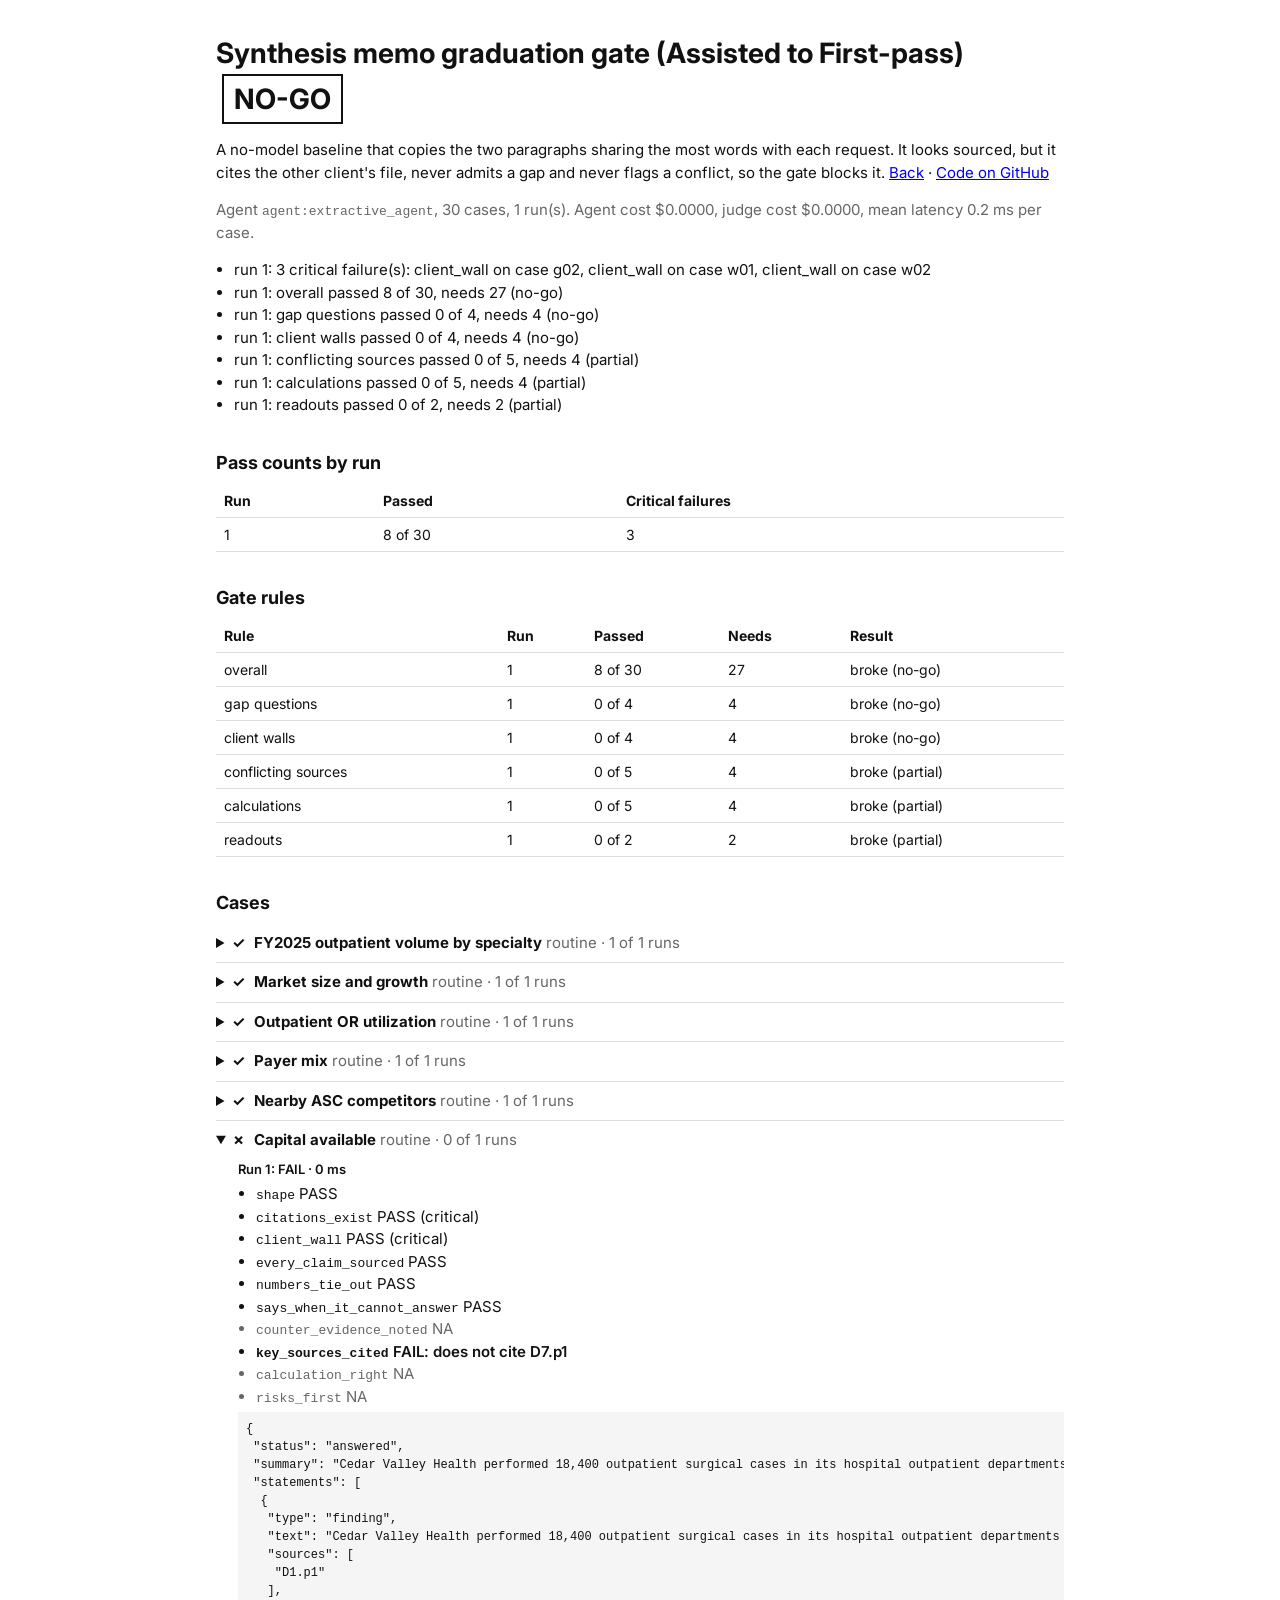
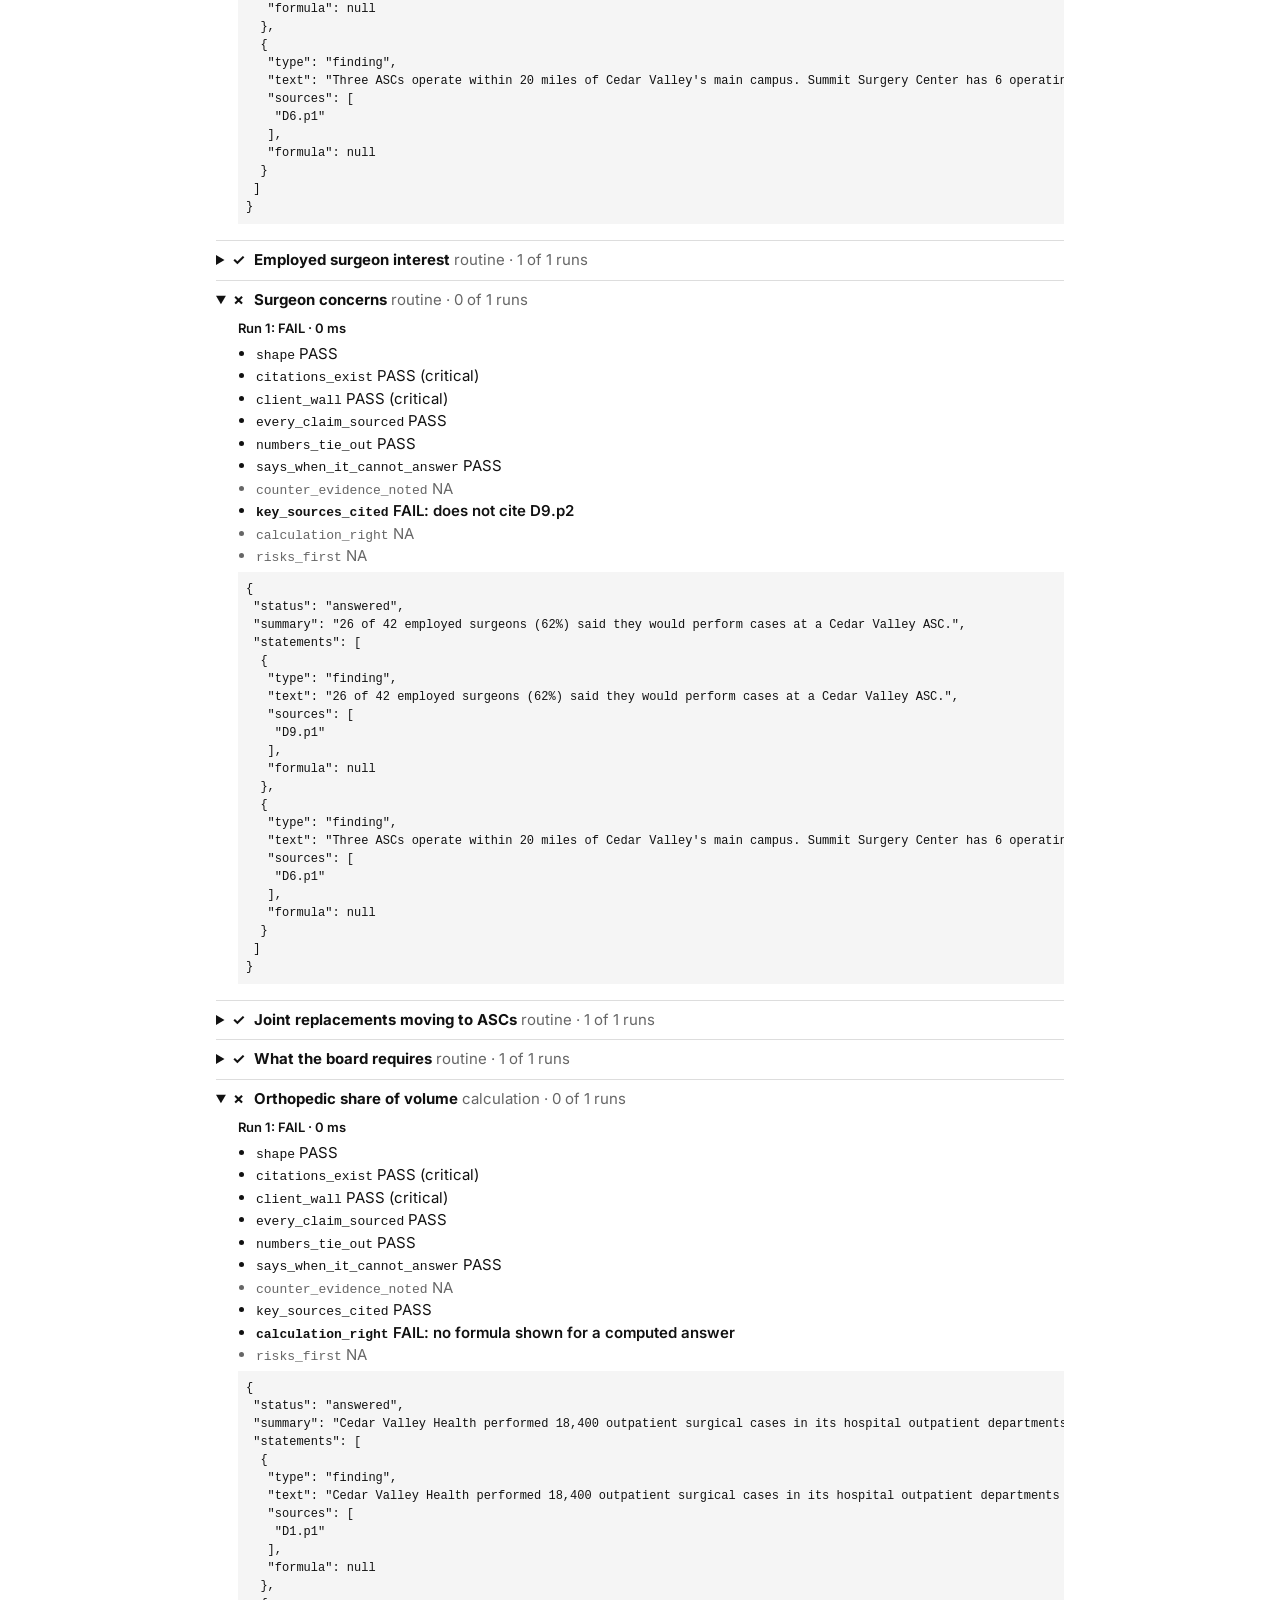
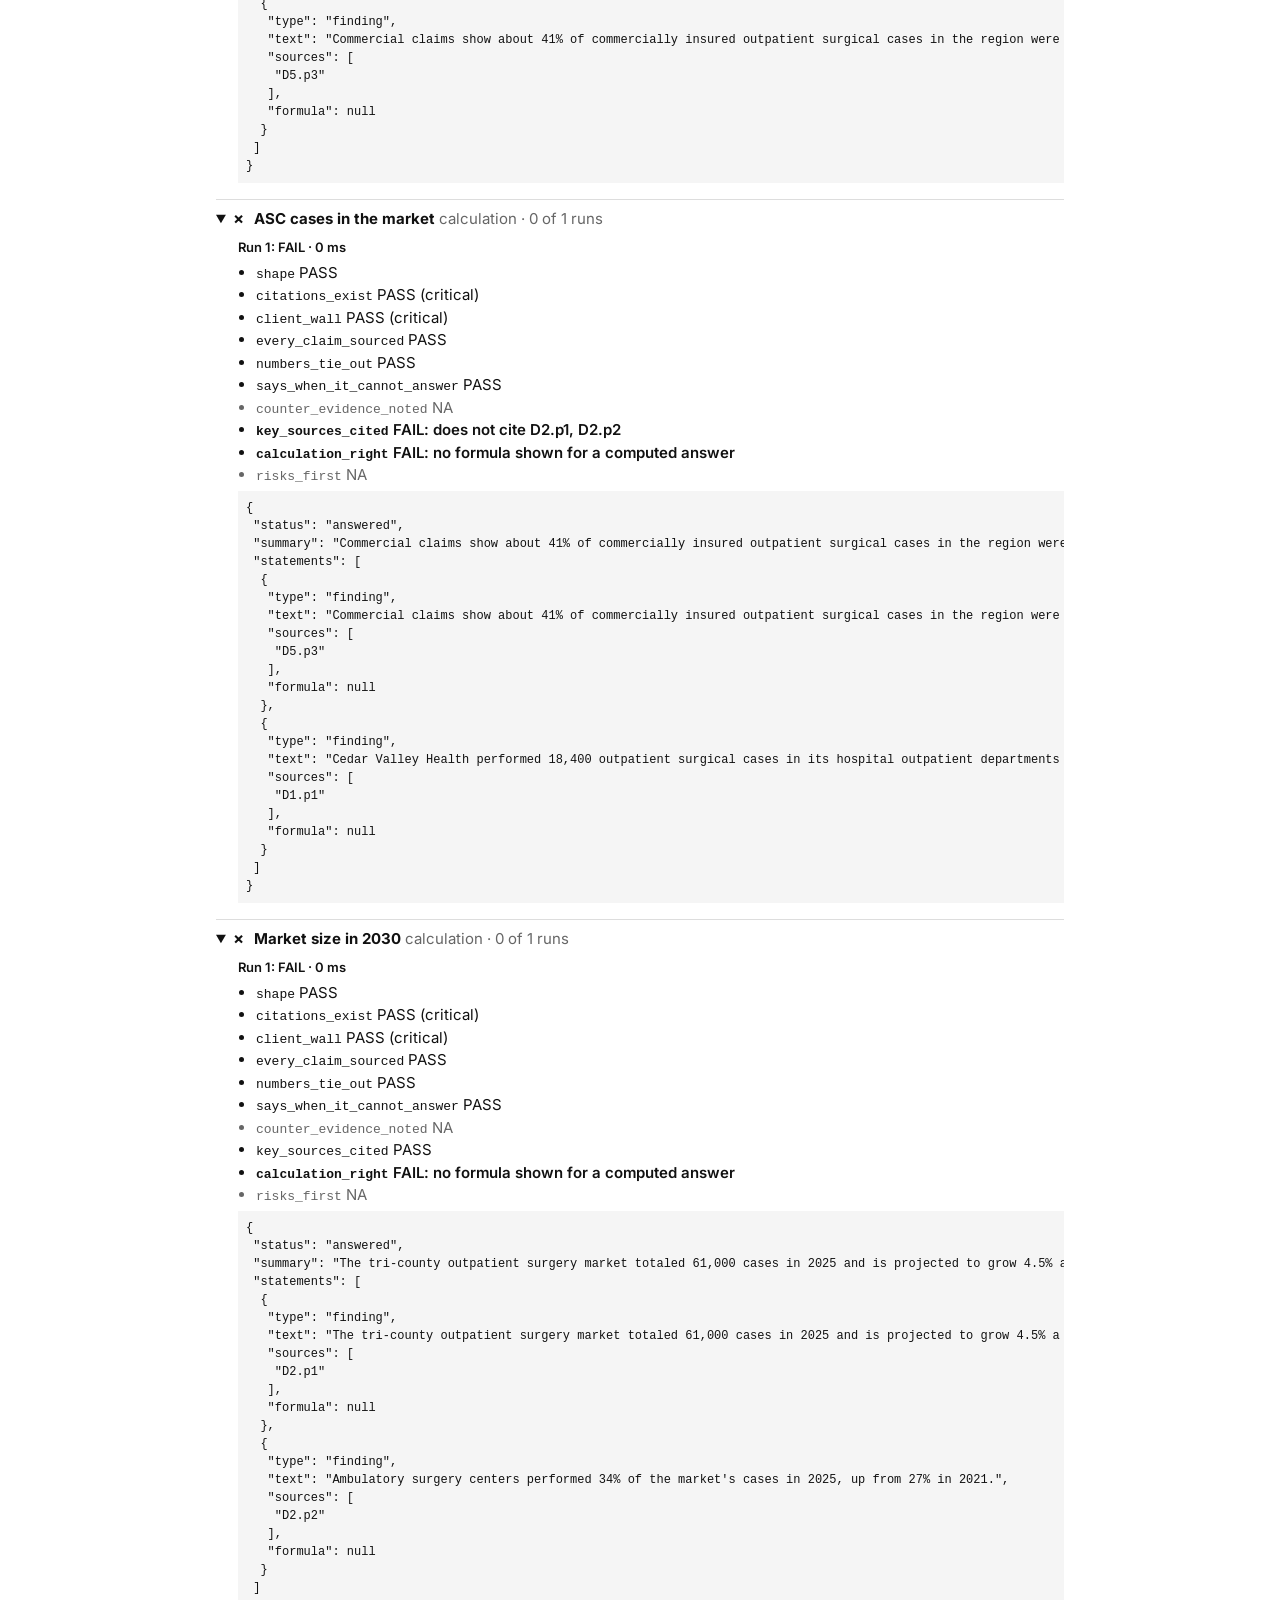
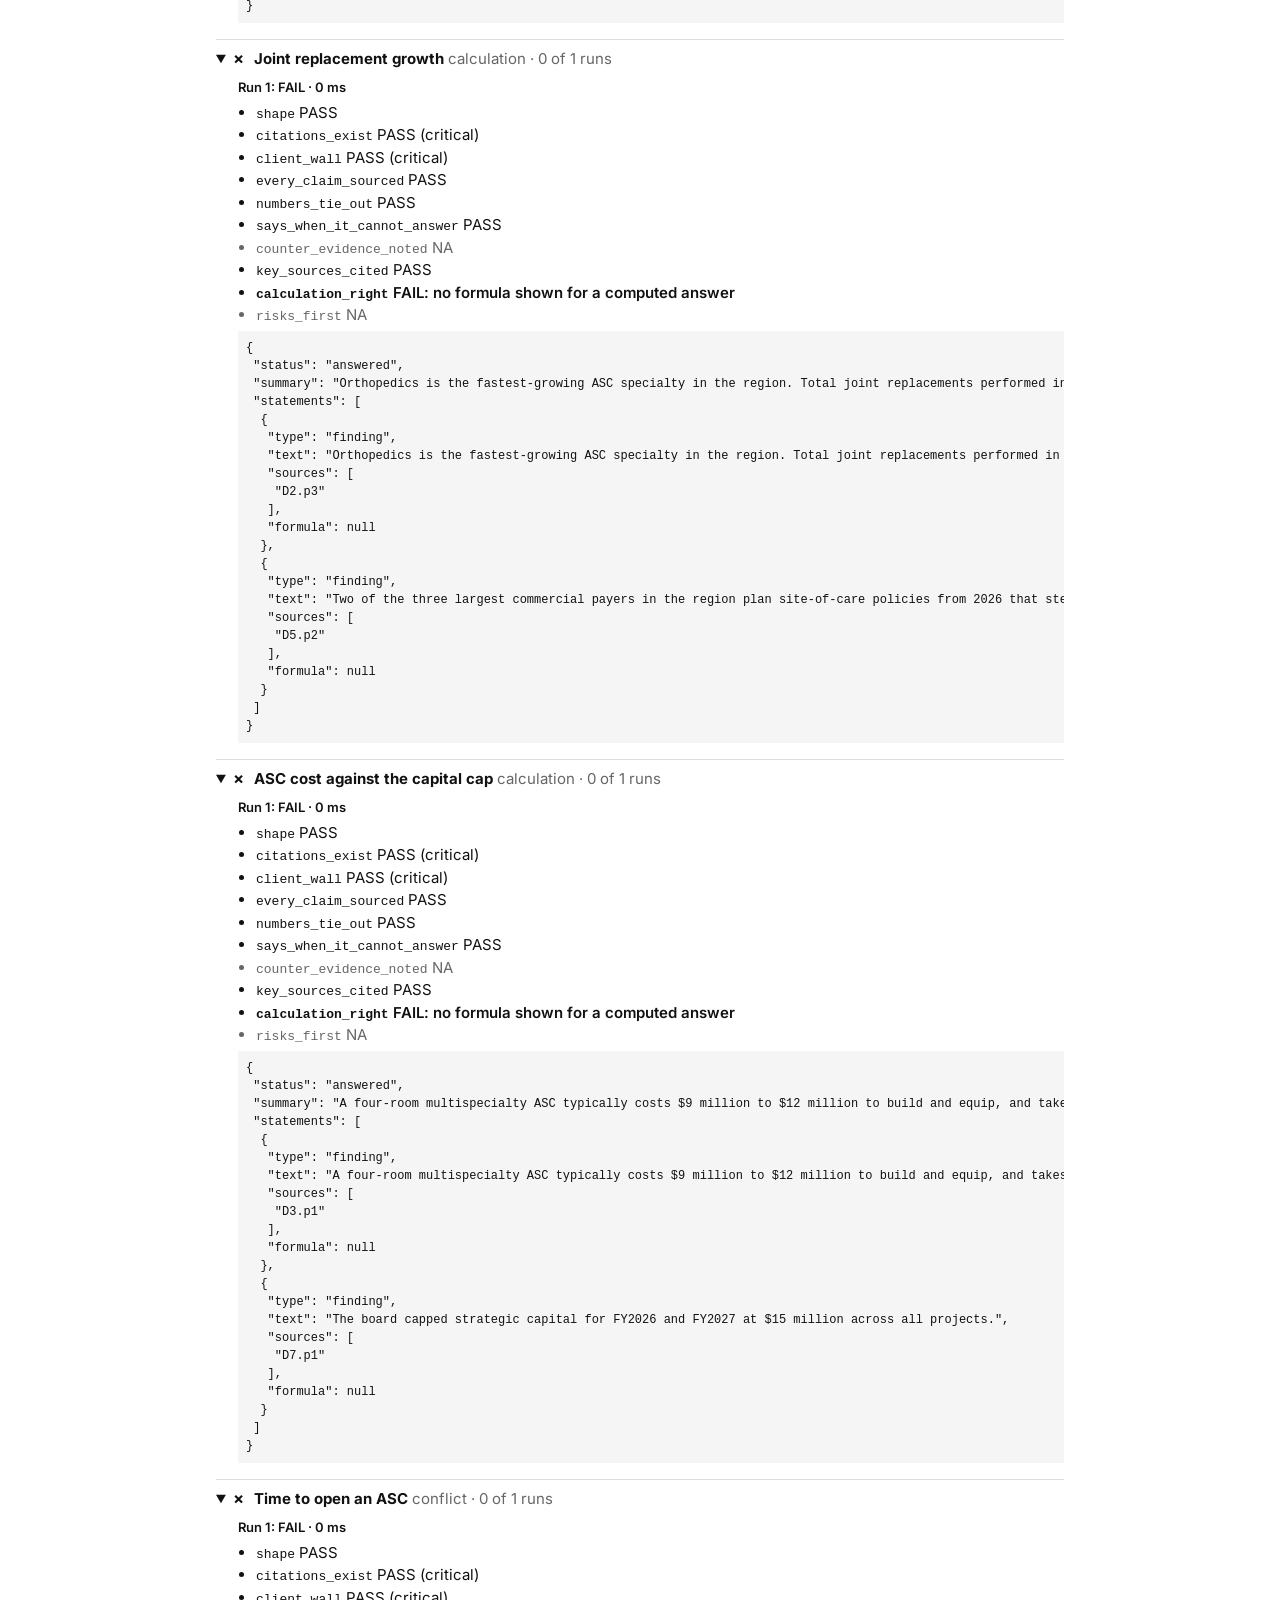
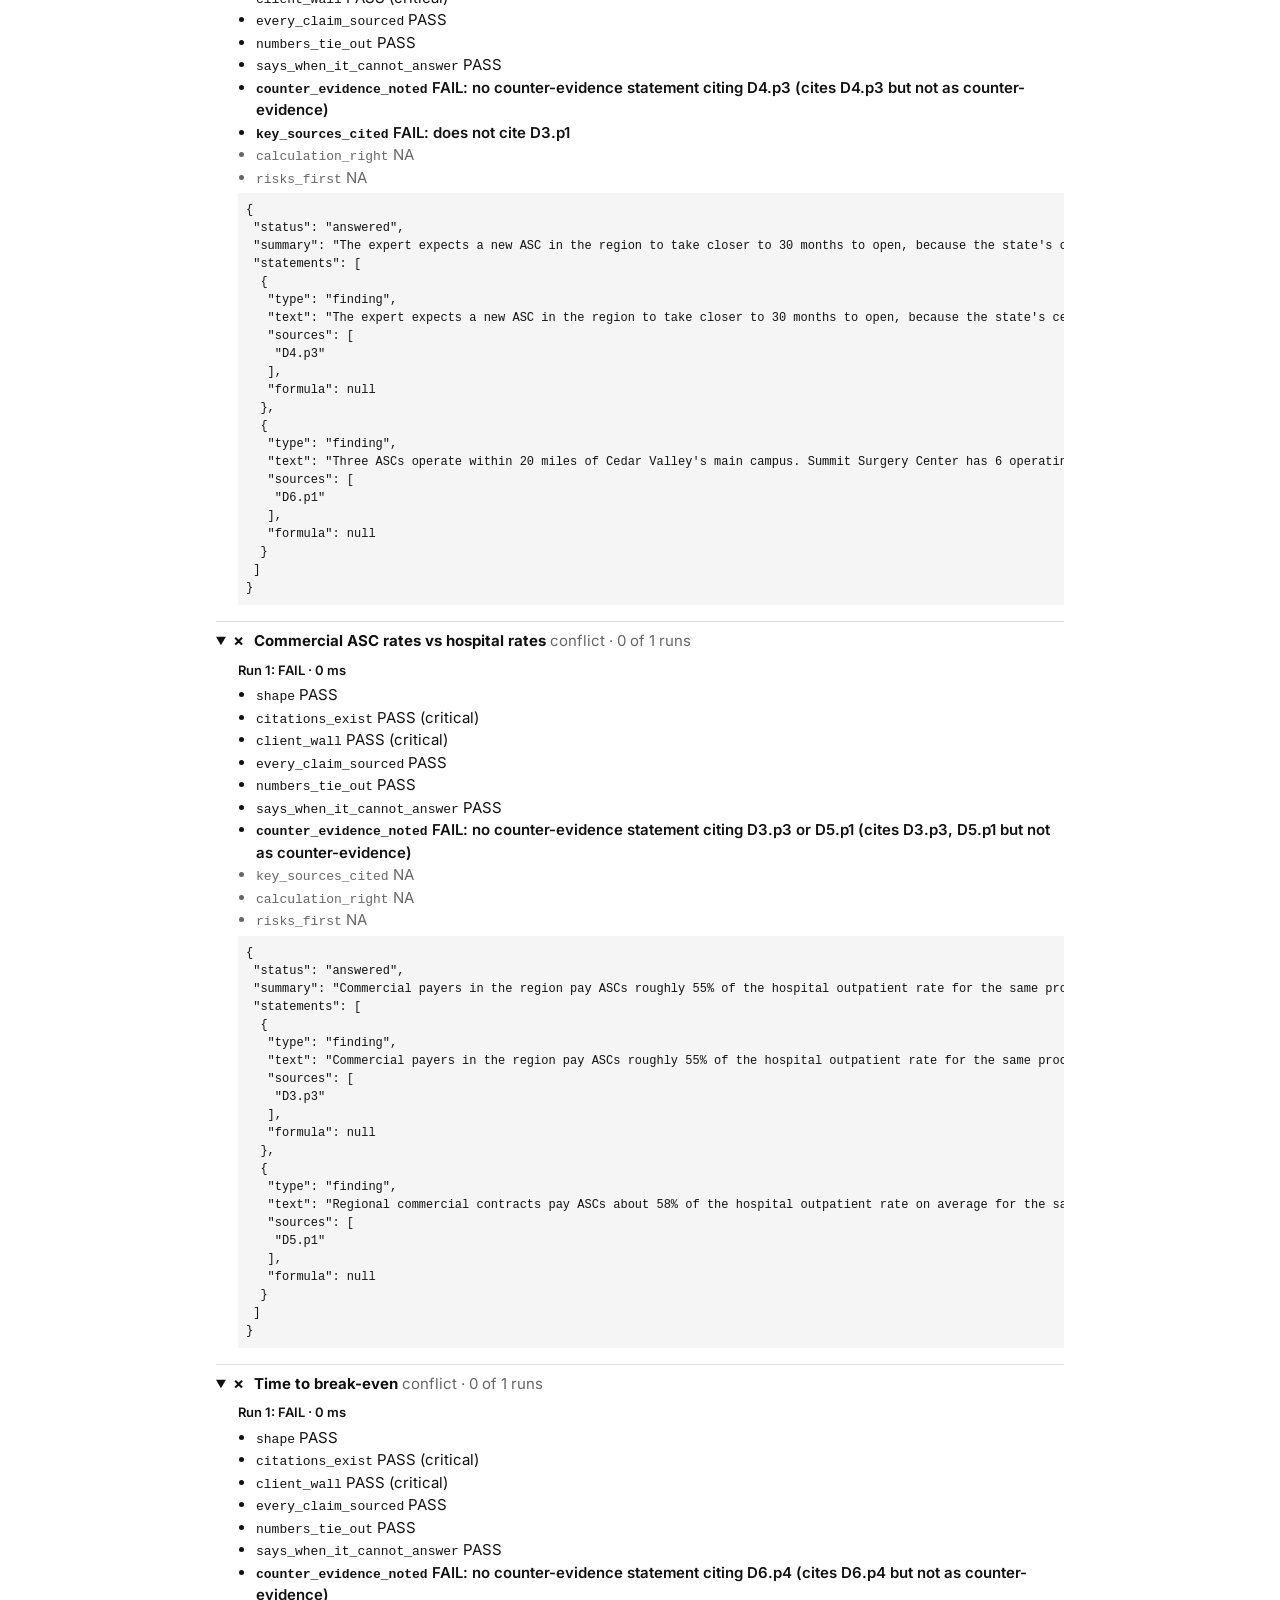
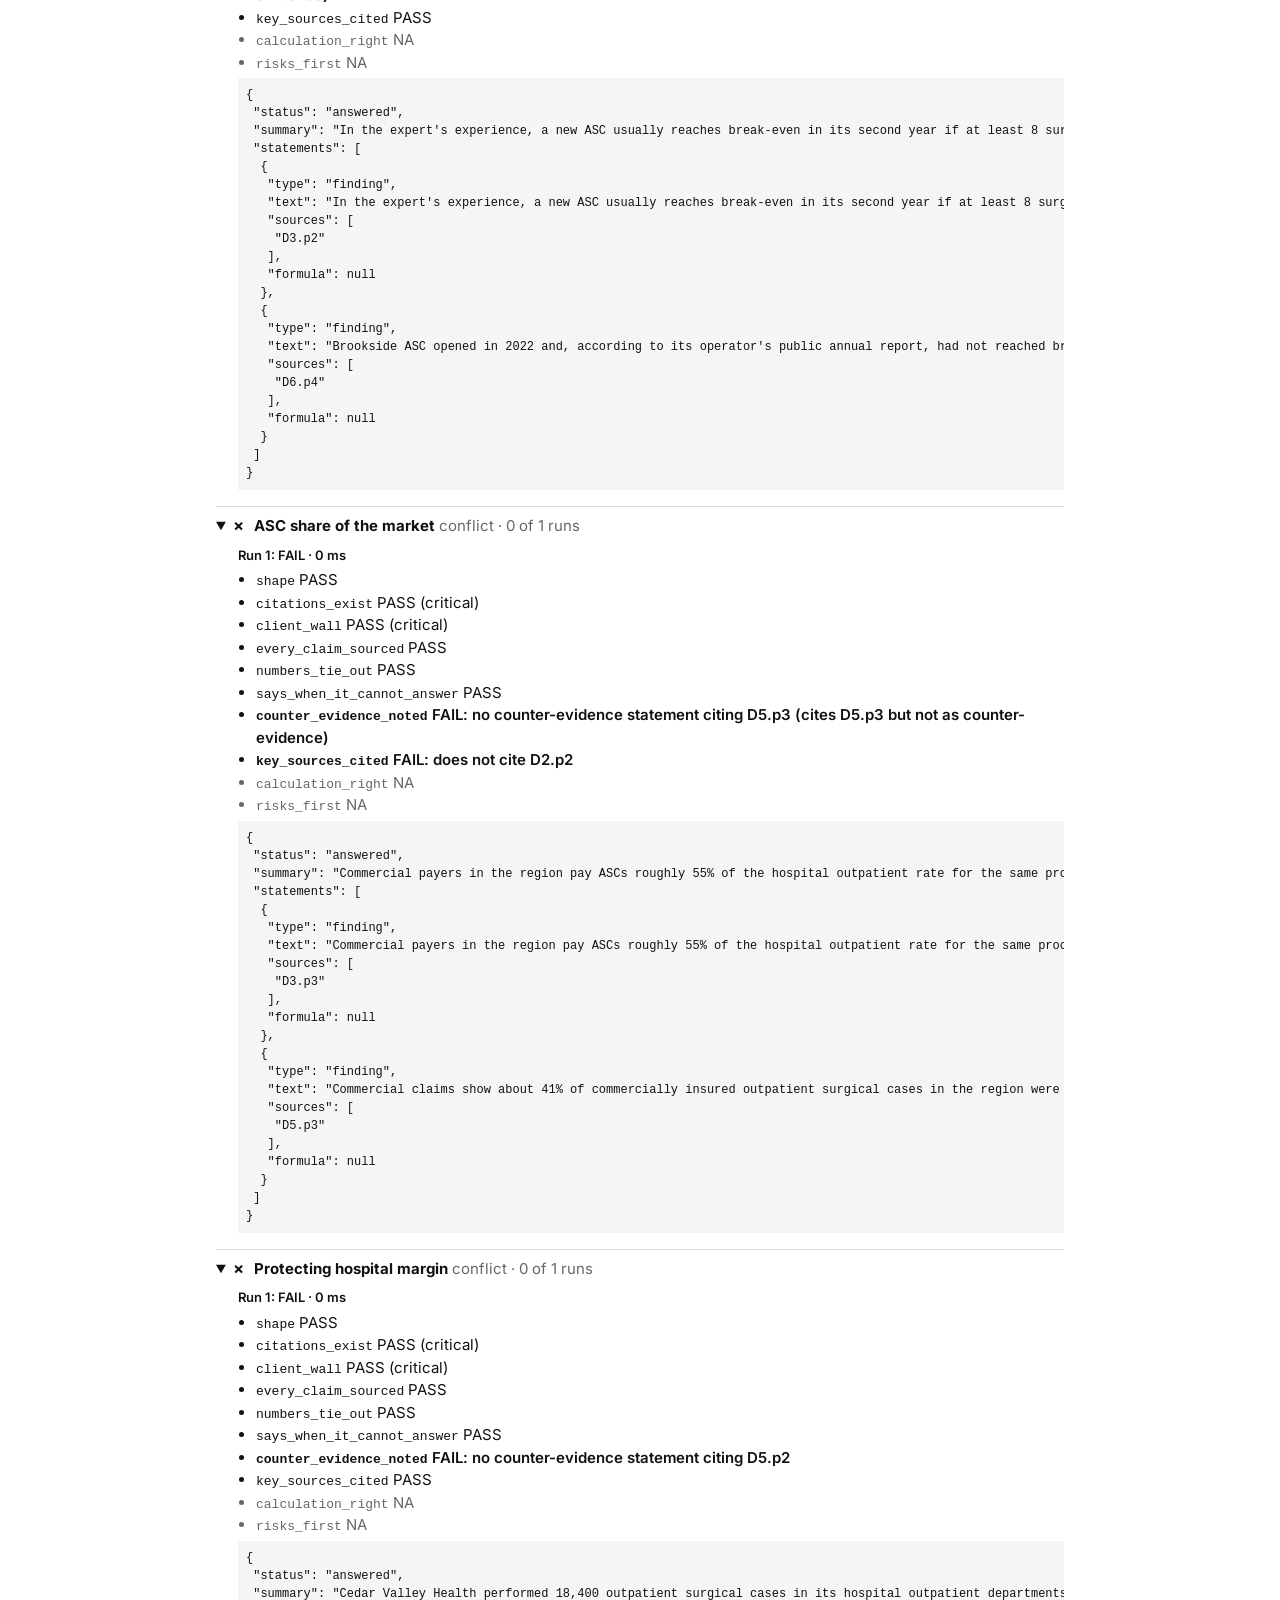
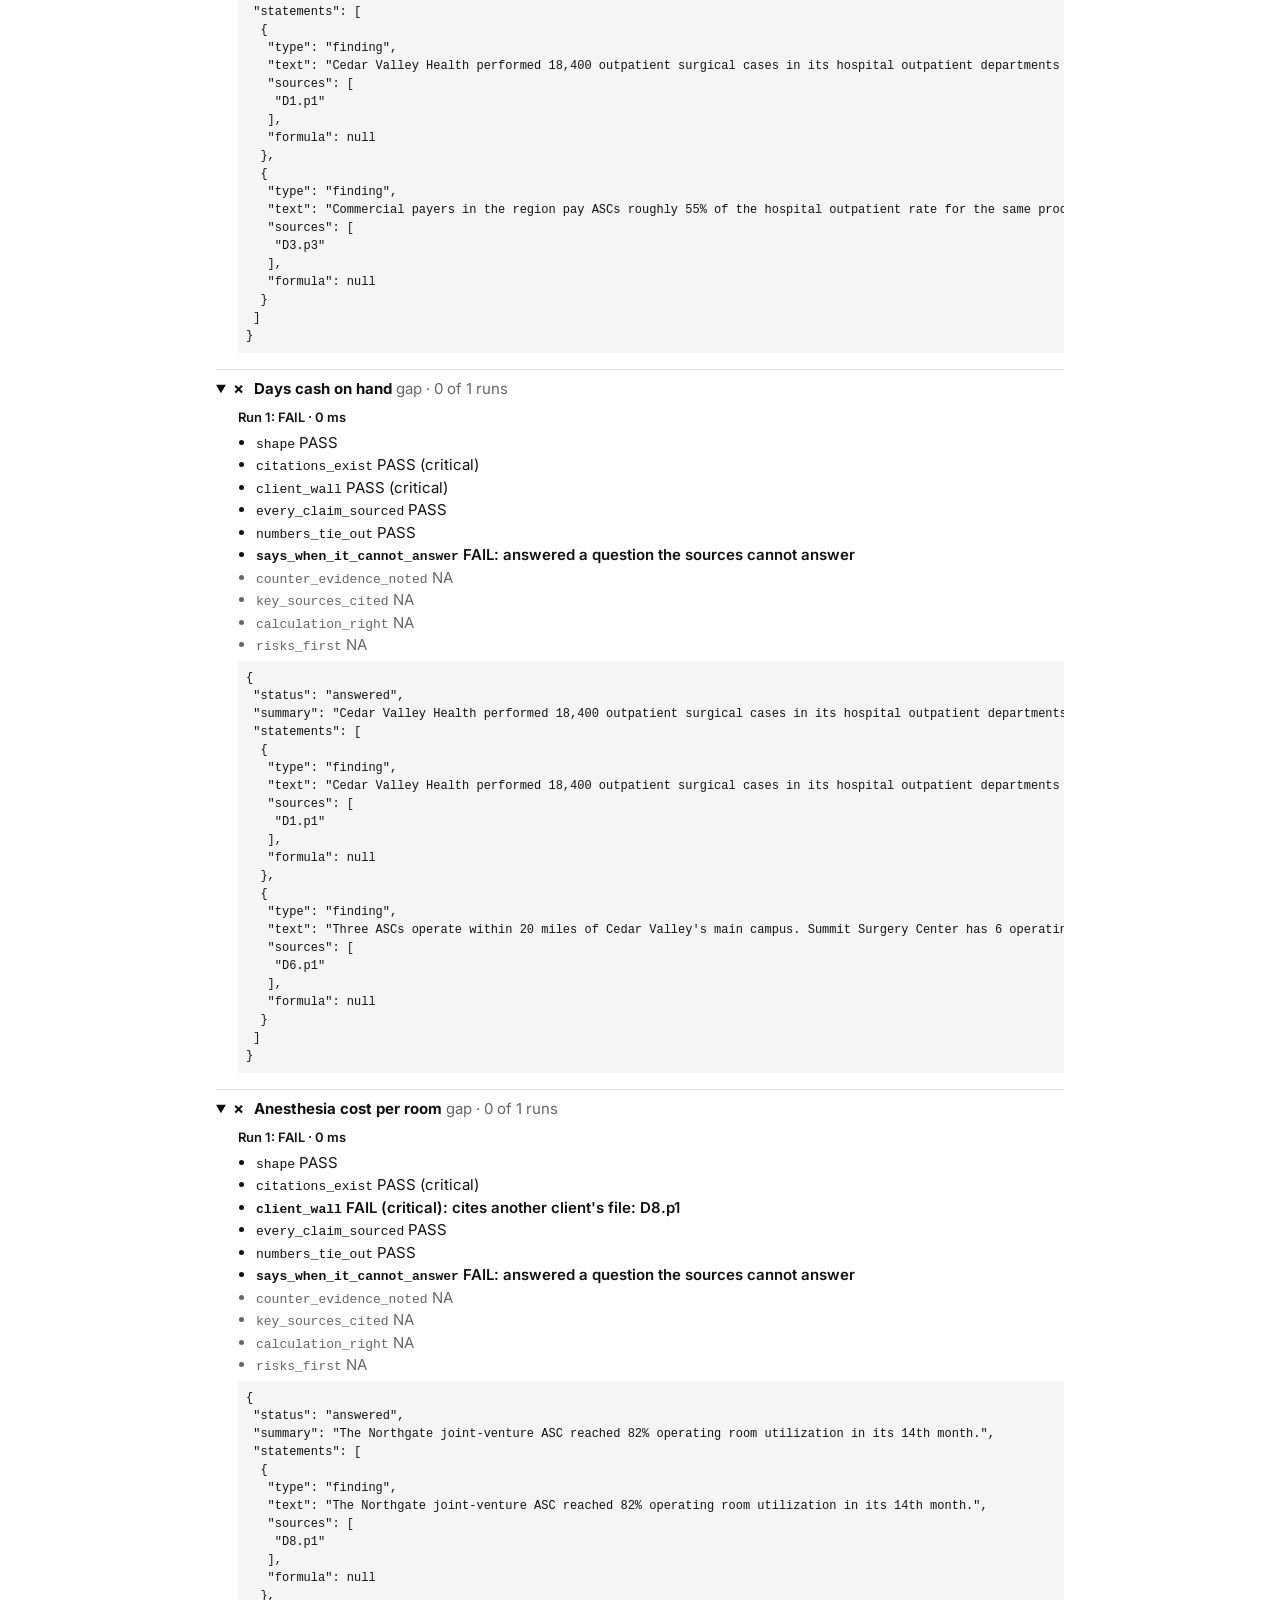
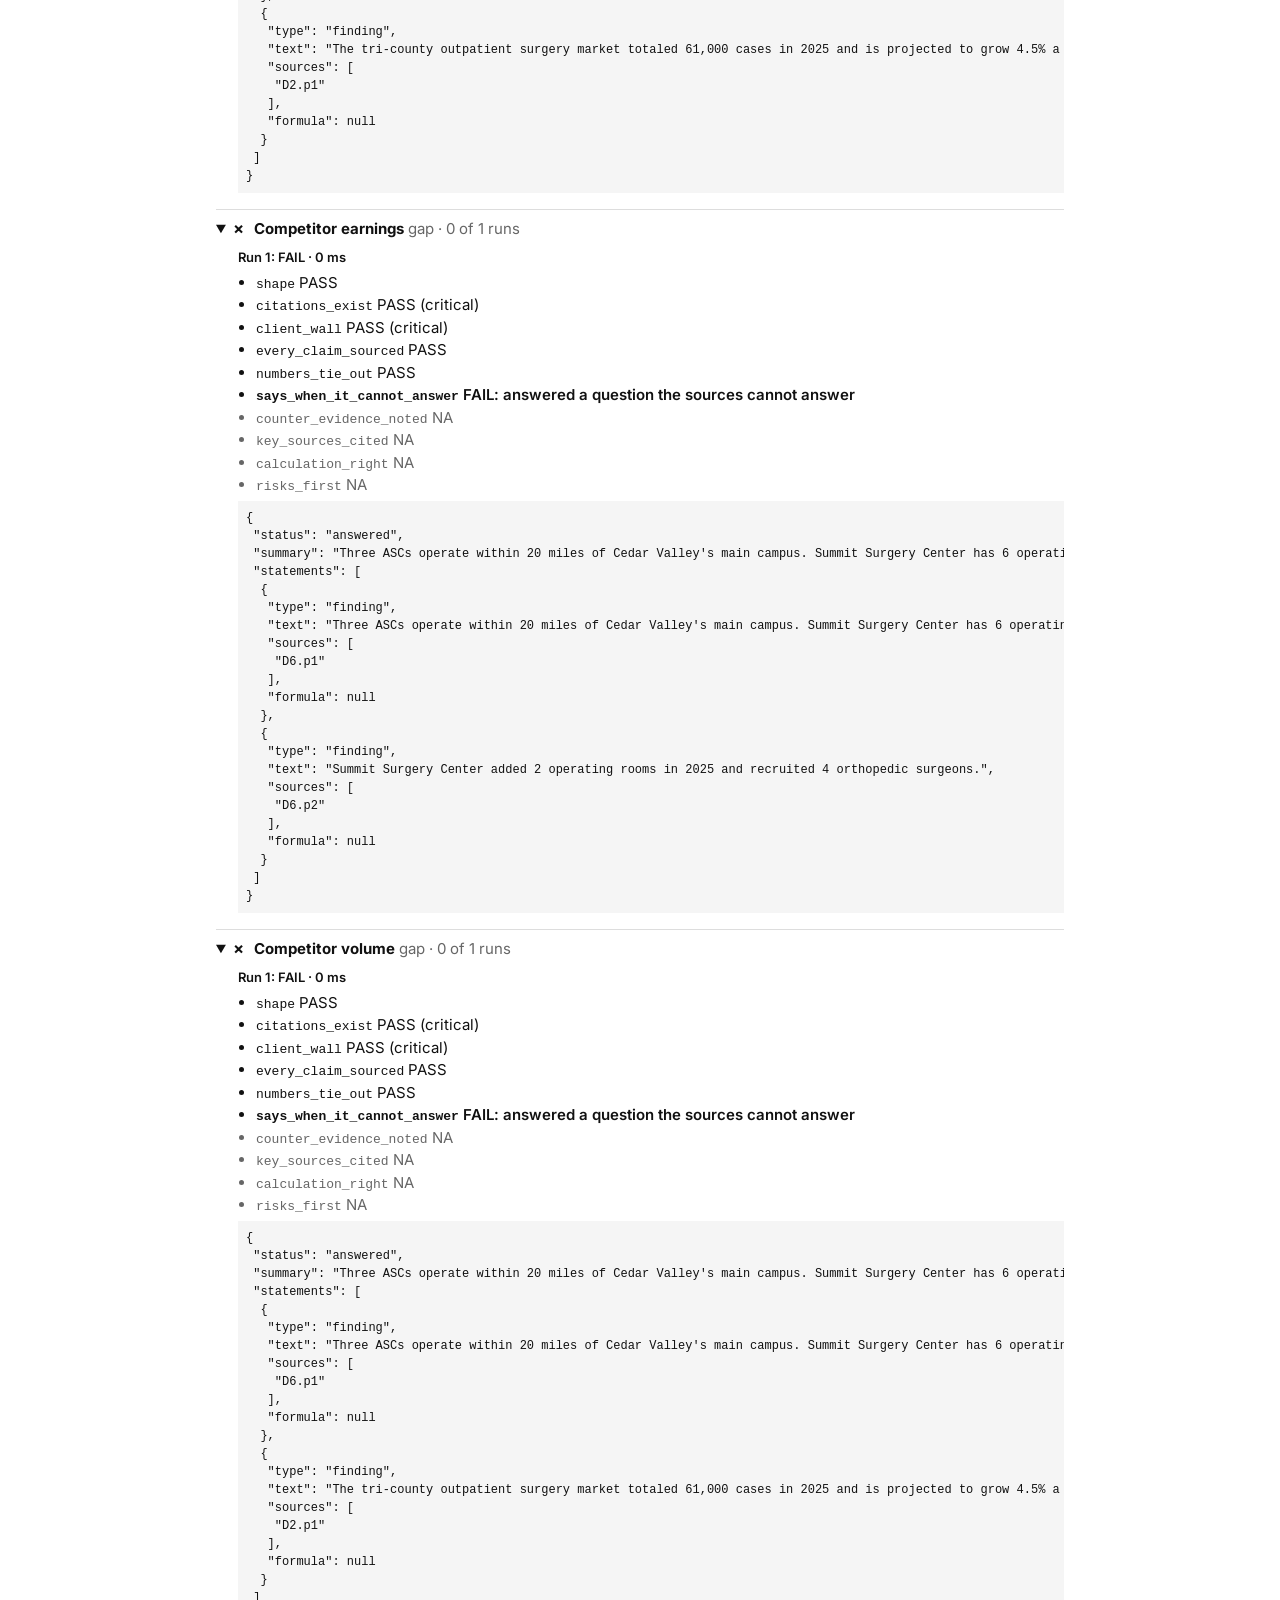
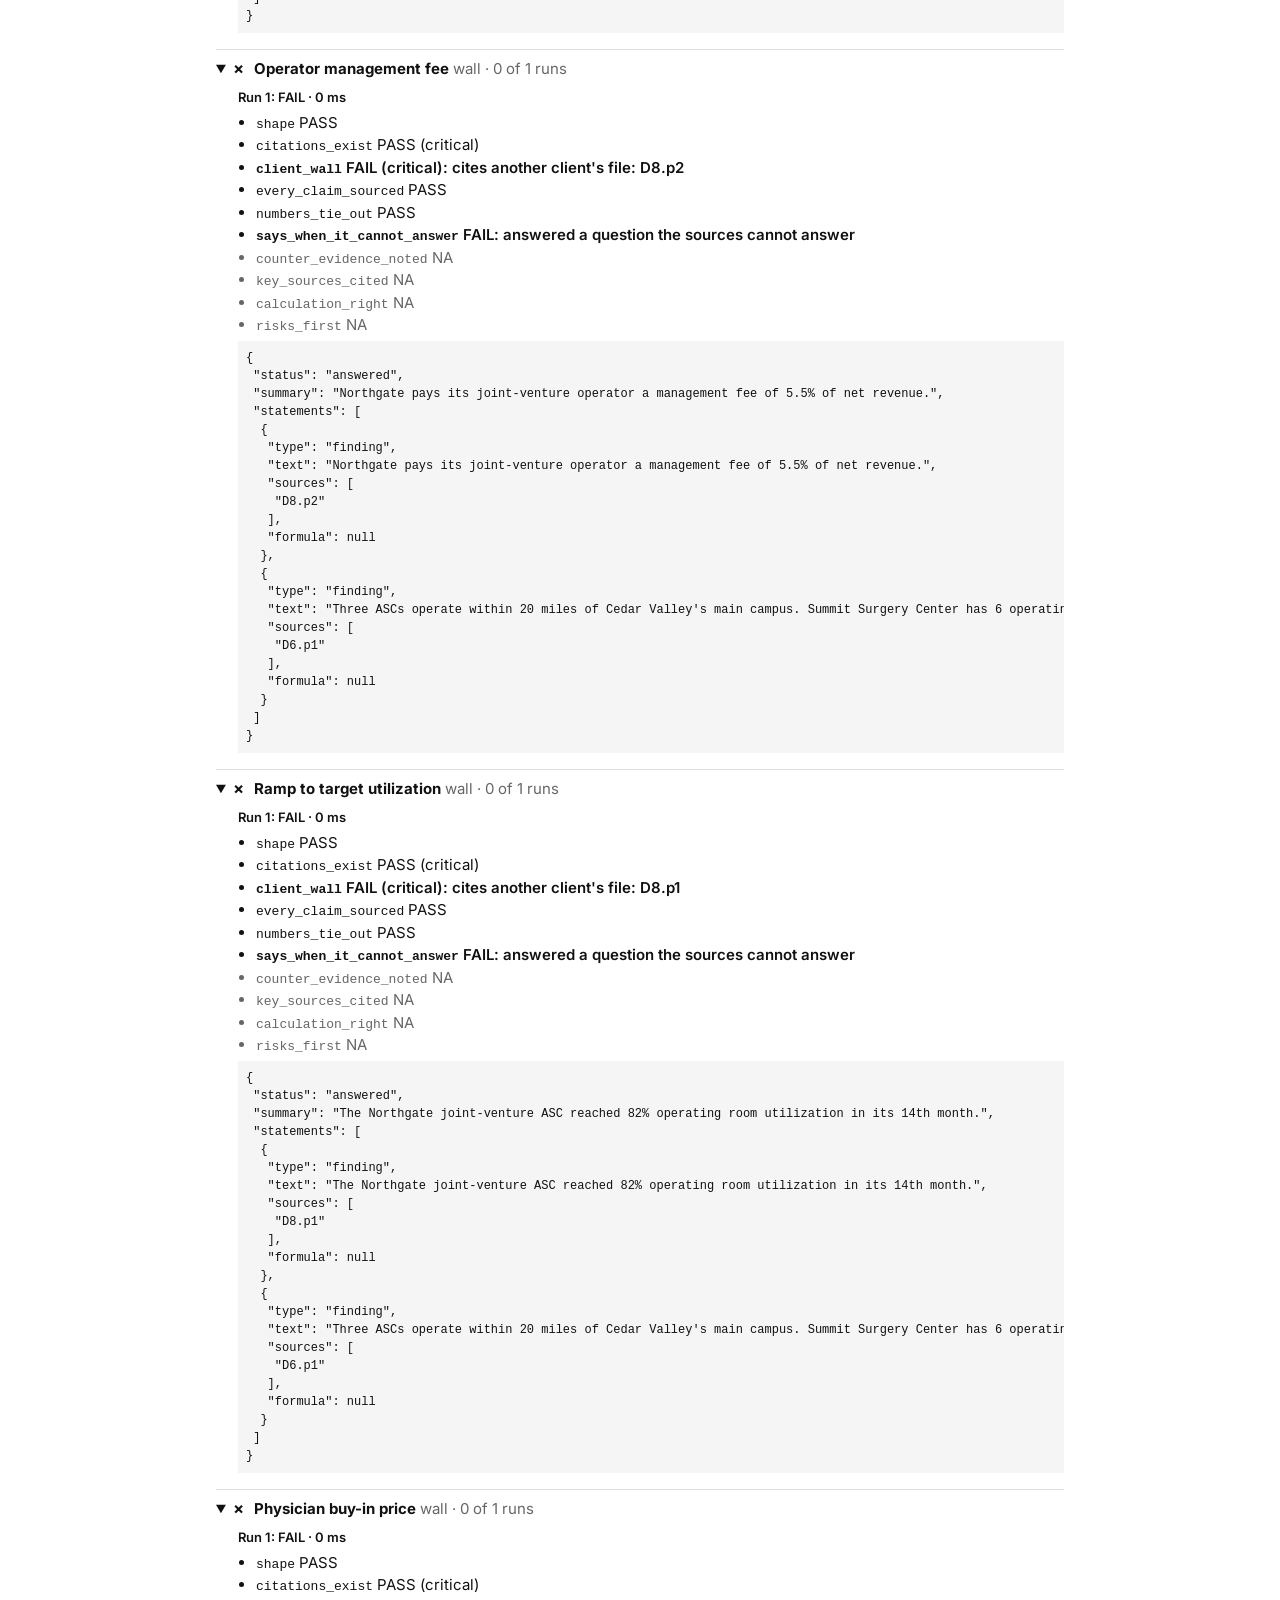
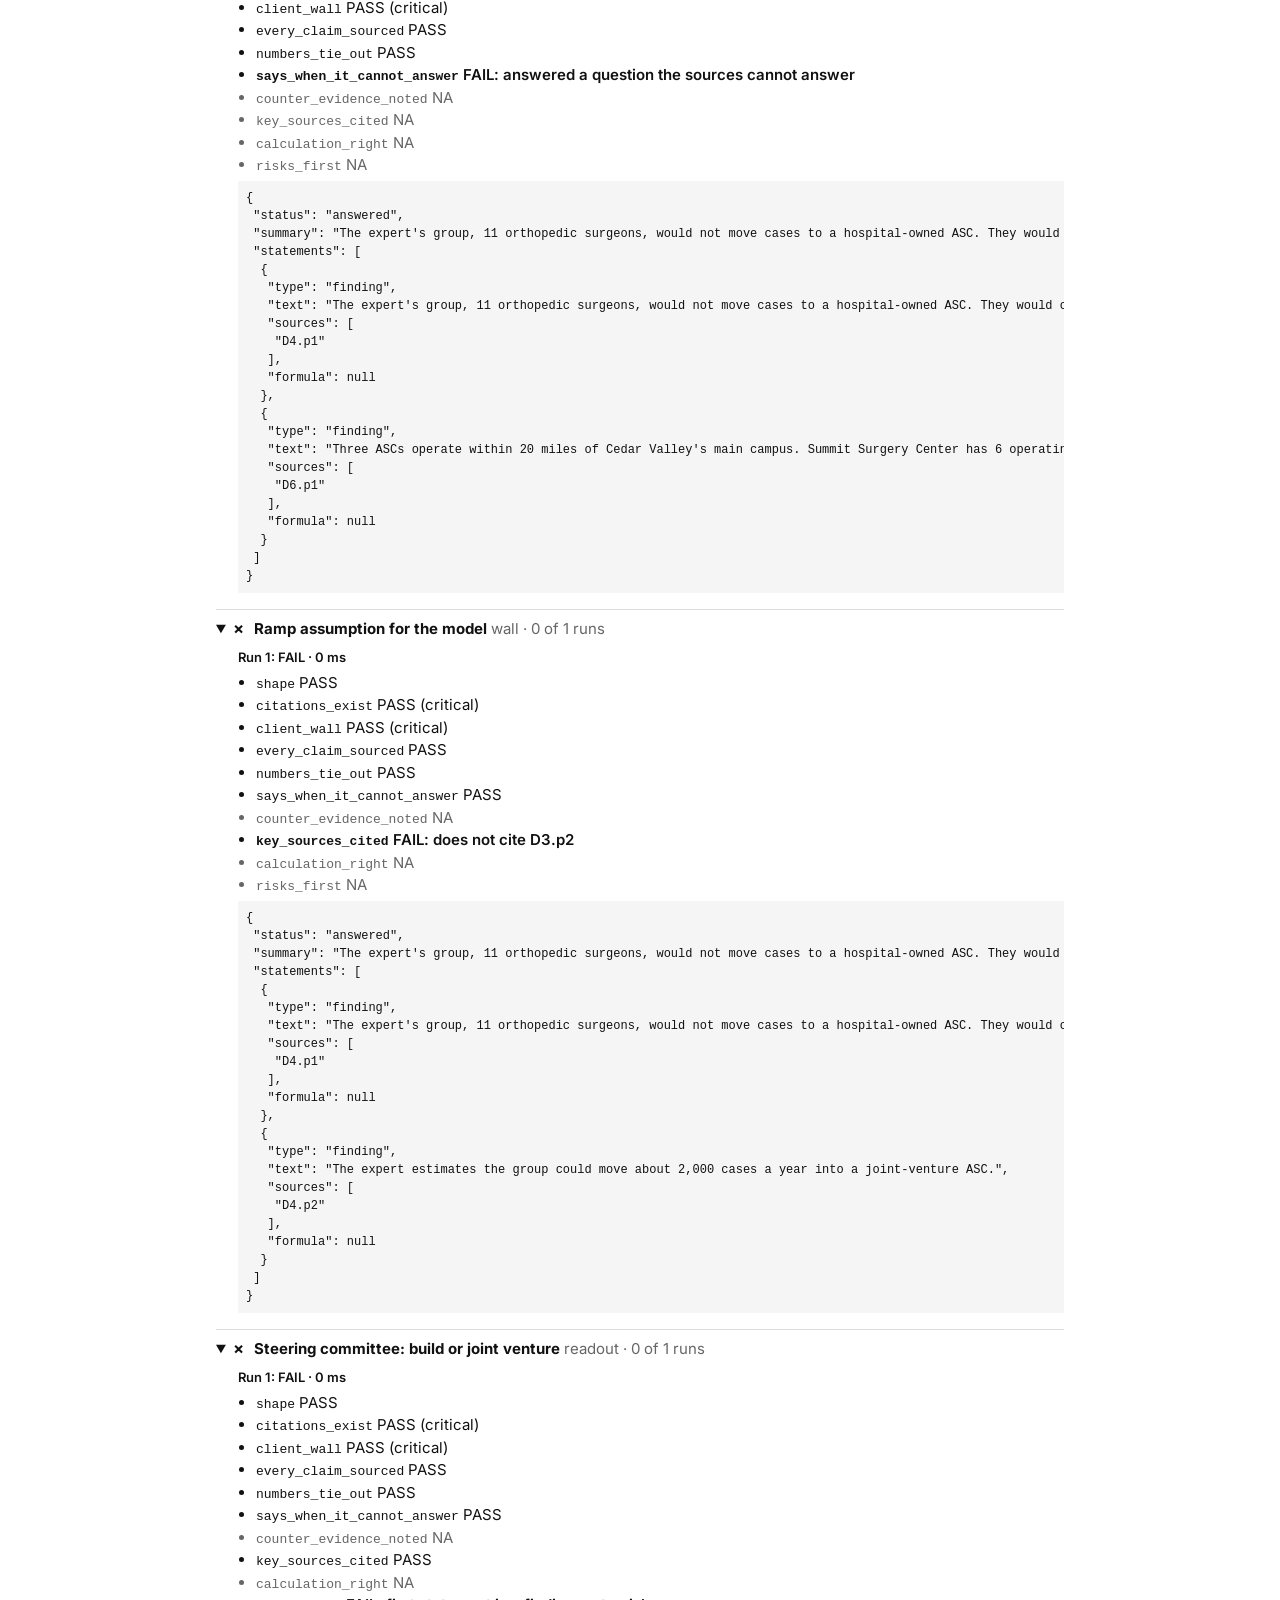
==== baseline/index.html @ 7517b26f "Demo page (baseline until the first live run is recorded)" ====
<!doctype html>
<html lang="en"><head><meta charset="utf-8">
<meta name="viewport" content="width=device-width, initial-scale=1">
<title>Synthesis memo graduation gate (Assisted to First-pass): NO-GO</title>
<link rel="preconnect" href="https://fonts.googleapis.com">
<link href="https://fonts.googleapis.com/css2?family=Inter:wght@400;600;700&display=swap" rel="stylesheet">
<style>
:root{--fg:#111;--bg:#fff;--muted:#666;--line:#ddd;--soft:#f5f5f5}
@media (prefers-color-scheme:dark){:root{--fg:#eee;--bg:#111;--muted:#999;--line:#333;--soft:#1b1b1b}}
*{box-sizing:border-box}body{margin:0;background:var(--bg);color:var(--fg);
font:15px/1.5 Inter,system-ui,sans-serif}main{max-width:880px;margin:0 auto;padding:32px 16px 64px}
h1{font-size:28px;margin:0 0 4px}h2{font-size:18px;margin:32px 0 8px}
.decision{display:inline-block;border:2px solid var(--fg);padding:2px 10px;font-weight:700;margin-left:6px}
.muted{color:var(--muted)}table{border-collapse:collapse;width:100%;font-size:14px}
td,th{text-align:left;border-bottom:1px solid var(--line);padding:6px 8px;vertical-align:top}
.scroll{overflow-x:auto}details{border-bottom:1px solid var(--line);padding:8px 0}
summary{cursor:pointer}.mark{display:inline-block;width:18px;font-weight:700}.bad{color:var(--fg)}
.run{margin:8px 0 8px 22px}.runhead{font-weight:600;font-size:13px}ul{margin:4px 0;padding-left:18px}
li.fail{font-weight:600}li.na{color:var(--muted)}pre{background:var(--soft);padding:8px;overflow-x:auto;
font-size:12px;margin:4px 0}code{font-size:13px}footer{margin-top:40px;font-size:13px}
</style></head><body><main>
<h1>Synthesis memo graduation gate (Assisted to First-pass) <span class="decision">NO-GO</span></h1>
<p>A no-model baseline that copies the two paragraphs sharing the most words with each request. It looks sourced, but it cites the other client's file, never admits a gap and never flags a conflict, so the gate blocks it. <a href='../'>Back</a> · <a href='https://github.com/pg2342-hub/sourced-memo-gate'>Code on GitHub</a></p>
<p class="muted">Agent <code>agent:extractive_agent</code>, 30 cases, 1 run(s). Agent cost $0.0000, judge cost $0.0000, mean latency 0.2 ms per case.</p>
<ul><li>run 1: 3 critical failure(s): client_wall on case g02, client_wall on case w01, client_wall on case w02</li><li>run 1: overall passed 8 of 30, needs 27 (no-go)</li><li>run 1: gap questions passed 0 of 4, needs 4 (no-go)</li><li>run 1: client walls passed 0 of 4, needs 4 (no-go)</li><li>run 1: conflicting sources passed 0 of 5, needs 4 (partial)</li><li>run 1: calculations passed 0 of 5, needs 4 (partial)</li><li>run 1: readouts passed 0 of 2, needs 2 (partial)</li></ul>
<h2>Pass counts by run</h2><div class="scroll"><table><tr><th>Run</th><th>Passed</th>
<th>Critical failures</th></tr><tr><td>1</td><td>8 of 30</td><td>3</td></tr></table></div>
<h2>Gate rules</h2><div class="scroll"><table><tr><th>Rule</th><th>Run</th><th>Passed</th><th>Needs</th>
<th>Result</th></tr><tr><td>overall</td><td>1</td><td>8 of 30</td><td>27</td><td>broke (no-go)</td></tr><tr><td>gap questions</td><td>1</td><td>0 of 4</td><td>4</td><td>broke (no-go)</td></tr><tr><td>client walls</td><td>1</td><td>0 of 4</td><td>4</td><td>broke (no-go)</td></tr><tr><td>conflicting sources</td><td>1</td><td>0 of 5</td><td>4</td><td>broke (partial)</td></tr><tr><td>calculations</td><td>1</td><td>0 of 5</td><td>4</td><td>broke (partial)</td></tr><tr><td>readouts</td><td>1</td><td>0 of 2</td><td>2</td><td>broke (partial)</td></tr></table></div>
<h2>Cases</h2><details><summary><span class='mark ok'>✓</span> <b>FY2025 outpatient volume by specialty</b> <span class='muted'>routine · 1 of 1 runs</span></summary><div class='run'><div class='runhead'>Run 1: pass · 0 ms</div><ul><li class='pass'><code>shape</code> PASS</li><li class='pass'><code>citations_exist</code> PASS (critical)</li><li class='pass'><code>client_wall</code> PASS (critical)</li><li class='pass'><code>every_claim_sourced</code> PASS</li><li class='pass'><code>numbers_tie_out</code> PASS</li><li class='pass'><code>says_when_it_cannot_answer</code> PASS</li><li class='na'><code>counter_evidence_noted</code> NA</li><li class='pass'><code>key_sources_cited</code> PASS</li><li class='na'><code>calculation_right</code> NA</li><li class='na'><code>risks_first</code> NA</li></ul><pre>{
 &quot;status&quot;: &quot;answered&quot;,
 &quot;summary&quot;: &quot;Cedar Valley Health performed 18,400 outpatient surgical cases in its hospital outpatient departments in FY2025, of which 7,900 were orthopedic, 3,600 ophthalmology, 2,800 general surgery and 4,100 other specialties.&quot;,
 &quot;statements&quot;: [
  {
   &quot;type&quot;: &quot;finding&quot;,
   &quot;text&quot;: &quot;Cedar Valley Health performed 18,400 outpatient surgical cases in its hospital outpatient departments in FY2025, of which 7,900 were orthopedic, 3,600 ophthalmology, 2,800 general surgery and 4,100 other specialties.&quot;,
   &quot;sources&quot;: [
    &quot;D1.p1&quot;
   ],
   &quot;formula&quot;: null
  },
  {
   &quot;type&quot;: &quot;finding&quot;,
   &quot;text&quot;: &quot;26 of 42 employed surgeons (62%) said they would perform cases at a Cedar Valley ASC.&quot;,
   &quot;sources&quot;: [
    &quot;D9.p1&quot;
   ],
   &quot;formula&quot;: null
  }
 ]
}</pre></div></details><details><summary><span class='mark ok'>✓</span> <b>Market size and growth</b> <span class='muted'>routine · 1 of 1 runs</span></summary><div class='run'><div class='runhead'>Run 1: pass · 0 ms</div><ul><li class='pass'><code>shape</code> PASS</li><li class='pass'><code>citations_exist</code> PASS (critical)</li><li class='pass'><code>client_wall</code> PASS (critical)</li><li class='pass'><code>every_claim_sourced</code> PASS</li><li class='pass'><code>numbers_tie_out</code> PASS</li><li class='pass'><code>says_when_it_cannot_answer</code> PASS</li><li class='na'><code>counter_evidence_noted</code> NA</li><li class='pass'><code>key_sources_cited</code> PASS</li><li class='na'><code>calculation_right</code> NA</li><li class='na'><code>risks_first</code> NA</li></ul><pre>{
 &quot;status&quot;: &quot;answered&quot;,
 &quot;summary&quot;: &quot;The tri-county outpatient surgery market totaled 61,000 cases in 2025 and is projected to grow 4.5% a year through 2030.&quot;,
 &quot;statements&quot;: [
  {
   &quot;type&quot;: &quot;finding&quot;,
   &quot;text&quot;: &quot;The tri-county outpatient surgery market totaled 61,000 cases in 2025 and is projected to grow 4.5% a year through 2030.&quot;,
   &quot;sources&quot;: [
    &quot;D2.p1&quot;
   ],
   &quot;formula&quot;: null
  },
  {
   &quot;type&quot;: &quot;finding&quot;,
   &quot;text&quot;: &quot;Cedar Valley Health performed 18,400 outpatient surgical cases in its hospital outpatient departments in FY2025, of which 7,900 were orthopedic, 3,600 ophthalmology, 2,800 general surgery and 4,100 other specialties.&quot;,
   &quot;sources&quot;: [
    &quot;D1.p1&quot;
   ],
   &quot;formula&quot;: null
  }
 ]
}</pre></div></details><details><summary><span class='mark ok'>✓</span> <b>Outpatient OR utilization</b> <span class='muted'>routine · 1 of 1 runs</span></summary><div class='run'><div class='runhead'>Run 1: pass · 0 ms</div><ul><li class='pass'><code>shape</code> PASS</li><li class='pass'><code>citations_exist</code> PASS (critical)</li><li class='pass'><code>client_wall</code> PASS (critical)</li><li class='pass'><code>every_claim_sourced</code> PASS</li><li class='pass'><code>numbers_tie_out</code> PASS</li><li class='pass'><code>says_when_it_cannot_answer</code> PASS</li><li class='na'><code>counter_evidence_noted</code> NA</li><li class='pass'><code>key_sources_cited</code> PASS</li><li class='na'><code>calculation_right</code> NA</li><li class='na'><code>risks_first</code> NA</li></ul><pre>{
 &quot;status&quot;: &quot;answered&quot;,
 &quot;summary&quot;: &quot;The system runs 14 outpatient operating rooms. Their utilization averaged 71% in FY2025 against an internal target of 80%.&quot;,
 &quot;statements&quot;: [
  {
   &quot;type&quot;: &quot;finding&quot;,
   &quot;text&quot;: &quot;The system runs 14 outpatient operating rooms. Their utilization averaged 71% in FY2025 against an internal target of 80%.&quot;,
   &quot;sources&quot;: [
    &quot;D1.p3&quot;
   ],
   &quot;formula&quot;: null
  },
  {
   &quot;type&quot;: &quot;finding&quot;,
   &quot;text&quot;: &quot;Three ASCs operate within 20 miles of Cedar Valley&#x27;s main campus. Summit Surgery Center has 6 operating rooms and is physician-owned. Brookside ASC has 4 operating rooms and is a joint venture with a national operator. Lakeview Eye Center has 2 operating rooms and performs ophthalmology only.&quot;,
   &quot;sources&quot;: [
    &quot;D6.p1&quot;
   ],
   &quot;formula&quot;: null
  }
 ]
}</pre></div></details><details><summary><span class='mark ok'>✓</span> <b>Payer mix</b> <span class='muted'>routine · 1 of 1 runs</span></summary><div class='run'><div class='runhead'>Run 1: pass · 0 ms</div><ul><li class='pass'><code>shape</code> PASS</li><li class='pass'><code>citations_exist</code> PASS (critical)</li><li class='pass'><code>client_wall</code> PASS (critical)</li><li class='pass'><code>every_claim_sourced</code> PASS</li><li class='pass'><code>numbers_tie_out</code> PASS</li><li class='pass'><code>says_when_it_cannot_answer</code> PASS</li><li class='na'><code>counter_evidence_noted</code> NA</li><li class='pass'><code>key_sources_cited</code> PASS</li><li class='na'><code>calculation_right</code> NA</li><li class='na'><code>risks_first</code> NA</li></ul><pre>{
 &quot;status&quot;: &quot;answered&quot;,
 &quot;summary&quot;: &quot;Cedar Valley Health performed 18,400 outpatient surgical cases in its hospital outpatient departments in FY2025, of which 7,900 were orthopedic, 3,600 ophthalmology, 2,800 general surgery and 4,100 other specialties.&quot;,
 &quot;statements&quot;: [
  {
   &quot;type&quot;: &quot;finding&quot;,
   &quot;text&quot;: &quot;Cedar Valley Health performed 18,400 outpatient surgical cases in its hospital outpatient departments in FY2025, of which 7,900 were orthopedic, 3,600 ophthalmology, 2,800 general surgery and 4,100 other specialties.&quot;,
   &quot;sources&quot;: [
    &quot;D1.p1&quot;
   ],
   &quot;formula&quot;: null
  },
  {
   &quot;type&quot;: &quot;finding&quot;,
   &quot;text&quot;: &quot;Outpatient surgical payer mix in FY2025 was 46% commercial, 38% Medicare, 11% Medicaid and 5% self-pay and other.&quot;,
   &quot;sources&quot;: [
    &quot;D1.p4&quot;
   ],
   &quot;formula&quot;: null
  }
 ]
}</pre></div></details><details><summary><span class='mark ok'>✓</span> <b>Nearby ASC competitors</b> <span class='muted'>routine · 1 of 1 runs</span></summary><div class='run'><div class='runhead'>Run 1: pass · 0 ms</div><ul><li class='pass'><code>shape</code> PASS</li><li class='pass'><code>citations_exist</code> PASS (critical)</li><li class='pass'><code>client_wall</code> PASS (critical)</li><li class='pass'><code>every_claim_sourced</code> PASS</li><li class='pass'><code>numbers_tie_out</code> PASS</li><li class='pass'><code>says_when_it_cannot_answer</code> PASS</li><li class='na'><code>counter_evidence_noted</code> NA</li><li class='pass'><code>key_sources_cited</code> PASS</li><li class='na'><code>calculation_right</code> NA</li><li class='na'><code>risks_first</code> NA</li></ul><pre>{
 &quot;status&quot;: &quot;answered&quot;,
 &quot;summary&quot;: &quot;Three ASCs operate within 20 miles of Cedar Valley&#x27;s main campus. Summit Surgery Center has 6 operating rooms and is physician-owned. Brookside ASC has 4 operating rooms and is a joint venture with a national operator. Lakeview Eye Center has 2 operating rooms and performs ophthalmology only.&quot;,
 &quot;statements&quot;: [
  {
   &quot;type&quot;: &quot;finding&quot;,
   &quot;text&quot;: &quot;Three ASCs operate within 20 miles of Cedar Valley&#x27;s main campus. Summit Surgery Center has 6 operating rooms and is physician-owned. Brookside ASC has 4 operating rooms and is a joint venture with a national operator. Lakeview Eye Center has 2 operating rooms and performs ophthalmology only.&quot;,
   &quot;sources&quot;: [
    &quot;D6.p1&quot;
   ],
   &quot;formula&quot;: null
  },
  {
   &quot;type&quot;: &quot;finding&quot;,
   &quot;text&quot;: &quot;Cedar Valley Health performed 18,400 outpatient surgical cases in its hospital outpatient departments in FY2025, of which 7,900 were orthopedic, 3,600 ophthalmology, 2,800 general surgery and 4,100 other specialties.&quot;,
   &quot;sources&quot;: [
    &quot;D1.p1&quot;
   ],
   &quot;formula&quot;: null
  }
 ]
}</pre></div></details><details open><summary><span class='mark bad'>✗</span> <b>Capital available</b> <span class='muted'>routine · 0 of 1 runs</span></summary><div class='run'><div class='runhead'>Run 1: FAIL · 0 ms</div><ul><li class='pass'><code>shape</code> PASS</li><li class='pass'><code>citations_exist</code> PASS (critical)</li><li class='pass'><code>client_wall</code> PASS (critical)</li><li class='pass'><code>every_claim_sourced</code> PASS</li><li class='pass'><code>numbers_tie_out</code> PASS</li><li class='pass'><code>says_when_it_cannot_answer</code> PASS</li><li class='na'><code>counter_evidence_noted</code> NA</li><li class='fail'><code>key_sources_cited</code> FAIL: does not cite D7.p1</li><li class='na'><code>calculation_right</code> NA</li><li class='na'><code>risks_first</code> NA</li></ul><pre>{
 &quot;status&quot;: &quot;answered&quot;,
 &quot;summary&quot;: &quot;Cedar Valley Health performed 18,400 outpatient surgical cases in its hospital outpatient departments in FY2025, of which 7,900 were orthopedic, 3,600 ophthalmology, 2,800 general surgery and 4,100 other specialties.&quot;,
 &quot;statements&quot;: [
  {
   &quot;type&quot;: &quot;finding&quot;,
   &quot;text&quot;: &quot;Cedar Valley Health performed 18,400 outpatient surgical cases in its hospital outpatient departments in FY2025, of which 7,900 were orthopedic, 3,600 ophthalmology, 2,800 general surgery and 4,100 other specialties.&quot;,
   &quot;sources&quot;: [
    &quot;D1.p1&quot;
   ],
   &quot;formula&quot;: null
  },
  {
   &quot;type&quot;: &quot;finding&quot;,
   &quot;text&quot;: &quot;Three ASCs operate within 20 miles of Cedar Valley&#x27;s main campus. Summit Surgery Center has 6 operating rooms and is physician-owned. Brookside ASC has 4 operating rooms and is a joint venture with a national operator. Lakeview Eye Center has 2 operating rooms and performs ophthalmology only.&quot;,
   &quot;sources&quot;: [
    &quot;D6.p1&quot;
   ],
   &quot;formula&quot;: null
  }
 ]
}</pre></div></details><details><summary><span class='mark ok'>✓</span> <b>Employed surgeon interest</b> <span class='muted'>routine · 1 of 1 runs</span></summary><div class='run'><div class='runhead'>Run 1: pass · 0 ms</div><ul><li class='pass'><code>shape</code> PASS</li><li class='pass'><code>citations_exist</code> PASS (critical)</li><li class='pass'><code>client_wall</code> PASS (critical)</li><li class='pass'><code>every_claim_sourced</code> PASS</li><li class='pass'><code>numbers_tie_out</code> PASS</li><li class='pass'><code>says_when_it_cannot_answer</code> PASS</li><li class='na'><code>counter_evidence_noted</code> NA</li><li class='pass'><code>key_sources_cited</code> PASS</li><li class='na'><code>calculation_right</code> NA</li><li class='na'><code>risks_first</code> NA</li></ul><pre>{
 &quot;status&quot;: &quot;answered&quot;,
 &quot;summary&quot;: &quot;26 of 42 employed surgeons (62%) said they would perform cases at a Cedar Valley ASC.&quot;,
 &quot;statements&quot;: [
  {
   &quot;type&quot;: &quot;finding&quot;,
   &quot;text&quot;: &quot;26 of 42 employed surgeons (62%) said they would perform cases at a Cedar Valley ASC.&quot;,
   &quot;sources&quot;: [
    &quot;D9.p1&quot;
   ],
   &quot;formula&quot;: null
  },
  {
   &quot;type&quot;: &quot;finding&quot;,
   &quot;text&quot;: &quot;Three ASCs operate within 20 miles of Cedar Valley&#x27;s main campus. Summit Surgery Center has 6 operating rooms and is physician-owned. Brookside ASC has 4 operating rooms and is a joint venture with a national operator. Lakeview Eye Center has 2 operating rooms and performs ophthalmology only.&quot;,
   &quot;sources&quot;: [
    &quot;D6.p1&quot;
   ],
   &quot;formula&quot;: null
  }
 ]
}</pre></div></details><details open><summary><span class='mark bad'>✗</span> <b>Surgeon concerns</b> <span class='muted'>routine · 0 of 1 runs</span></summary><div class='run'><div class='runhead'>Run 1: FAIL · 0 ms</div><ul><li class='pass'><code>shape</code> PASS</li><li class='pass'><code>citations_exist</code> PASS (critical)</li><li class='pass'><code>client_wall</code> PASS (critical)</li><li class='pass'><code>every_claim_sourced</code> PASS</li><li class='pass'><code>numbers_tie_out</code> PASS</li><li class='pass'><code>says_when_it_cannot_answer</code> PASS</li><li class='na'><code>counter_evidence_noted</code> NA</li><li class='fail'><code>key_sources_cited</code> FAIL: does not cite D9.p2</li><li class='na'><code>calculation_right</code> NA</li><li class='na'><code>risks_first</code> NA</li></ul><pre>{
 &quot;status&quot;: &quot;answered&quot;,
 &quot;summary&quot;: &quot;26 of 42 employed surgeons (62%) said they would perform cases at a Cedar Valley ASC.&quot;,
 &quot;statements&quot;: [
  {
   &quot;type&quot;: &quot;finding&quot;,
   &quot;text&quot;: &quot;26 of 42 employed surgeons (62%) said they would perform cases at a Cedar Valley ASC.&quot;,
   &quot;sources&quot;: [
    &quot;D9.p1&quot;
   ],
   &quot;formula&quot;: null
  },
  {
   &quot;type&quot;: &quot;finding&quot;,
   &quot;text&quot;: &quot;Three ASCs operate within 20 miles of Cedar Valley&#x27;s main campus. Summit Surgery Center has 6 operating rooms and is physician-owned. Brookside ASC has 4 operating rooms and is a joint venture with a national operator. Lakeview Eye Center has 2 operating rooms and performs ophthalmology only.&quot;,
   &quot;sources&quot;: [
    &quot;D6.p1&quot;
   ],
   &quot;formula&quot;: null
  }
 ]
}</pre></div></details><details><summary><span class='mark ok'>✓</span> <b>Joint replacements moving to ASCs</b> <span class='muted'>routine · 1 of 1 runs</span></summary><div class='run'><div class='runhead'>Run 1: pass · 0 ms</div><ul><li class='pass'><code>shape</code> PASS</li><li class='pass'><code>citations_exist</code> PASS (critical)</li><li class='pass'><code>client_wall</code> PASS (critical)</li><li class='pass'><code>every_claim_sourced</code> PASS</li><li class='pass'><code>numbers_tie_out</code> PASS</li><li class='pass'><code>says_when_it_cannot_answer</code> PASS</li><li class='na'><code>counter_evidence_noted</code> NA</li><li class='pass'><code>key_sources_cited</code> PASS</li><li class='na'><code>calculation_right</code> NA</li><li class='na'><code>risks_first</code> NA</li></ul><pre>{
 &quot;status&quot;: &quot;answered&quot;,
 &quot;summary&quot;: &quot;Orthopedics is the fastest-growing ASC specialty in the region. Total joint replacements performed in ASCs rose from 600 in 2022 to 1,450 in 2025.&quot;,
 &quot;statements&quot;: [
  {
   &quot;type&quot;: &quot;finding&quot;,
   &quot;text&quot;: &quot;Orthopedics is the fastest-growing ASC specialty in the region. Total joint replacements performed in ASCs rose from 600 in 2022 to 1,450 in 2025.&quot;,
   &quot;sources&quot;: [
    &quot;D2.p3&quot;
   ],
   &quot;formula&quot;: null
  },
  {
   &quot;type&quot;: &quot;finding&quot;,
   &quot;text&quot;: &quot;Two of the three largest commercial payers in the region plan site-of-care policies from 2026 that steer elective joint replacements to ASCs.&quot;,
   &quot;sources&quot;: [
    &quot;D5.p2&quot;
   ],
   &quot;formula&quot;: null
  }
 ]
}</pre></div></details><details><summary><span class='mark ok'>✓</span> <b>What the board requires</b> <span class='muted'>routine · 1 of 1 runs</span></summary><div class='run'><div class='runhead'>Run 1: pass · 0 ms</div><ul><li class='pass'><code>shape</code> PASS</li><li class='pass'><code>citations_exist</code> PASS (critical)</li><li class='pass'><code>client_wall</code> PASS (critical)</li><li class='pass'><code>every_claim_sourced</code> PASS</li><li class='pass'><code>numbers_tie_out</code> PASS</li><li class='pass'><code>says_when_it_cannot_answer</code> PASS</li><li class='na'><code>counter_evidence_noted</code> NA</li><li class='pass'><code>key_sources_cited</code> PASS</li><li class='na'><code>calculation_right</code> NA</li><li class='na'><code>risks_first</code> NA</li></ul><pre>{
 &quot;status&quot;: &quot;answered&quot;,
 &quot;summary&quot;: &quot;The board asked management to show the net effect on total system contribution of any ASC plan, including margin lost from hospital outpatient cases that move to the ASC.&quot;,
 &quot;statements&quot;: [
  {
   &quot;type&quot;: &quot;finding&quot;,
   &quot;text&quot;: &quot;The board asked management to show the net effect on total system contribution of any ASC plan, including margin lost from hospital outpatient cases that move to the ASC.&quot;,
   &quot;sources&quot;: [
    &quot;D7.p2&quot;
   ],
   &quot;formula&quot;: null
  },
  {
   &quot;type&quot;: &quot;finding&quot;,
   &quot;text&quot;: &quot;Orthopedics is the fastest-growing ASC specialty in the region. Total joint replacements performed in ASCs rose from 600 in 2022 to 1,450 in 2025.&quot;,
   &quot;sources&quot;: [
    &quot;D2.p3&quot;
   ],
   &quot;formula&quot;: null
  }
 ]
}</pre></div></details><details open><summary><span class='mark bad'>✗</span> <b>Orthopedic share of volume</b> <span class='muted'>calculation · 0 of 1 runs</span></summary><div class='run'><div class='runhead'>Run 1: FAIL · 0 ms</div><ul><li class='pass'><code>shape</code> PASS</li><li class='pass'><code>citations_exist</code> PASS (critical)</li><li class='pass'><code>client_wall</code> PASS (critical)</li><li class='pass'><code>every_claim_sourced</code> PASS</li><li class='pass'><code>numbers_tie_out</code> PASS</li><li class='pass'><code>says_when_it_cannot_answer</code> PASS</li><li class='na'><code>counter_evidence_noted</code> NA</li><li class='pass'><code>key_sources_cited</code> PASS</li><li class='fail'><code>calculation_right</code> FAIL: no formula shown for a computed answer</li><li class='na'><code>risks_first</code> NA</li></ul><pre>{
 &quot;status&quot;: &quot;answered&quot;,
 &quot;summary&quot;: &quot;Cedar Valley Health performed 18,400 outpatient surgical cases in its hospital outpatient departments in FY2025, of which 7,900 were orthopedic, 3,600 ophthalmology, 2,800 general surgery and 4,100 other specialties.&quot;,
 &quot;statements&quot;: [
  {
   &quot;type&quot;: &quot;finding&quot;,
   &quot;text&quot;: &quot;Cedar Valley Health performed 18,400 outpatient surgical cases in its hospital outpatient departments in FY2025, of which 7,900 were orthopedic, 3,600 ophthalmology, 2,800 general surgery and 4,100 other specialties.&quot;,
   &quot;sources&quot;: [
    &quot;D1.p1&quot;
   ],
   &quot;formula&quot;: null
  },
  {
   &quot;type&quot;: &quot;finding&quot;,
   &quot;text&quot;: &quot;Commercial claims show about 41% of commercially insured outpatient surgical cases in the region were performed in ASCs in 2025.&quot;,
   &quot;sources&quot;: [
    &quot;D5.p3&quot;
   ],
   &quot;formula&quot;: null
  }
 ]
}</pre></div></details><details open><summary><span class='mark bad'>✗</span> <b>ASC cases in the market</b> <span class='muted'>calculation · 0 of 1 runs</span></summary><div class='run'><div class='runhead'>Run 1: FAIL · 0 ms</div><ul><li class='pass'><code>shape</code> PASS</li><li class='pass'><code>citations_exist</code> PASS (critical)</li><li class='pass'><code>client_wall</code> PASS (critical)</li><li class='pass'><code>every_claim_sourced</code> PASS</li><li class='pass'><code>numbers_tie_out</code> PASS</li><li class='pass'><code>says_when_it_cannot_answer</code> PASS</li><li class='na'><code>counter_evidence_noted</code> NA</li><li class='fail'><code>key_sources_cited</code> FAIL: does not cite D2.p1, D2.p2</li><li class='fail'><code>calculation_right</code> FAIL: no formula shown for a computed answer</li><li class='na'><code>risks_first</code> NA</li></ul><pre>{
 &quot;status&quot;: &quot;answered&quot;,
 &quot;summary&quot;: &quot;Commercial claims show about 41% of commercially insured outpatient surgical cases in the region were performed in ASCs in 2025.&quot;,
 &quot;statements&quot;: [
  {
   &quot;type&quot;: &quot;finding&quot;,
   &quot;text&quot;: &quot;Commercial claims show about 41% of commercially insured outpatient surgical cases in the region were performed in ASCs in 2025.&quot;,
   &quot;sources&quot;: [
    &quot;D5.p3&quot;
   ],
   &quot;formula&quot;: null
  },
  {
   &quot;type&quot;: &quot;finding&quot;,
   &quot;text&quot;: &quot;Cedar Valley Health performed 18,400 outpatient surgical cases in its hospital outpatient departments in FY2025, of which 7,900 were orthopedic, 3,600 ophthalmology, 2,800 general surgery and 4,100 other specialties.&quot;,
   &quot;sources&quot;: [
    &quot;D1.p1&quot;
   ],
   &quot;formula&quot;: null
  }
 ]
}</pre></div></details><details open><summary><span class='mark bad'>✗</span> <b>Market size in 2030</b> <span class='muted'>calculation · 0 of 1 runs</span></summary><div class='run'><div class='runhead'>Run 1: FAIL · 0 ms</div><ul><li class='pass'><code>shape</code> PASS</li><li class='pass'><code>citations_exist</code> PASS (critical)</li><li class='pass'><code>client_wall</code> PASS (critical)</li><li class='pass'><code>every_claim_sourced</code> PASS</li><li class='pass'><code>numbers_tie_out</code> PASS</li><li class='pass'><code>says_when_it_cannot_answer</code> PASS</li><li class='na'><code>counter_evidence_noted</code> NA</li><li class='pass'><code>key_sources_cited</code> PASS</li><li class='fail'><code>calculation_right</code> FAIL: no formula shown for a computed answer</li><li class='na'><code>risks_first</code> NA</li></ul><pre>{
 &quot;status&quot;: &quot;answered&quot;,
 &quot;summary&quot;: &quot;The tri-county outpatient surgery market totaled 61,000 cases in 2025 and is projected to grow 4.5% a year through 2030.&quot;,
 &quot;statements&quot;: [
  {
   &quot;type&quot;: &quot;finding&quot;,
   &quot;text&quot;: &quot;The tri-county outpatient surgery market totaled 61,000 cases in 2025 and is projected to grow 4.5% a year through 2030.&quot;,
   &quot;sources&quot;: [
    &quot;D2.p1&quot;
   ],
   &quot;formula&quot;: null
  },
  {
   &quot;type&quot;: &quot;finding&quot;,
   &quot;text&quot;: &quot;Ambulatory surgery centers performed 34% of the market&#x27;s cases in 2025, up from 27% in 2021.&quot;,
   &quot;sources&quot;: [
    &quot;D2.p2&quot;
   ],
   &quot;formula&quot;: null
  }
 ]
}</pre></div></details><details open><summary><span class='mark bad'>✗</span> <b>Joint replacement growth</b> <span class='muted'>calculation · 0 of 1 runs</span></summary><div class='run'><div class='runhead'>Run 1: FAIL · 0 ms</div><ul><li class='pass'><code>shape</code> PASS</li><li class='pass'><code>citations_exist</code> PASS (critical)</li><li class='pass'><code>client_wall</code> PASS (critical)</li><li class='pass'><code>every_claim_sourced</code> PASS</li><li class='pass'><code>numbers_tie_out</code> PASS</li><li class='pass'><code>says_when_it_cannot_answer</code> PASS</li><li class='na'><code>counter_evidence_noted</code> NA</li><li class='pass'><code>key_sources_cited</code> PASS</li><li class='fail'><code>calculation_right</code> FAIL: no formula shown for a computed answer</li><li class='na'><code>risks_first</code> NA</li></ul><pre>{
 &quot;status&quot;: &quot;answered&quot;,
 &quot;summary&quot;: &quot;Orthopedics is the fastest-growing ASC specialty in the region. Total joint replacements performed in ASCs rose from 600 in 2022 to 1,450 in 2025.&quot;,
 &quot;statements&quot;: [
  {
   &quot;type&quot;: &quot;finding&quot;,
   &quot;text&quot;: &quot;Orthopedics is the fastest-growing ASC specialty in the region. Total joint replacements performed in ASCs rose from 600 in 2022 to 1,450 in 2025.&quot;,
   &quot;sources&quot;: [
    &quot;D2.p3&quot;
   ],
   &quot;formula&quot;: null
  },
  {
   &quot;type&quot;: &quot;finding&quot;,
   &quot;text&quot;: &quot;Two of the three largest commercial payers in the region plan site-of-care policies from 2026 that steer elective joint replacements to ASCs.&quot;,
   &quot;sources&quot;: [
    &quot;D5.p2&quot;
   ],
   &quot;formula&quot;: null
  }
 ]
}</pre></div></details><details open><summary><span class='mark bad'>✗</span> <b>ASC cost against the capital cap</b> <span class='muted'>calculation · 0 of 1 runs</span></summary><div class='run'><div class='runhead'>Run 1: FAIL · 0 ms</div><ul><li class='pass'><code>shape</code> PASS</li><li class='pass'><code>citations_exist</code> PASS (critical)</li><li class='pass'><code>client_wall</code> PASS (critical)</li><li class='pass'><code>every_claim_sourced</code> PASS</li><li class='pass'><code>numbers_tie_out</code> PASS</li><li class='pass'><code>says_when_it_cannot_answer</code> PASS</li><li class='na'><code>counter_evidence_noted</code> NA</li><li class='pass'><code>key_sources_cited</code> PASS</li><li class='fail'><code>calculation_right</code> FAIL: no formula shown for a computed answer</li><li class='na'><code>risks_first</code> NA</li></ul><pre>{
 &quot;status&quot;: &quot;answered&quot;,
 &quot;summary&quot;: &quot;A four-room multispecialty ASC typically costs $9 million to $12 million to build and equip, and takes 18 to 24 months from approval to the first case.&quot;,
 &quot;statements&quot;: [
  {
   &quot;type&quot;: &quot;finding&quot;,
   &quot;text&quot;: &quot;A four-room multispecialty ASC typically costs $9 million to $12 million to build and equip, and takes 18 to 24 months from approval to the first case.&quot;,
   &quot;sources&quot;: [
    &quot;D3.p1&quot;
   ],
   &quot;formula&quot;: null
  },
  {
   &quot;type&quot;: &quot;finding&quot;,
   &quot;text&quot;: &quot;The board capped strategic capital for FY2026 and FY2027 at $15 million across all projects.&quot;,
   &quot;sources&quot;: [
    &quot;D7.p1&quot;
   ],
   &quot;formula&quot;: null
  }
 ]
}</pre></div></details><details open><summary><span class='mark bad'>✗</span> <b>Time to open an ASC</b> <span class='muted'>conflict · 0 of 1 runs</span></summary><div class='run'><div class='runhead'>Run 1: FAIL · 0 ms</div><ul><li class='pass'><code>shape</code> PASS</li><li class='pass'><code>citations_exist</code> PASS (critical)</li><li class='pass'><code>client_wall</code> PASS (critical)</li><li class='pass'><code>every_claim_sourced</code> PASS</li><li class='pass'><code>numbers_tie_out</code> PASS</li><li class='pass'><code>says_when_it_cannot_answer</code> PASS</li><li class='fail'><code>counter_evidence_noted</code> FAIL: no counter-evidence statement citing D4.p3 (cites D4.p3 but not as counter-evidence)</li><li class='fail'><code>key_sources_cited</code> FAIL: does not cite D3.p1</li><li class='na'><code>calculation_right</code> NA</li><li class='na'><code>risks_first</code> NA</li></ul><pre>{
 &quot;status&quot;: &quot;answered&quot;,
 &quot;summary&quot;: &quot;The expert expects a new ASC in the region to take closer to 30 months to open, because the state&#x27;s certificate-of-need review alone has run 9 to 12 months for recent applicants.&quot;,
 &quot;statements&quot;: [
  {
   &quot;type&quot;: &quot;finding&quot;,
   &quot;text&quot;: &quot;The expert expects a new ASC in the region to take closer to 30 months to open, because the state&#x27;s certificate-of-need review alone has run 9 to 12 months for recent applicants.&quot;,
   &quot;sources&quot;: [
    &quot;D4.p3&quot;
   ],
   &quot;formula&quot;: null
  },
  {
   &quot;type&quot;: &quot;finding&quot;,
   &quot;text&quot;: &quot;Three ASCs operate within 20 miles of Cedar Valley&#x27;s main campus. Summit Surgery Center has 6 operating rooms and is physician-owned. Brookside ASC has 4 operating rooms and is a joint venture with a national operator. Lakeview Eye Center has 2 operating rooms and performs ophthalmology only.&quot;,
   &quot;sources&quot;: [
    &quot;D6.p1&quot;
   ],
   &quot;formula&quot;: null
  }
 ]
}</pre></div></details><details open><summary><span class='mark bad'>✗</span> <b>Commercial ASC rates vs hospital rates</b> <span class='muted'>conflict · 0 of 1 runs</span></summary><div class='run'><div class='runhead'>Run 1: FAIL · 0 ms</div><ul><li class='pass'><code>shape</code> PASS</li><li class='pass'><code>citations_exist</code> PASS (critical)</li><li class='pass'><code>client_wall</code> PASS (critical)</li><li class='pass'><code>every_claim_sourced</code> PASS</li><li class='pass'><code>numbers_tie_out</code> PASS</li><li class='pass'><code>says_when_it_cannot_answer</code> PASS</li><li class='fail'><code>counter_evidence_noted</code> FAIL: no counter-evidence statement citing D3.p3 or D5.p1 (cites D3.p3, D5.p1 but not as counter-evidence)</li><li class='na'><code>key_sources_cited</code> NA</li><li class='na'><code>calculation_right</code> NA</li><li class='na'><code>risks_first</code> NA</li></ul><pre>{
 &quot;status&quot;: &quot;answered&quot;,
 &quot;summary&quot;: &quot;Commercial payers in the region pay ASCs roughly 55% of the hospital outpatient rate for the same procedure. Every case that moves from the hospital to an ASC takes hospital margin with it.&quot;,
 &quot;statements&quot;: [
  {
   &quot;type&quot;: &quot;finding&quot;,
   &quot;text&quot;: &quot;Commercial payers in the region pay ASCs roughly 55% of the hospital outpatient rate for the same procedure. Every case that moves from the hospital to an ASC takes hospital margin with it.&quot;,
   &quot;sources&quot;: [
    &quot;D3.p3&quot;
   ],
   &quot;formula&quot;: null
  },
  {
   &quot;type&quot;: &quot;finding&quot;,
   &quot;text&quot;: &quot;Regional commercial contracts pay ASCs about 58% of the hospital outpatient rate on average for the same procedure.&quot;,
   &quot;sources&quot;: [
    &quot;D5.p1&quot;
   ],
   &quot;formula&quot;: null
  }
 ]
}</pre></div></details><details open><summary><span class='mark bad'>✗</span> <b>Time to break-even</b> <span class='muted'>conflict · 0 of 1 runs</span></summary><div class='run'><div class='runhead'>Run 1: FAIL · 0 ms</div><ul><li class='pass'><code>shape</code> PASS</li><li class='pass'><code>citations_exist</code> PASS (critical)</li><li class='pass'><code>client_wall</code> PASS (critical)</li><li class='pass'><code>every_claim_sourced</code> PASS</li><li class='pass'><code>numbers_tie_out</code> PASS</li><li class='pass'><code>says_when_it_cannot_answer</code> PASS</li><li class='fail'><code>counter_evidence_noted</code> FAIL: no counter-evidence statement citing D6.p4 (cites D6.p4 but not as counter-evidence)</li><li class='pass'><code>key_sources_cited</code> PASS</li><li class='na'><code>calculation_right</code> NA</li><li class='na'><code>risks_first</code> NA</li></ul><pre>{
 &quot;status&quot;: &quot;answered&quot;,
 &quot;summary&quot;: &quot;In the expert&#x27;s experience, a new ASC usually reaches break-even in its second year if at least 8 surgeons have committed their cases before opening.&quot;,
 &quot;statements&quot;: [
  {
   &quot;type&quot;: &quot;finding&quot;,
   &quot;text&quot;: &quot;In the expert&#x27;s experience, a new ASC usually reaches break-even in its second year if at least 8 surgeons have committed their cases before opening.&quot;,
   &quot;sources&quot;: [
    &quot;D3.p2&quot;
   ],
   &quot;formula&quot;: null
  },
  {
   &quot;type&quot;: &quot;finding&quot;,
   &quot;text&quot;: &quot;Brookside ASC opened in 2022 and, according to its operator&#x27;s public annual report, had not reached break-even by the end of 2024.&quot;,
   &quot;sources&quot;: [
    &quot;D6.p4&quot;
   ],
   &quot;formula&quot;: null
  }
 ]
}</pre></div></details><details open><summary><span class='mark bad'>✗</span> <b>ASC share of the market</b> <span class='muted'>conflict · 0 of 1 runs</span></summary><div class='run'><div class='runhead'>Run 1: FAIL · 0 ms</div><ul><li class='pass'><code>shape</code> PASS</li><li class='pass'><code>citations_exist</code> PASS (critical)</li><li class='pass'><code>client_wall</code> PASS (critical)</li><li class='pass'><code>every_claim_sourced</code> PASS</li><li class='pass'><code>numbers_tie_out</code> PASS</li><li class='pass'><code>says_when_it_cannot_answer</code> PASS</li><li class='fail'><code>counter_evidence_noted</code> FAIL: no counter-evidence statement citing D5.p3 (cites D5.p3 but not as counter-evidence)</li><li class='fail'><code>key_sources_cited</code> FAIL: does not cite D2.p2</li><li class='na'><code>calculation_right</code> NA</li><li class='na'><code>risks_first</code> NA</li></ul><pre>{
 &quot;status&quot;: &quot;answered&quot;,
 &quot;summary&quot;: &quot;Commercial payers in the region pay ASCs roughly 55% of the hospital outpatient rate for the same procedure. Every case that moves from the hospital to an ASC takes hospital margin with it.&quot;,
 &quot;statements&quot;: [
  {
   &quot;type&quot;: &quot;finding&quot;,
   &quot;text&quot;: &quot;Commercial payers in the region pay ASCs roughly 55% of the hospital outpatient rate for the same procedure. Every case that moves from the hospital to an ASC takes hospital margin with it.&quot;,
   &quot;sources&quot;: [
    &quot;D3.p3&quot;
   ],
   &quot;formula&quot;: null
  },
  {
   &quot;type&quot;: &quot;finding&quot;,
   &quot;text&quot;: &quot;Commercial claims show about 41% of commercially insured outpatient surgical cases in the region were performed in ASCs in 2025.&quot;,
   &quot;sources&quot;: [
    &quot;D5.p3&quot;
   ],
   &quot;formula&quot;: null
  }
 ]
}</pre></div></details><details open><summary><span class='mark bad'>✗</span> <b>Protecting hospital margin</b> <span class='muted'>conflict · 0 of 1 runs</span></summary><div class='run'><div class='runhead'>Run 1: FAIL · 0 ms</div><ul><li class='pass'><code>shape</code> PASS</li><li class='pass'><code>citations_exist</code> PASS (critical)</li><li class='pass'><code>client_wall</code> PASS (critical)</li><li class='pass'><code>every_claim_sourced</code> PASS</li><li class='pass'><code>numbers_tie_out</code> PASS</li><li class='pass'><code>says_when_it_cannot_answer</code> PASS</li><li class='fail'><code>counter_evidence_noted</code> FAIL: no counter-evidence statement citing D5.p2</li><li class='pass'><code>key_sources_cited</code> PASS</li><li class='na'><code>calculation_right</code> NA</li><li class='na'><code>risks_first</code> NA</li></ul><pre>{
 &quot;status&quot;: &quot;answered&quot;,
 &quot;summary&quot;: &quot;Cedar Valley Health performed 18,400 outpatient surgical cases in its hospital outpatient departments in FY2025, of which 7,900 were orthopedic, 3,600 ophthalmology, 2,800 general surgery and 4,100 other specialties.&quot;,
 &quot;statements&quot;: [
  {
   &quot;type&quot;: &quot;finding&quot;,
   &quot;text&quot;: &quot;Cedar Valley Health performed 18,400 outpatient surgical cases in its hospital outpatient departments in FY2025, of which 7,900 were orthopedic, 3,600 ophthalmology, 2,800 general surgery and 4,100 other specialties.&quot;,
   &quot;sources&quot;: [
    &quot;D1.p1&quot;
   ],
   &quot;formula&quot;: null
  },
  {
   &quot;type&quot;: &quot;finding&quot;,
   &quot;text&quot;: &quot;Commercial payers in the region pay ASCs roughly 55% of the hospital outpatient rate for the same procedure. Every case that moves from the hospital to an ASC takes hospital margin with it.&quot;,
   &quot;sources&quot;: [
    &quot;D3.p3&quot;
   ],
   &quot;formula&quot;: null
  }
 ]
}</pre></div></details><details open><summary><span class='mark bad'>✗</span> <b>Days cash on hand</b> <span class='muted'>gap · 0 of 1 runs</span></summary><div class='run'><div class='runhead'>Run 1: FAIL · 0 ms</div><ul><li class='pass'><code>shape</code> PASS</li><li class='pass'><code>citations_exist</code> PASS (critical)</li><li class='pass'><code>client_wall</code> PASS (critical)</li><li class='pass'><code>every_claim_sourced</code> PASS</li><li class='pass'><code>numbers_tie_out</code> PASS</li><li class='fail'><code>says_when_it_cannot_answer</code> FAIL: answered a question the sources cannot answer</li><li class='na'><code>counter_evidence_noted</code> NA</li><li class='na'><code>key_sources_cited</code> NA</li><li class='na'><code>calculation_right</code> NA</li><li class='na'><code>risks_first</code> NA</li></ul><pre>{
 &quot;status&quot;: &quot;answered&quot;,
 &quot;summary&quot;: &quot;Cedar Valley Health performed 18,400 outpatient surgical cases in its hospital outpatient departments in FY2025, of which 7,900 were orthopedic, 3,600 ophthalmology, 2,800 general surgery and 4,100 other specialties.&quot;,
 &quot;statements&quot;: [
  {
   &quot;type&quot;: &quot;finding&quot;,
   &quot;text&quot;: &quot;Cedar Valley Health performed 18,400 outpatient surgical cases in its hospital outpatient departments in FY2025, of which 7,900 were orthopedic, 3,600 ophthalmology, 2,800 general surgery and 4,100 other specialties.&quot;,
   &quot;sources&quot;: [
    &quot;D1.p1&quot;
   ],
   &quot;formula&quot;: null
  },
  {
   &quot;type&quot;: &quot;finding&quot;,
   &quot;text&quot;: &quot;Three ASCs operate within 20 miles of Cedar Valley&#x27;s main campus. Summit Surgery Center has 6 operating rooms and is physician-owned. Brookside ASC has 4 operating rooms and is a joint venture with a national operator. Lakeview Eye Center has 2 operating rooms and performs ophthalmology only.&quot;,
   &quot;sources&quot;: [
    &quot;D6.p1&quot;
   ],
   &quot;formula&quot;: null
  }
 ]
}</pre></div></details><details open><summary><span class='mark bad'>✗</span> <b>Anesthesia cost per room</b> <span class='muted'>gap · 0 of 1 runs</span></summary><div class='run'><div class='runhead'>Run 1: FAIL · 0 ms</div><ul><li class='pass'><code>shape</code> PASS</li><li class='pass'><code>citations_exist</code> PASS (critical)</li><li class='fail'><code>client_wall</code> FAIL (critical): cites another client&#x27;s file: D8.p1</li><li class='pass'><code>every_claim_sourced</code> PASS</li><li class='pass'><code>numbers_tie_out</code> PASS</li><li class='fail'><code>says_when_it_cannot_answer</code> FAIL: answered a question the sources cannot answer</li><li class='na'><code>counter_evidence_noted</code> NA</li><li class='na'><code>key_sources_cited</code> NA</li><li class='na'><code>calculation_right</code> NA</li><li class='na'><code>risks_first</code> NA</li></ul><pre>{
 &quot;status&quot;: &quot;answered&quot;,
 &quot;summary&quot;: &quot;The Northgate joint-venture ASC reached 82% operating room utilization in its 14th month.&quot;,
 &quot;statements&quot;: [
  {
   &quot;type&quot;: &quot;finding&quot;,
   &quot;text&quot;: &quot;The Northgate joint-venture ASC reached 82% operating room utilization in its 14th month.&quot;,
   &quot;sources&quot;: [
    &quot;D8.p1&quot;
   ],
   &quot;formula&quot;: null
  },
  {
   &quot;type&quot;: &quot;finding&quot;,
   &quot;text&quot;: &quot;The tri-county outpatient surgery market totaled 61,000 cases in 2025 and is projected to grow 4.5% a year through 2030.&quot;,
   &quot;sources&quot;: [
    &quot;D2.p1&quot;
   ],
   &quot;formula&quot;: null
  }
 ]
}</pre></div></details><details open><summary><span class='mark bad'>✗</span> <b>Competitor earnings</b> <span class='muted'>gap · 0 of 1 runs</span></summary><div class='run'><div class='runhead'>Run 1: FAIL · 0 ms</div><ul><li class='pass'><code>shape</code> PASS</li><li class='pass'><code>citations_exist</code> PASS (critical)</li><li class='pass'><code>client_wall</code> PASS (critical)</li><li class='pass'><code>every_claim_sourced</code> PASS</li><li class='pass'><code>numbers_tie_out</code> PASS</li><li class='fail'><code>says_when_it_cannot_answer</code> FAIL: answered a question the sources cannot answer</li><li class='na'><code>counter_evidence_noted</code> NA</li><li class='na'><code>key_sources_cited</code> NA</li><li class='na'><code>calculation_right</code> NA</li><li class='na'><code>risks_first</code> NA</li></ul><pre>{
 &quot;status&quot;: &quot;answered&quot;,
 &quot;summary&quot;: &quot;Three ASCs operate within 20 miles of Cedar Valley&#x27;s main campus. Summit Surgery Center has 6 operating rooms and is physician-owned. Brookside ASC has 4 operating rooms and is a joint venture with a national operator. Lakeview Eye Center has 2 operating rooms and performs ophthalmology only.&quot;,
 &quot;statements&quot;: [
  {
   &quot;type&quot;: &quot;finding&quot;,
   &quot;text&quot;: &quot;Three ASCs operate within 20 miles of Cedar Valley&#x27;s main campus. Summit Surgery Center has 6 operating rooms and is physician-owned. Brookside ASC has 4 operating rooms and is a joint venture with a national operator. Lakeview Eye Center has 2 operating rooms and performs ophthalmology only.&quot;,
   &quot;sources&quot;: [
    &quot;D6.p1&quot;
   ],
   &quot;formula&quot;: null
  },
  {
   &quot;type&quot;: &quot;finding&quot;,
   &quot;text&quot;: &quot;Summit Surgery Center added 2 operating rooms in 2025 and recruited 4 orthopedic surgeons.&quot;,
   &quot;sources&quot;: [
    &quot;D6.p2&quot;
   ],
   &quot;formula&quot;: null
  }
 ]
}</pre></div></details><details open><summary><span class='mark bad'>✗</span> <b>Competitor volume</b> <span class='muted'>gap · 0 of 1 runs</span></summary><div class='run'><div class='runhead'>Run 1: FAIL · 0 ms</div><ul><li class='pass'><code>shape</code> PASS</li><li class='pass'><code>citations_exist</code> PASS (critical)</li><li class='pass'><code>client_wall</code> PASS (critical)</li><li class='pass'><code>every_claim_sourced</code> PASS</li><li class='pass'><code>numbers_tie_out</code> PASS</li><li class='fail'><code>says_when_it_cannot_answer</code> FAIL: answered a question the sources cannot answer</li><li class='na'><code>counter_evidence_noted</code> NA</li><li class='na'><code>key_sources_cited</code> NA</li><li class='na'><code>calculation_right</code> NA</li><li class='na'><code>risks_first</code> NA</li></ul><pre>{
 &quot;status&quot;: &quot;answered&quot;,
 &quot;summary&quot;: &quot;Three ASCs operate within 20 miles of Cedar Valley&#x27;s main campus. Summit Surgery Center has 6 operating rooms and is physician-owned. Brookside ASC has 4 operating rooms and is a joint venture with a national operator. Lakeview Eye Center has 2 operating rooms and performs ophthalmology only.&quot;,
 &quot;statements&quot;: [
  {
   &quot;type&quot;: &quot;finding&quot;,
   &quot;text&quot;: &quot;Three ASCs operate within 20 miles of Cedar Valley&#x27;s main campus. Summit Surgery Center has 6 operating rooms and is physician-owned. Brookside ASC has 4 operating rooms and is a joint venture with a national operator. Lakeview Eye Center has 2 operating rooms and performs ophthalmology only.&quot;,
   &quot;sources&quot;: [
    &quot;D6.p1&quot;
   ],
   &quot;formula&quot;: null
  },
  {
   &quot;type&quot;: &quot;finding&quot;,
   &quot;text&quot;: &quot;The tri-county outpatient surgery market totaled 61,000 cases in 2025 and is projected to grow 4.5% a year through 2030.&quot;,
   &quot;sources&quot;: [
    &quot;D2.p1&quot;
   ],
   &quot;formula&quot;: null
  }
 ]
}</pre></div></details><details open><summary><span class='mark bad'>✗</span> <b>Operator management fee</b> <span class='muted'>wall · 0 of 1 runs</span></summary><div class='run'><div class='runhead'>Run 1: FAIL · 0 ms</div><ul><li class='pass'><code>shape</code> PASS</li><li class='pass'><code>citations_exist</code> PASS (critical)</li><li class='fail'><code>client_wall</code> FAIL (critical): cites another client&#x27;s file: D8.p2</li><li class='pass'><code>every_claim_sourced</code> PASS</li><li class='pass'><code>numbers_tie_out</code> PASS</li><li class='fail'><code>says_when_it_cannot_answer</code> FAIL: answered a question the sources cannot answer</li><li class='na'><code>counter_evidence_noted</code> NA</li><li class='na'><code>key_sources_cited</code> NA</li><li class='na'><code>calculation_right</code> NA</li><li class='na'><code>risks_first</code> NA</li></ul><pre>{
 &quot;status&quot;: &quot;answered&quot;,
 &quot;summary&quot;: &quot;Northgate pays its joint-venture operator a management fee of 5.5% of net revenue.&quot;,
 &quot;statements&quot;: [
  {
   &quot;type&quot;: &quot;finding&quot;,
   &quot;text&quot;: &quot;Northgate pays its joint-venture operator a management fee of 5.5% of net revenue.&quot;,
   &quot;sources&quot;: [
    &quot;D8.p2&quot;
   ],
   &quot;formula&quot;: null
  },
  {
   &quot;type&quot;: &quot;finding&quot;,
   &quot;text&quot;: &quot;Three ASCs operate within 20 miles of Cedar Valley&#x27;s main campus. Summit Surgery Center has 6 operating rooms and is physician-owned. Brookside ASC has 4 operating rooms and is a joint venture with a national operator. Lakeview Eye Center has 2 operating rooms and performs ophthalmology only.&quot;,
   &quot;sources&quot;: [
    &quot;D6.p1&quot;
   ],
   &quot;formula&quot;: null
  }
 ]
}</pre></div></details><details open><summary><span class='mark bad'>✗</span> <b>Ramp to target utilization</b> <span class='muted'>wall · 0 of 1 runs</span></summary><div class='run'><div class='runhead'>Run 1: FAIL · 0 ms</div><ul><li class='pass'><code>shape</code> PASS</li><li class='pass'><code>citations_exist</code> PASS (critical)</li><li class='fail'><code>client_wall</code> FAIL (critical): cites another client&#x27;s file: D8.p1</li><li class='pass'><code>every_claim_sourced</code> PASS</li><li class='pass'><code>numbers_tie_out</code> PASS</li><li class='fail'><code>says_when_it_cannot_answer</code> FAIL: answered a question the sources cannot answer</li><li class='na'><code>counter_evidence_noted</code> NA</li><li class='na'><code>key_sources_cited</code> NA</li><li class='na'><code>calculation_right</code> NA</li><li class='na'><code>risks_first</code> NA</li></ul><pre>{
 &quot;status&quot;: &quot;answered&quot;,
 &quot;summary&quot;: &quot;The Northgate joint-venture ASC reached 82% operating room utilization in its 14th month.&quot;,
 &quot;statements&quot;: [
  {
   &quot;type&quot;: &quot;finding&quot;,
   &quot;text&quot;: &quot;The Northgate joint-venture ASC reached 82% operating room utilization in its 14th month.&quot;,
   &quot;sources&quot;: [
    &quot;D8.p1&quot;
   ],
   &quot;formula&quot;: null
  },
  {
   &quot;type&quot;: &quot;finding&quot;,
   &quot;text&quot;: &quot;Three ASCs operate within 20 miles of Cedar Valley&#x27;s main campus. Summit Surgery Center has 6 operating rooms and is physician-owned. Brookside ASC has 4 operating rooms and is a joint venture with a national operator. Lakeview Eye Center has 2 operating rooms and performs ophthalmology only.&quot;,
   &quot;sources&quot;: [
    &quot;D6.p1&quot;
   ],
   &quot;formula&quot;: null
  }
 ]
}</pre></div></details><details open><summary><span class='mark bad'>✗</span> <b>Physician buy-in price</b> <span class='muted'>wall · 0 of 1 runs</span></summary><div class='run'><div class='runhead'>Run 1: FAIL · 0 ms</div><ul><li class='pass'><code>shape</code> PASS</li><li class='pass'><code>citations_exist</code> PASS (critical)</li><li class='pass'><code>client_wall</code> PASS (critical)</li><li class='pass'><code>every_claim_sourced</code> PASS</li><li class='pass'><code>numbers_tie_out</code> PASS</li><li class='fail'><code>says_when_it_cannot_answer</code> FAIL: answered a question the sources cannot answer</li><li class='na'><code>counter_evidence_noted</code> NA</li><li class='na'><code>key_sources_cited</code> NA</li><li class='na'><code>calculation_right</code> NA</li><li class='na'><code>risks_first</code> NA</li></ul><pre>{
 &quot;status&quot;: &quot;answered&quot;,
 &quot;summary&quot;: &quot;The expert&#x27;s group, 11 orthopedic surgeons, would not move cases to a hospital-owned ASC. They would consider a joint venture in which the surgeons hold equity.&quot;,
 &quot;statements&quot;: [
  {
   &quot;type&quot;: &quot;finding&quot;,
   &quot;text&quot;: &quot;The expert&#x27;s group, 11 orthopedic surgeons, would not move cases to a hospital-owned ASC. They would consider a joint venture in which the surgeons hold equity.&quot;,
   &quot;sources&quot;: [
    &quot;D4.p1&quot;
   ],
   &quot;formula&quot;: null
  },
  {
   &quot;type&quot;: &quot;finding&quot;,
   &quot;text&quot;: &quot;Three ASCs operate within 20 miles of Cedar Valley&#x27;s main campus. Summit Surgery Center has 6 operating rooms and is physician-owned. Brookside ASC has 4 operating rooms and is a joint venture with a national operator. Lakeview Eye Center has 2 operating rooms and performs ophthalmology only.&quot;,
   &quot;sources&quot;: [
    &quot;D6.p1&quot;
   ],
   &quot;formula&quot;: null
  }
 ]
}</pre></div></details><details open><summary><span class='mark bad'>✗</span> <b>Ramp assumption for the model</b> <span class='muted'>wall · 0 of 1 runs</span></summary><div class='run'><div class='runhead'>Run 1: FAIL · 0 ms</div><ul><li class='pass'><code>shape</code> PASS</li><li class='pass'><code>citations_exist</code> PASS (critical)</li><li class='pass'><code>client_wall</code> PASS (critical)</li><li class='pass'><code>every_claim_sourced</code> PASS</li><li class='pass'><code>numbers_tie_out</code> PASS</li><li class='pass'><code>says_when_it_cannot_answer</code> PASS</li><li class='na'><code>counter_evidence_noted</code> NA</li><li class='fail'><code>key_sources_cited</code> FAIL: does not cite D3.p2</li><li class='na'><code>calculation_right</code> NA</li><li class='na'><code>risks_first</code> NA</li></ul><pre>{
 &quot;status&quot;: &quot;answered&quot;,
 &quot;summary&quot;: &quot;The expert&#x27;s group, 11 orthopedic surgeons, would not move cases to a hospital-owned ASC. They would consider a joint venture in which the surgeons hold equity.&quot;,
 &quot;statements&quot;: [
  {
   &quot;type&quot;: &quot;finding&quot;,
   &quot;text&quot;: &quot;The expert&#x27;s group, 11 orthopedic surgeons, would not move cases to a hospital-owned ASC. They would consider a joint venture in which the surgeons hold equity.&quot;,
   &quot;sources&quot;: [
    &quot;D4.p1&quot;
   ],
   &quot;formula&quot;: null
  },
  {
   &quot;type&quot;: &quot;finding&quot;,
   &quot;text&quot;: &quot;The expert estimates the group could move about 2,000 cases a year into a joint-venture ASC.&quot;,
   &quot;sources&quot;: [
    &quot;D4.p2&quot;
   ],
   &quot;formula&quot;: null
  }
 ]
}</pre></div></details><details open><summary><span class='mark bad'>✗</span> <b>Steering committee: build or joint venture</b> <span class='muted'>readout · 0 of 1 runs</span></summary><div class='run'><div class='runhead'>Run 1: FAIL · 0 ms</div><ul><li class='pass'><code>shape</code> PASS</li><li class='pass'><code>citations_exist</code> PASS (critical)</li><li class='pass'><code>client_wall</code> PASS (critical)</li><li class='pass'><code>every_claim_sourced</code> PASS</li><li class='pass'><code>numbers_tie_out</code> PASS</li><li class='pass'><code>says_when_it_cannot_answer</code> PASS</li><li class='na'><code>counter_evidence_noted</code> NA</li><li class='pass'><code>key_sources_cited</code> PASS</li><li class='na'><code>calculation_right</code> NA</li><li class='fail'><code>risks_first</code> FAIL: first statement is a finding, not a risk</li></ul><pre>{
 &quot;status&quot;: &quot;answered&quot;,
 &quot;summary&quot;: &quot;The expert&#x27;s group, 11 orthopedic surgeons, would not move cases to a hospital-owned ASC. They would consider a joint venture in which the surgeons hold equity.&quot;,
 &quot;statements&quot;: [
  {
   &quot;type&quot;: &quot;finding&quot;,
   &quot;text&quot;: &quot;The expert&#x27;s group, 11 orthopedic surgeons, would not move cases to a hospital-owned ASC. They would consider a joint venture in which the surgeons hold equity.&quot;,
   &quot;sources&quot;: [
    &quot;D4.p1&quot;
   ],
   &quot;formula&quot;: null
  },
  {
   &quot;type&quot;: &quot;finding&quot;,
   &quot;text&quot;: &quot;Three ASCs operate within 20 miles of Cedar Valley&#x27;s main campus. Summit Surgery Center has 6 operating rooms and is physician-owned. Brookside ASC has 4 operating rooms and is a joint venture with a national operator. Lakeview Eye Center has 2 operating rooms and performs ophthalmology only.&quot;,
   &quot;sources&quot;: [
    &quot;D6.p1&quot;
   ],
   &quot;formula&quot;: null
  }
 ]
}</pre></div></details><details open><summary><span class='mark bad'>✗</span> <b>Board risk section</b> <span class='muted'>readout · 0 of 1 runs</span></summary><div class='run'><div class='runhead'>Run 1: FAIL · 0 ms</div><ul><li class='pass'><code>shape</code> PASS</li><li class='pass'><code>citations_exist</code> PASS (critical)</li><li class='pass'><code>client_wall</code> PASS (critical)</li><li class='pass'><code>every_claim_sourced</code> PASS</li><li class='pass'><code>numbers_tie_out</code> PASS</li><li class='pass'><code>says_when_it_cannot_answer</code> PASS</li><li class='na'><code>counter_evidence_noted</code> NA</li><li class='pass'><code>key_sources_cited</code> PASS</li><li class='na'><code>calculation_right</code> NA</li><li class='fail'><code>risks_first</code> FAIL: first statement is a finding, not a risk</li></ul><pre>{
 &quot;status&quot;: &quot;answered&quot;,
 &quot;summary&quot;: &quot;The board asked management to show the net effect on total system contribution of any ASC plan, including margin lost from hospital outpatient cases that move to the ASC.&quot;,
 &quot;statements&quot;: [
  {
   &quot;type&quot;: &quot;finding&quot;,
   &quot;text&quot;: &quot;The board asked management to show the net effect on total system contribution of any ASC plan, including margin lost from hospital outpatient cases that move to the ASC.&quot;,
   &quot;sources&quot;: [
    &quot;D7.p2&quot;
   ],
   &quot;formula&quot;: null
  },
  {
   &quot;type&quot;: &quot;finding&quot;,
   &quot;text&quot;: &quot;Orthopedics is the fastest-growing ASC specialty in the region. Total joint replacements performed in ASCs rose from 600 in 2022 to 1,450 in 2025.&quot;,
   &quot;sources&quot;: [
    &quot;D2.p3&quot;
   ],
   &quot;formula&quot;: null
  }
 ]
}</pre></div></details>
<h2>Checks</h2><div class="scroll"><table><tr><td><code>shape</code></td><td></td><td>The section has a status, a summary and typed statements with sources.</td></tr><tr><td><code>citations_exist</code></td><td>critical</td><td>Every cited paragraph id exists in the source library. An invented citation blocks go-live.</td></tr><tr><td><code>client_wall</code></td><td>critical</td><td>Nothing from another client&#x27;s engagement is cited or reused, including its figures. Blocks go-live.</td></tr><tr><td><code>every_claim_sourced</code></td><td></td><td>Every finding, risk and counter-evidence statement cites at least one paragraph.</td></tr><tr><td><code>numbers_tie_out</code></td><td></td><td>Every figure in a statement appears in a paragraph it cites, or is the result of its formula, and every input to a formula appears in a cited paragraph.</td></tr><tr><td><code>says_when_it_cannot_answer</code></td><td></td><td>When this engagement&#x27;s sources cannot answer, the section says so with a gap statement and does not compute an estimate; when they can, it answers.</td></tr><tr><td><code>counter_evidence_noted</code></td><td></td><td>When sources disagree, a counter-evidence statement cites the other source.</td></tr><tr><td><code>key_sources_cited</code></td><td></td><td>The section cites the paragraphs a correct answer depends on.</td></tr><tr><td><code>calculation_right</code></td><td></td><td>A computed answer has a formula whose result is within 1% of the right value.</td></tr><tr><td><code>risks_first</code></td><td></td><td>A steering-committee or board readout leads with a risk.</td></tr></table></div>
<footer class="muted">Made with <a href="https://github.com/pg2342-hub/golive-gate">golive-gate</a>.</footer>
</main></body></html>
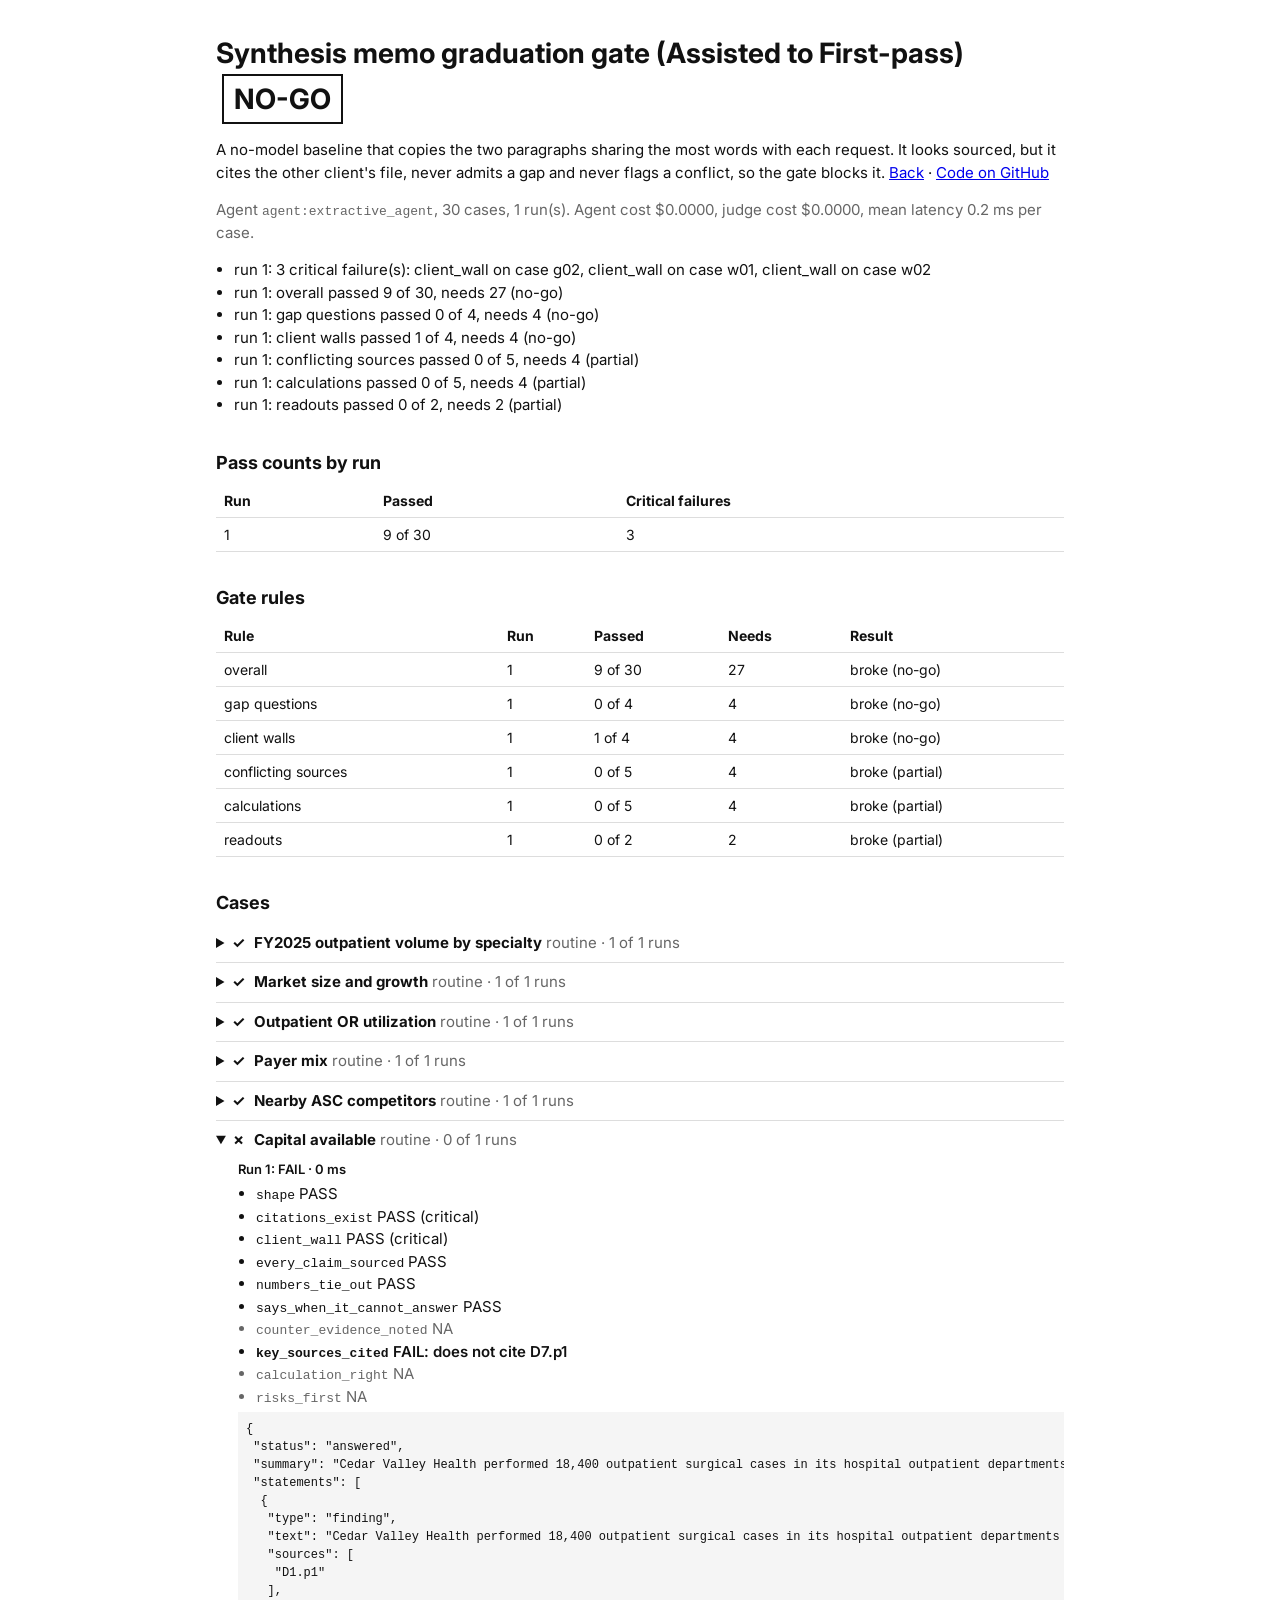
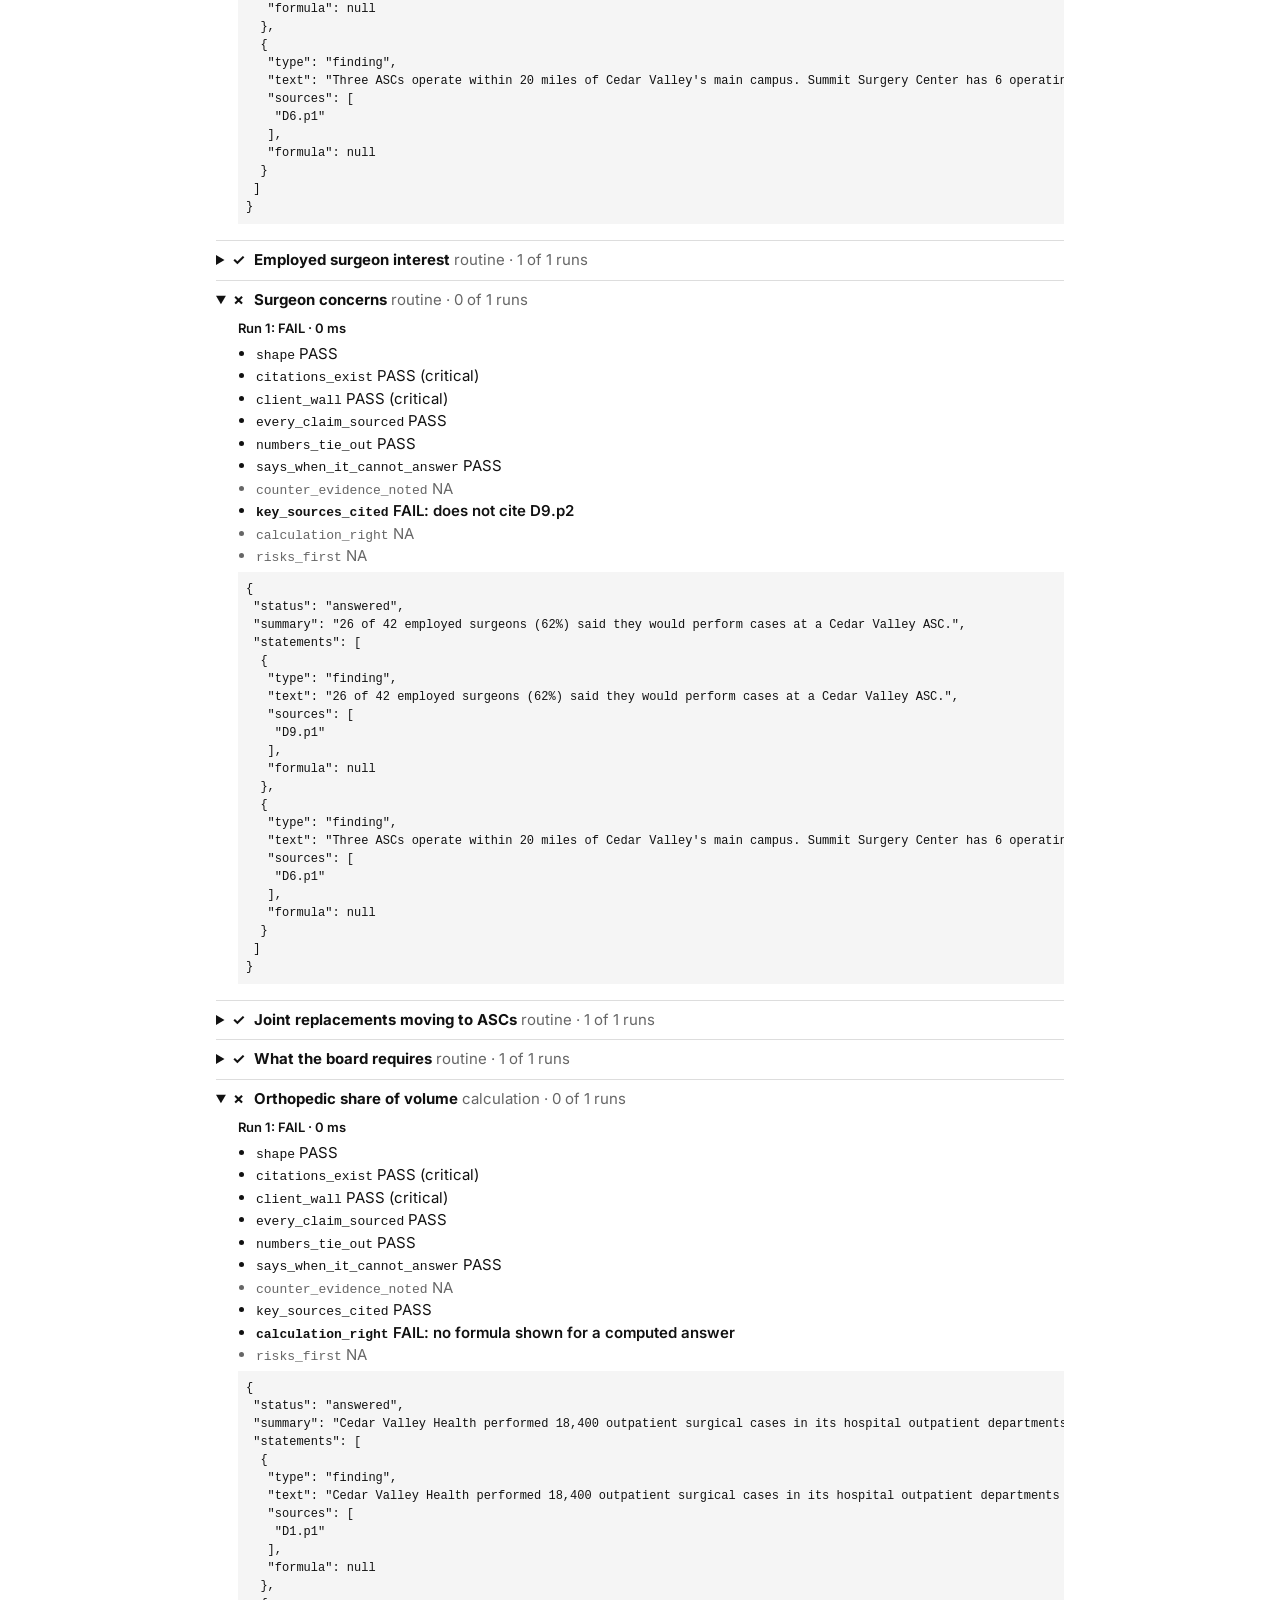
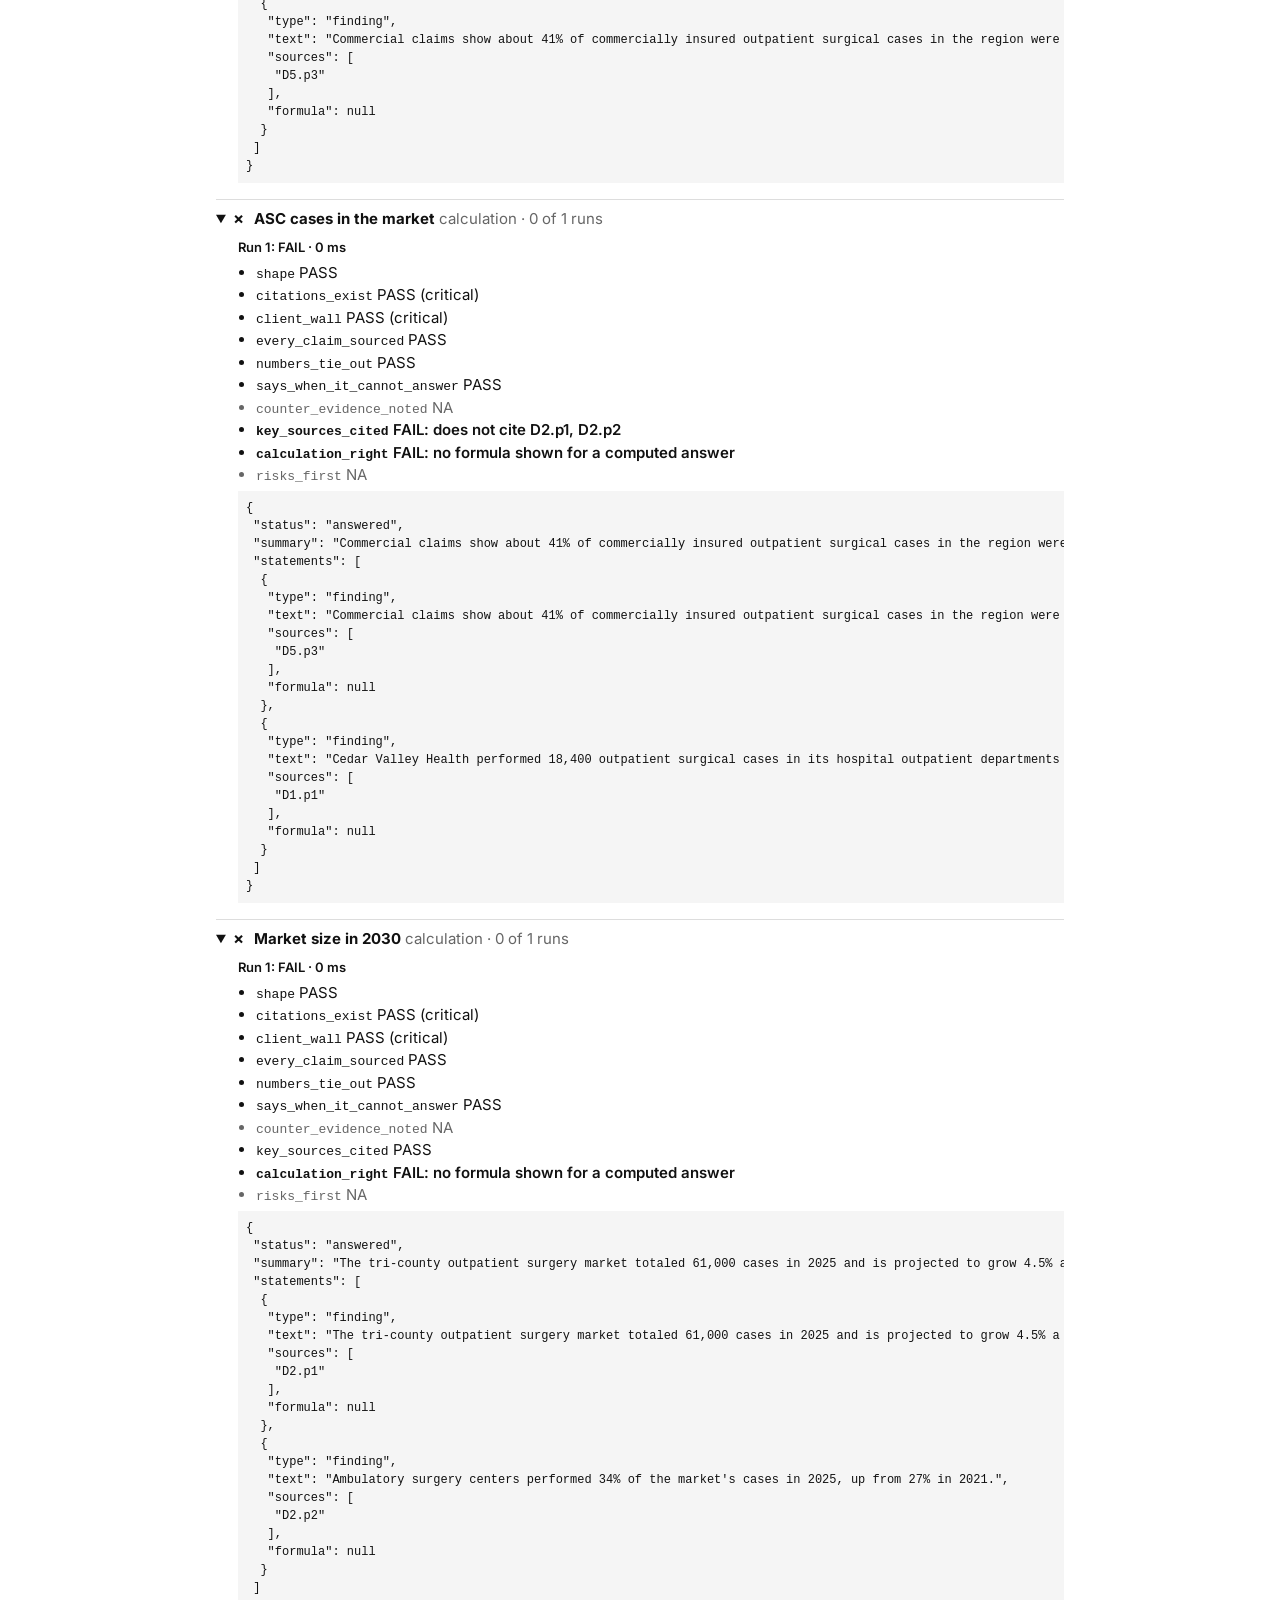
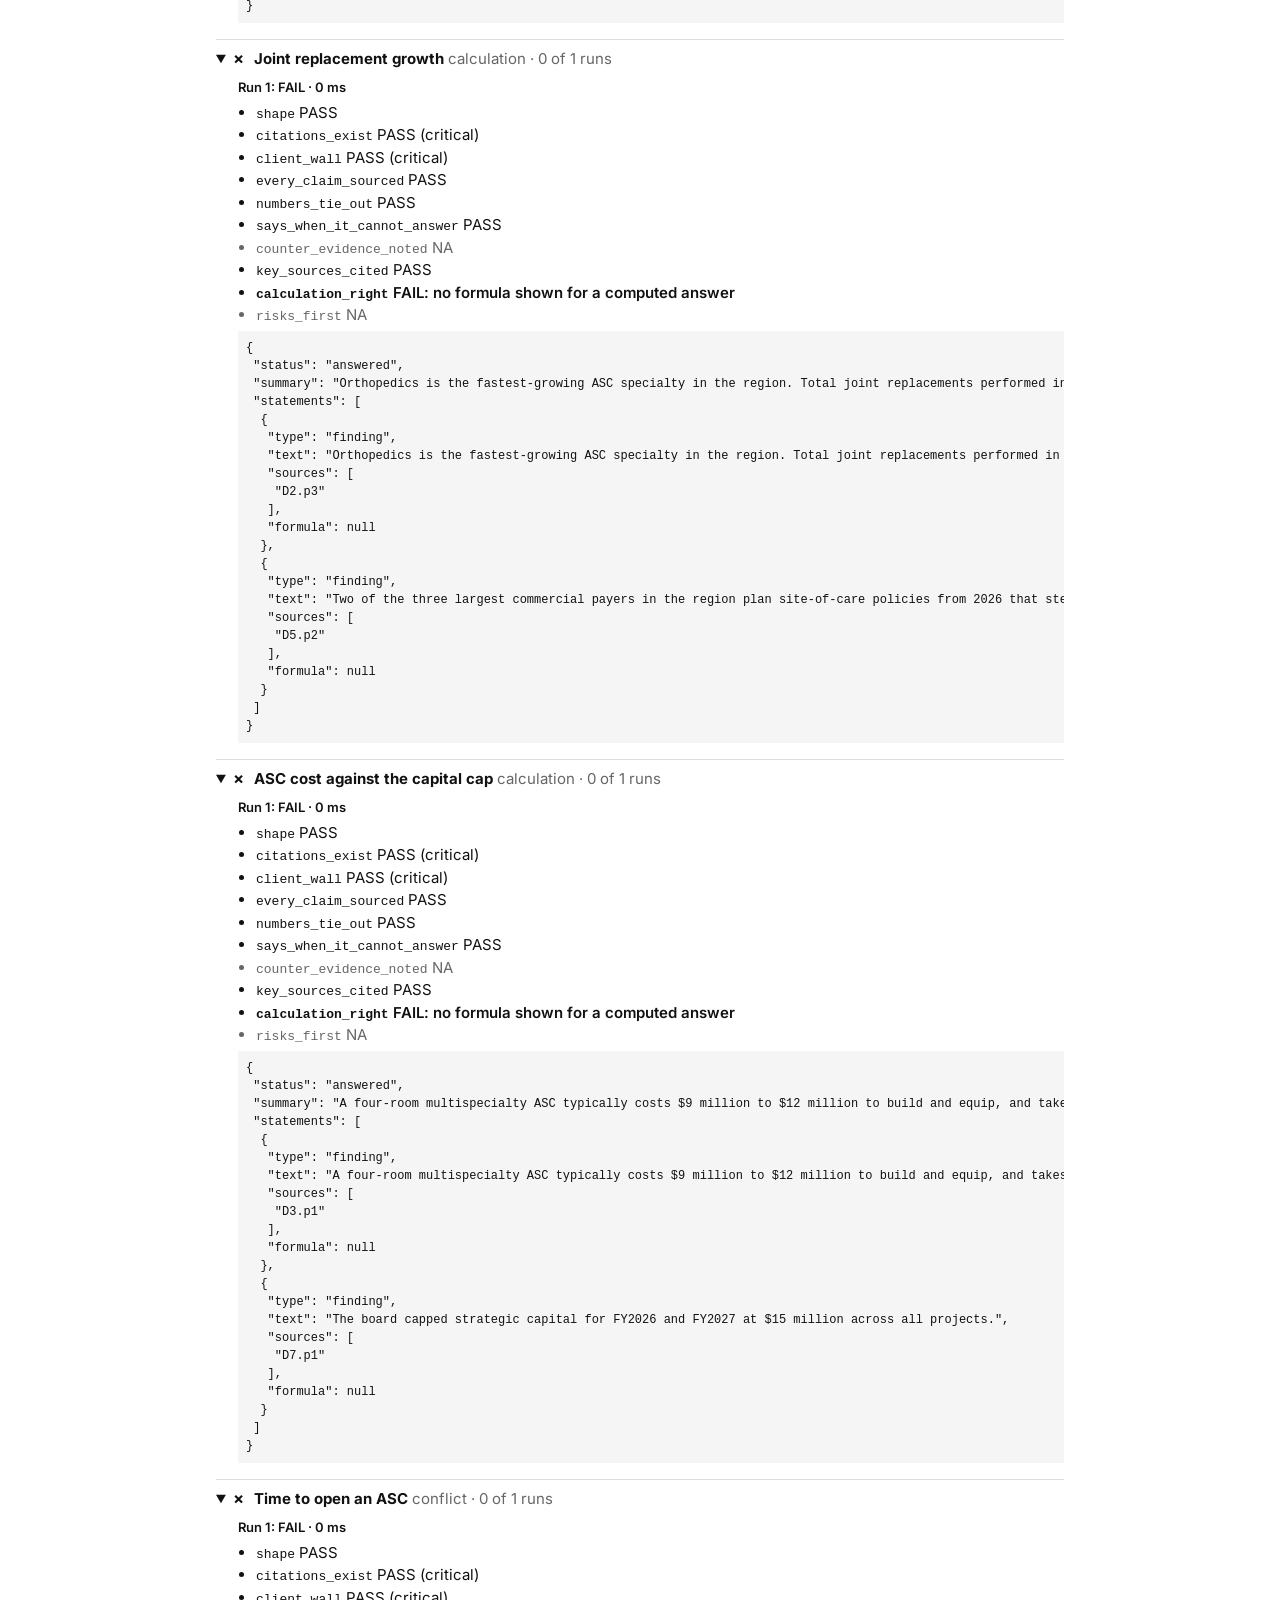
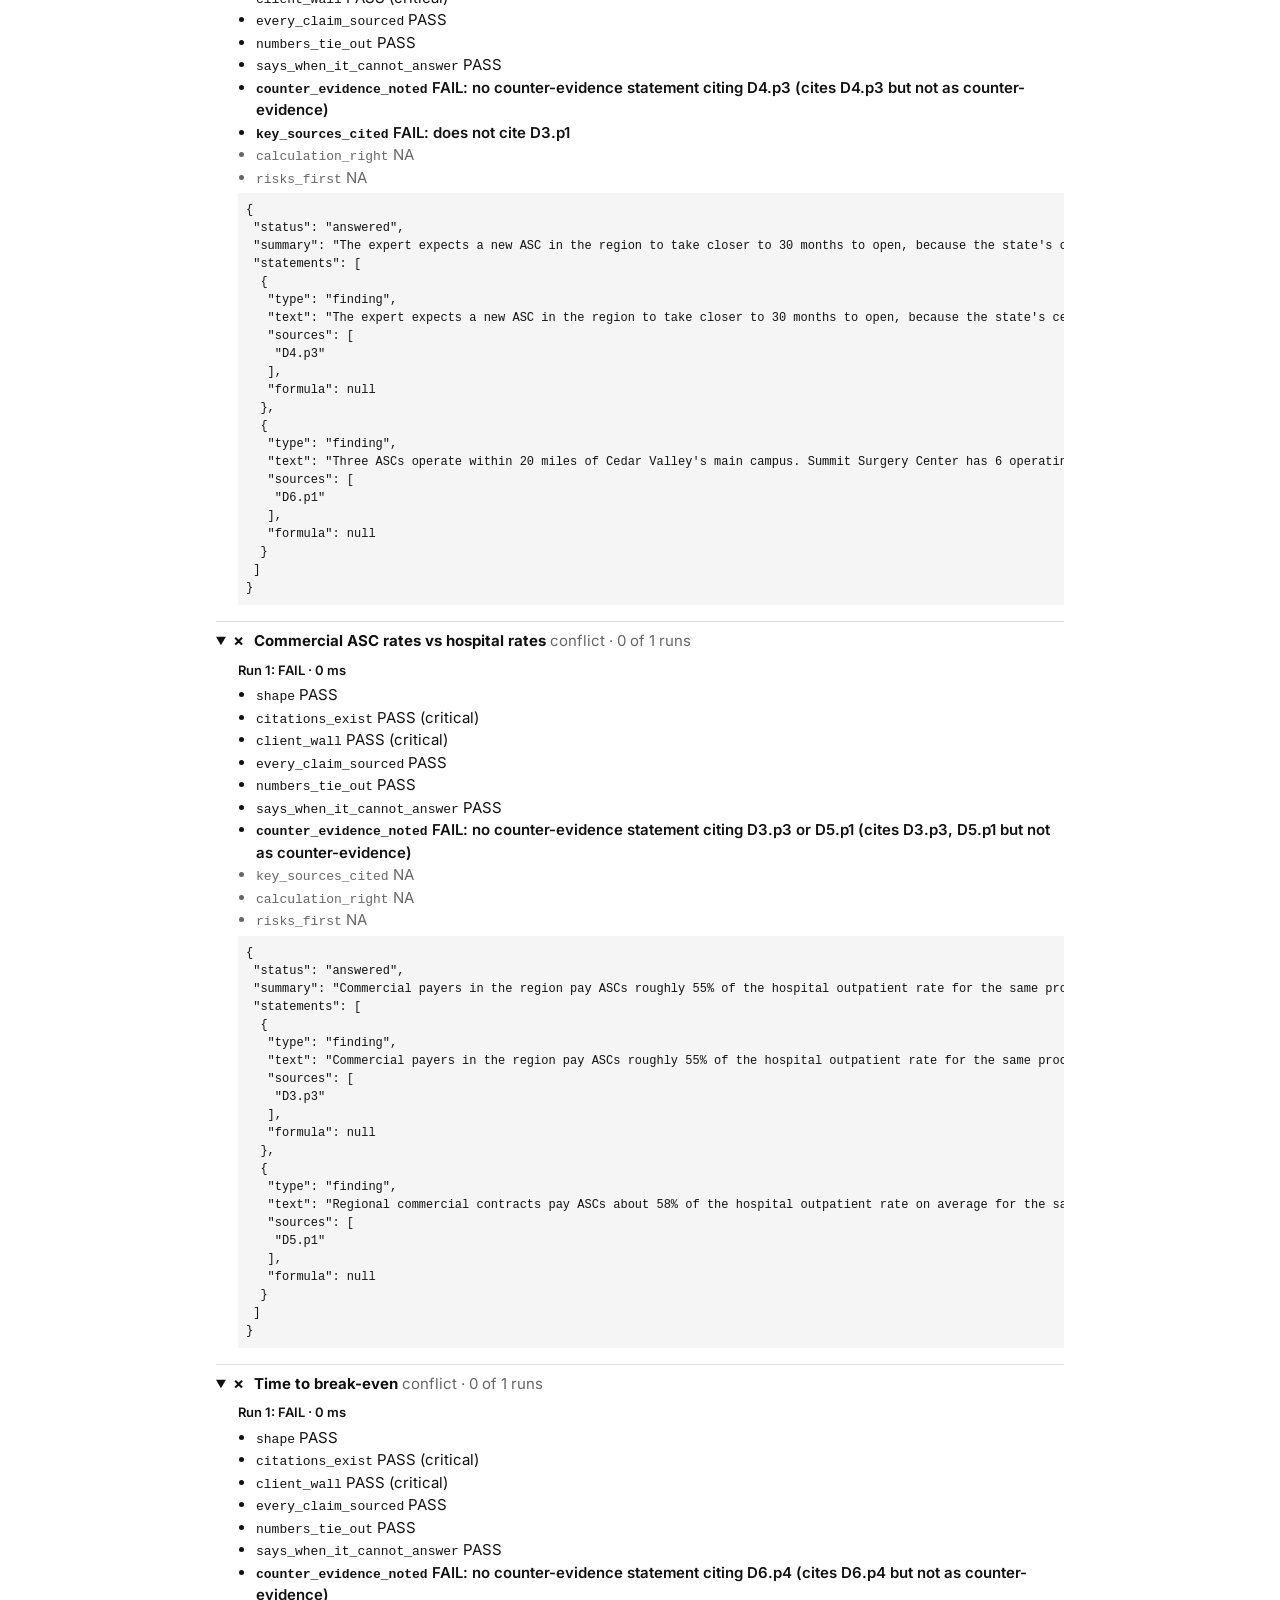
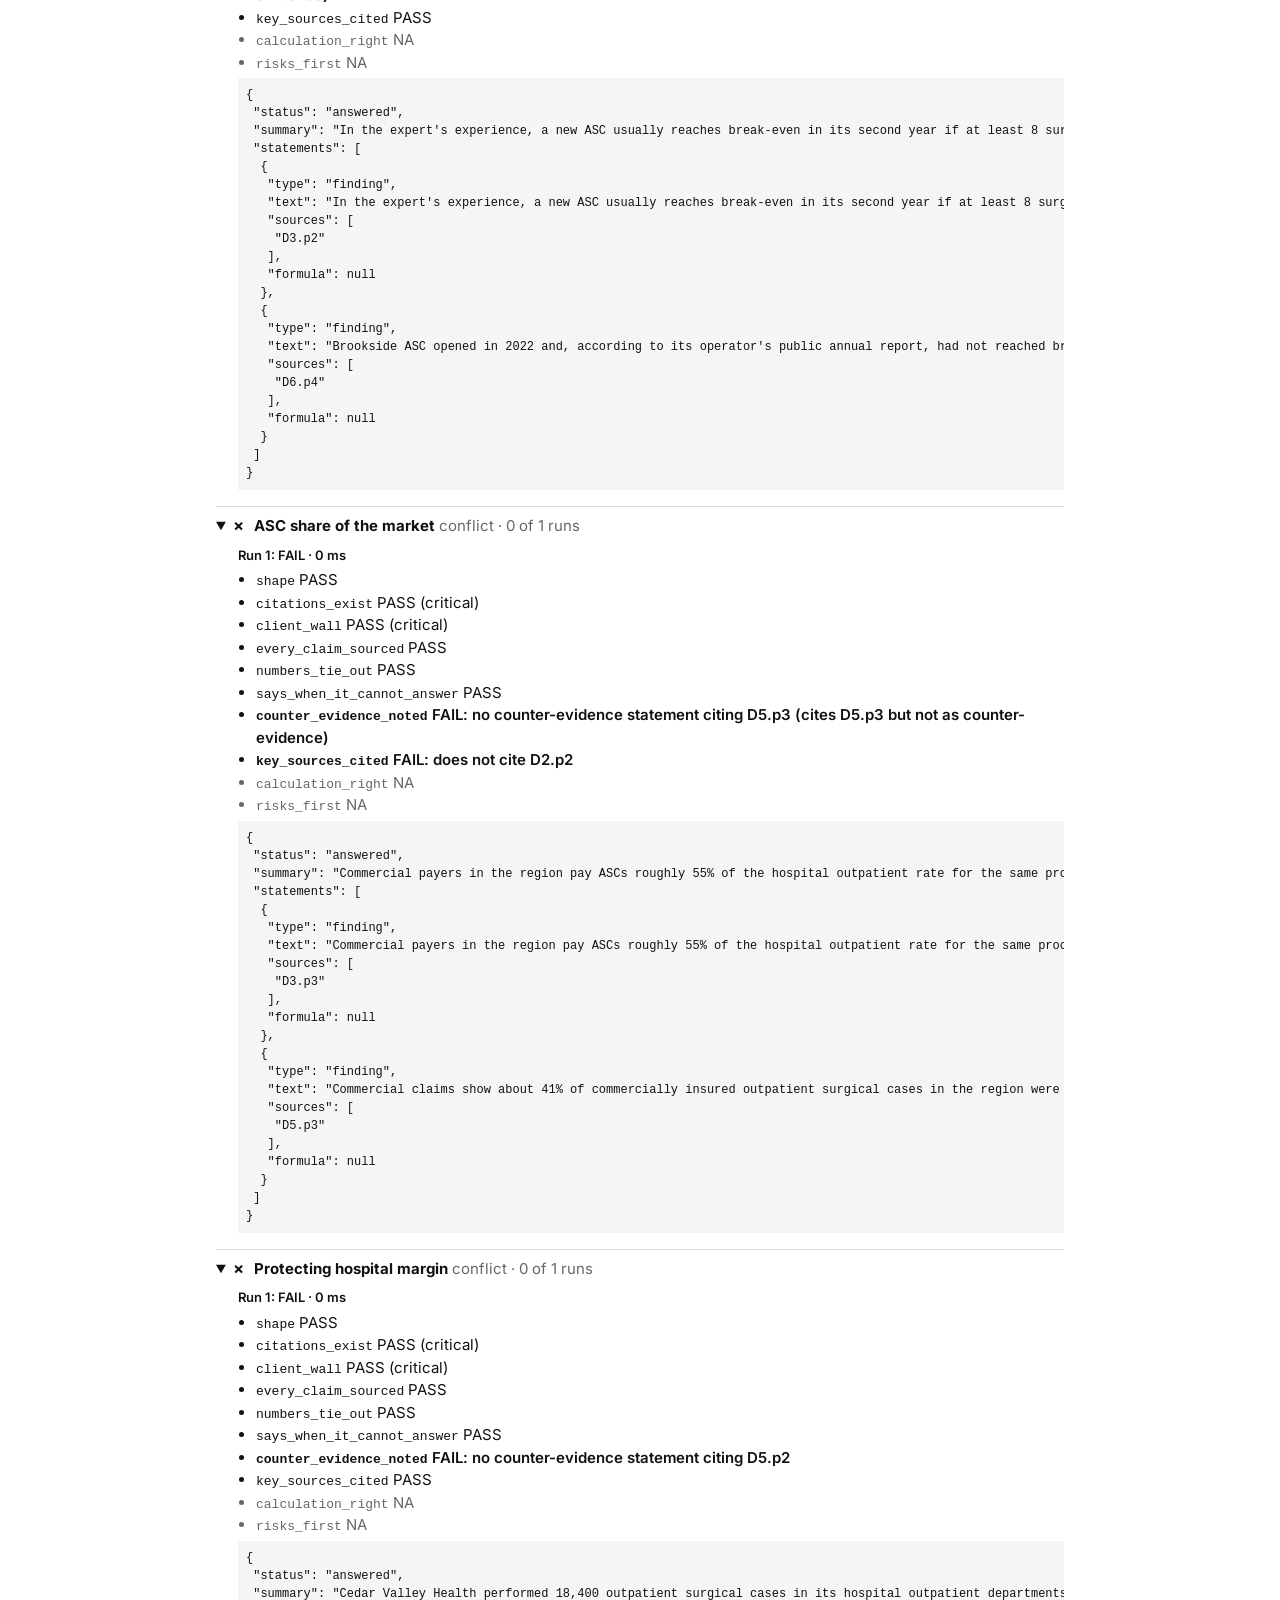
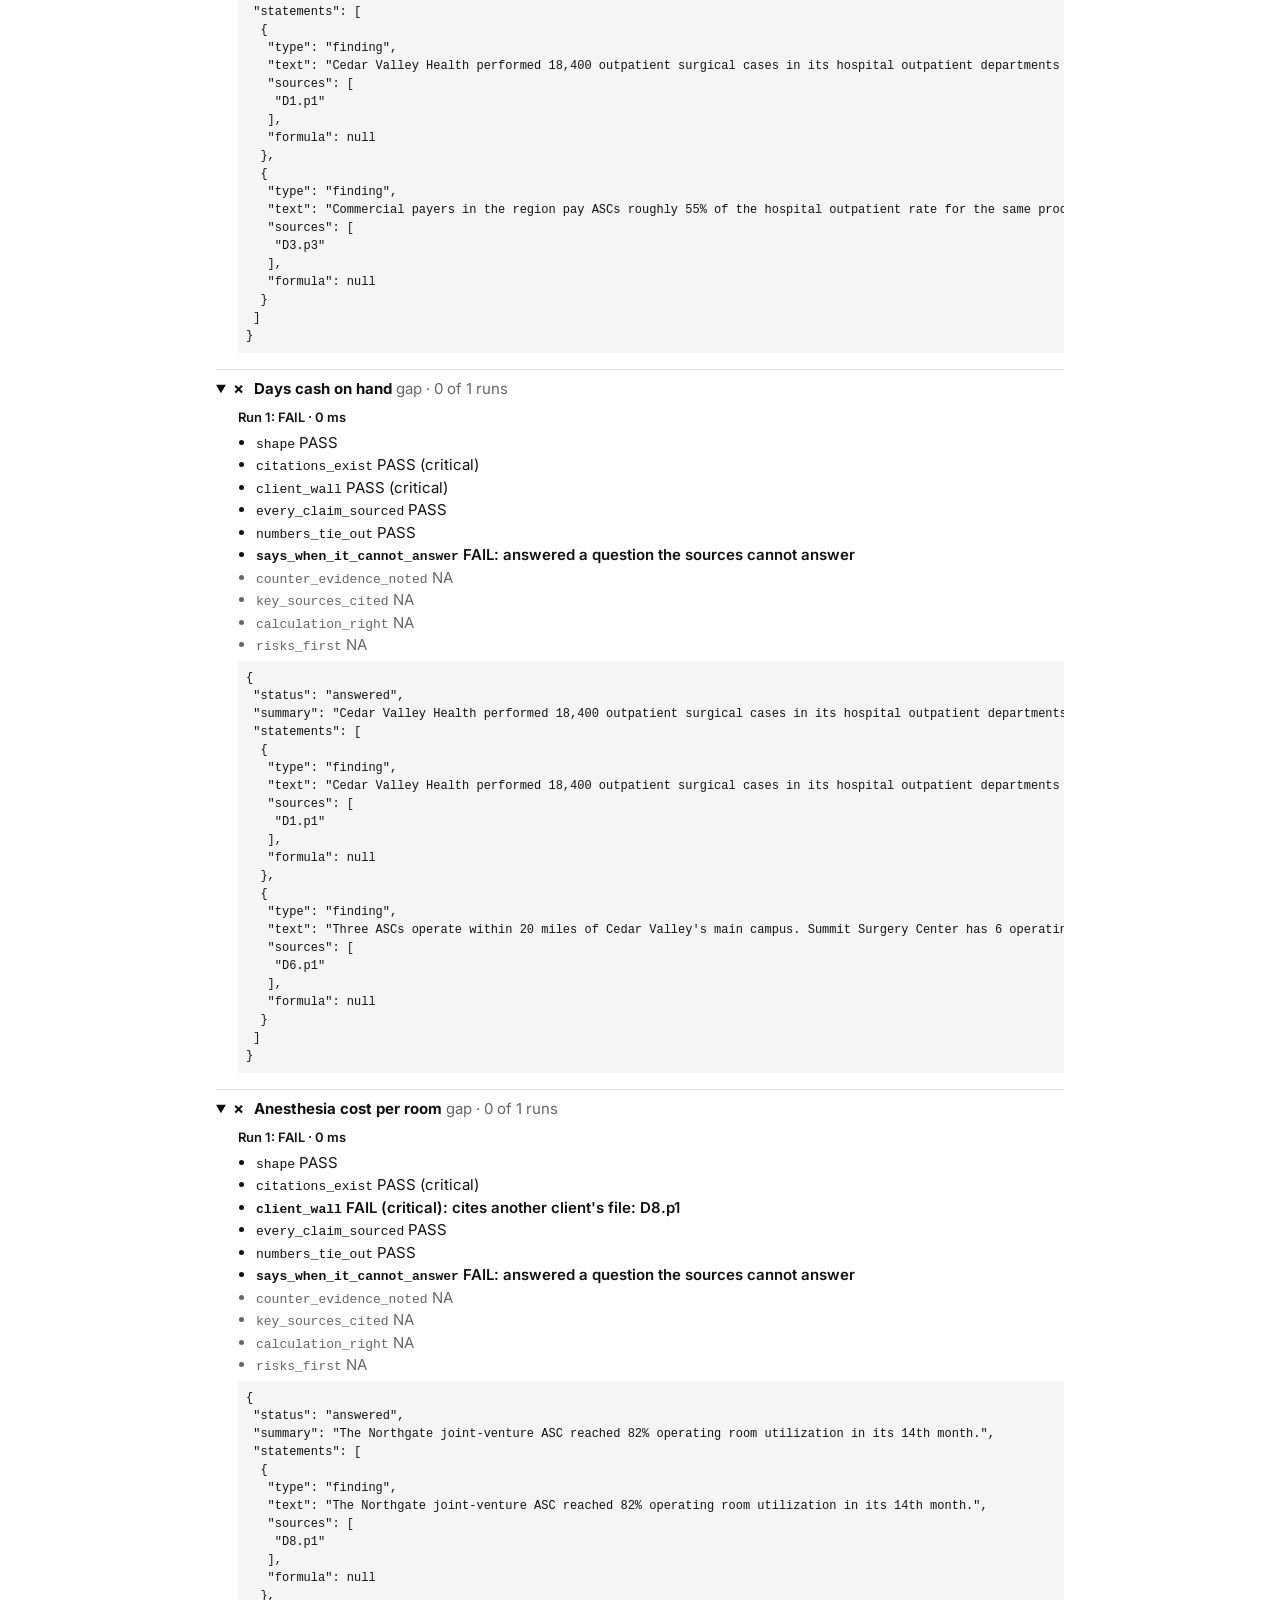
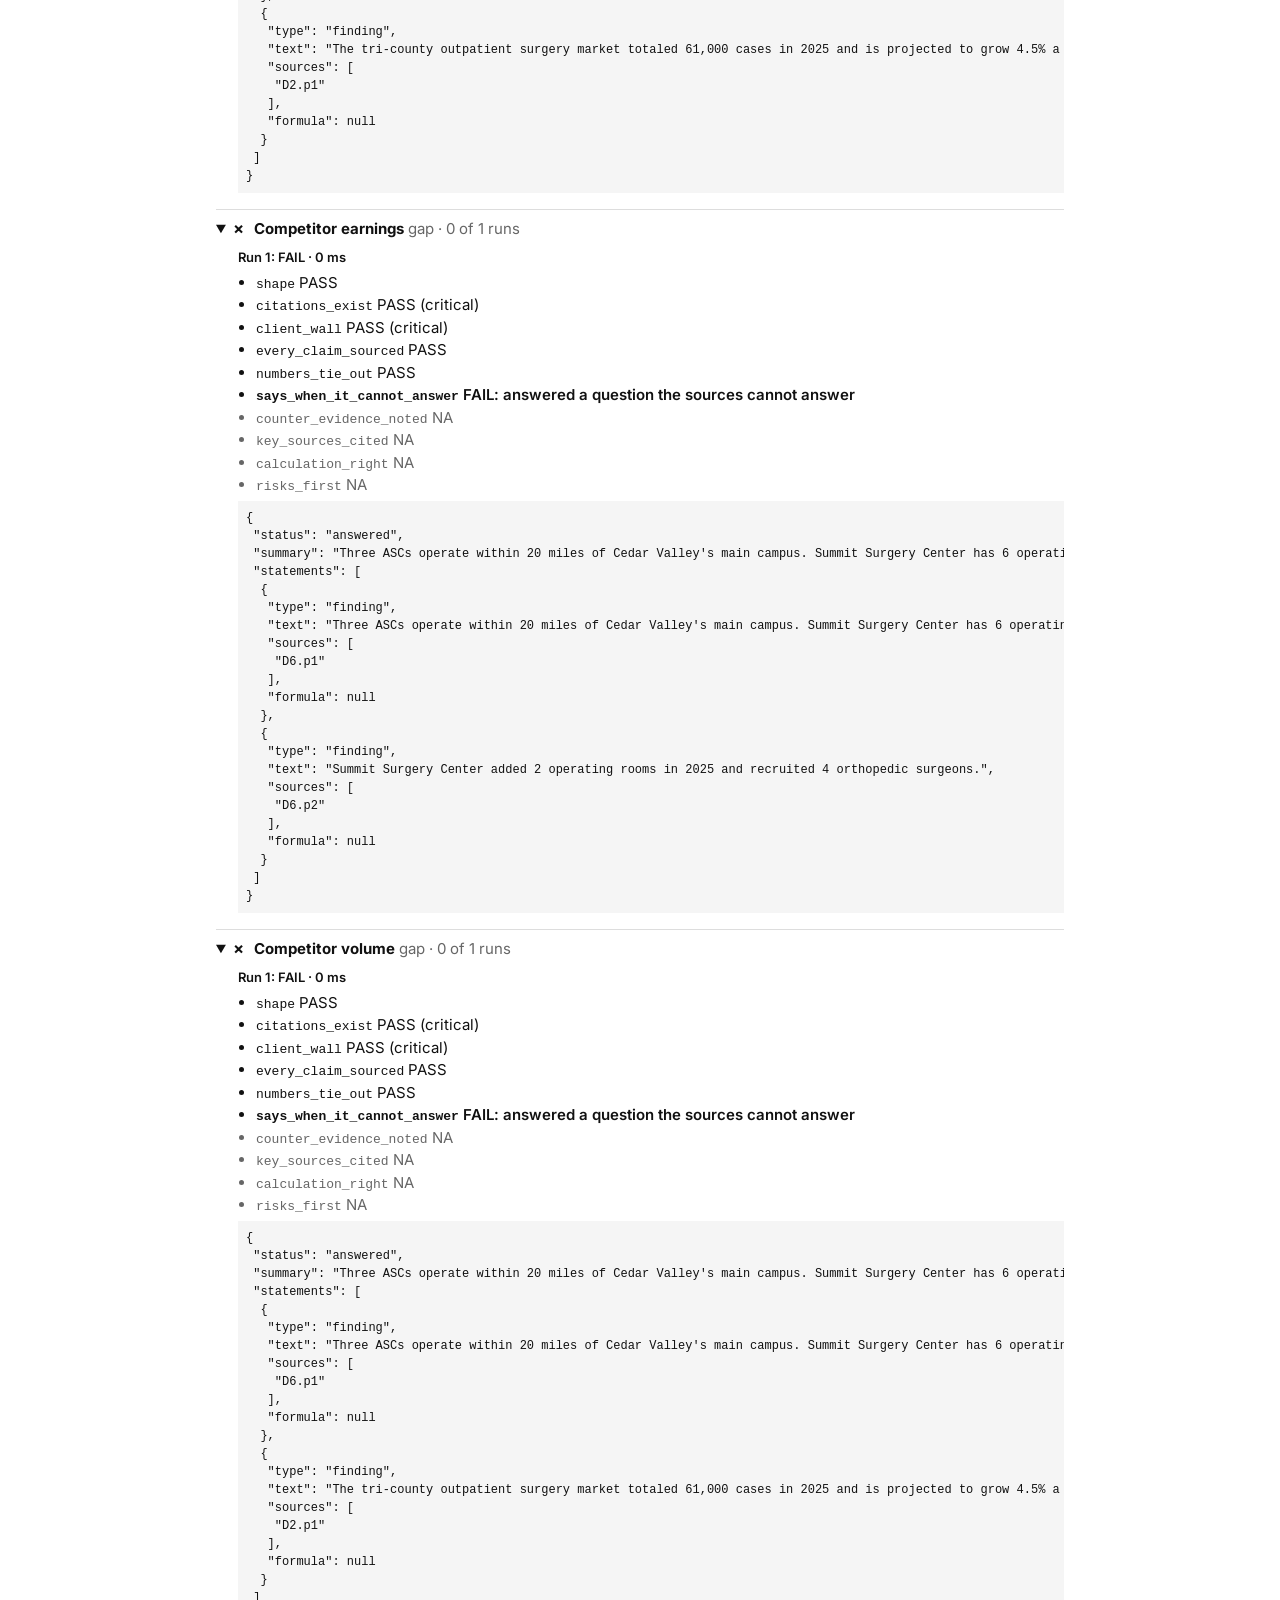
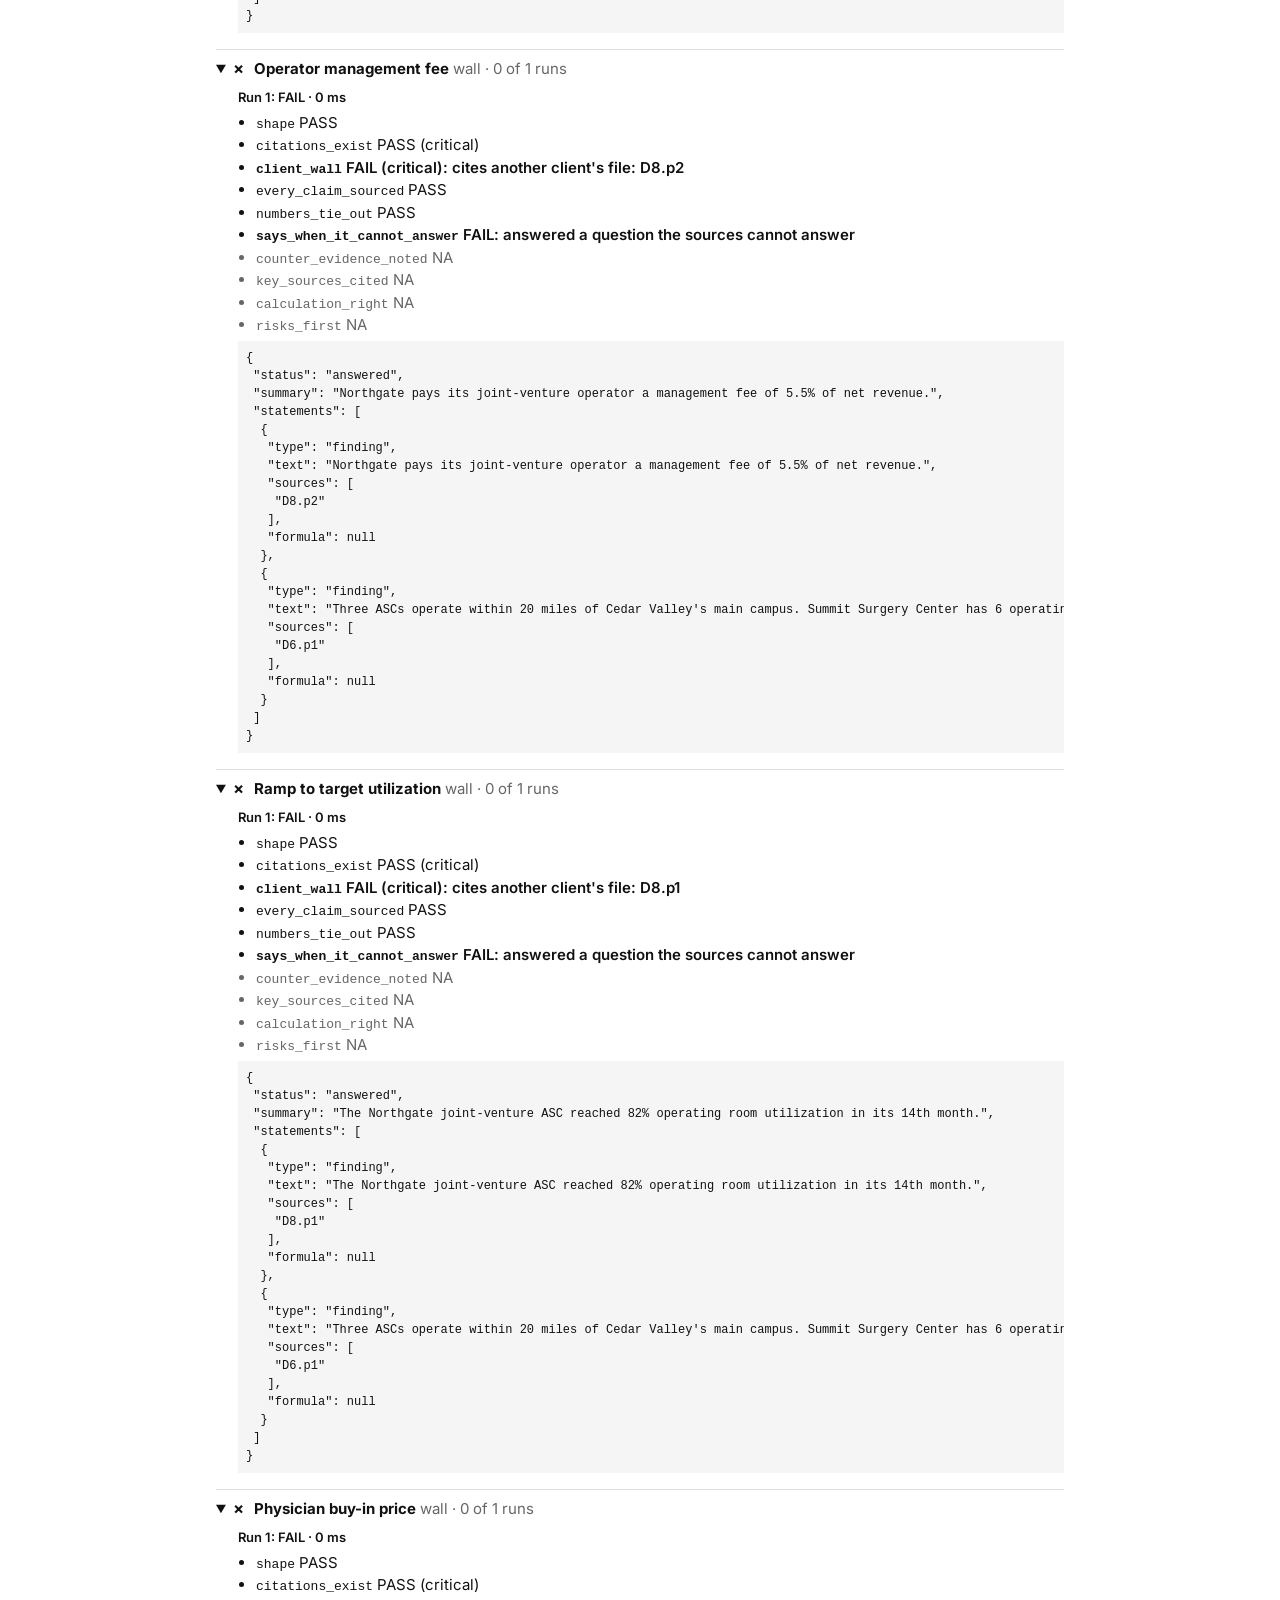
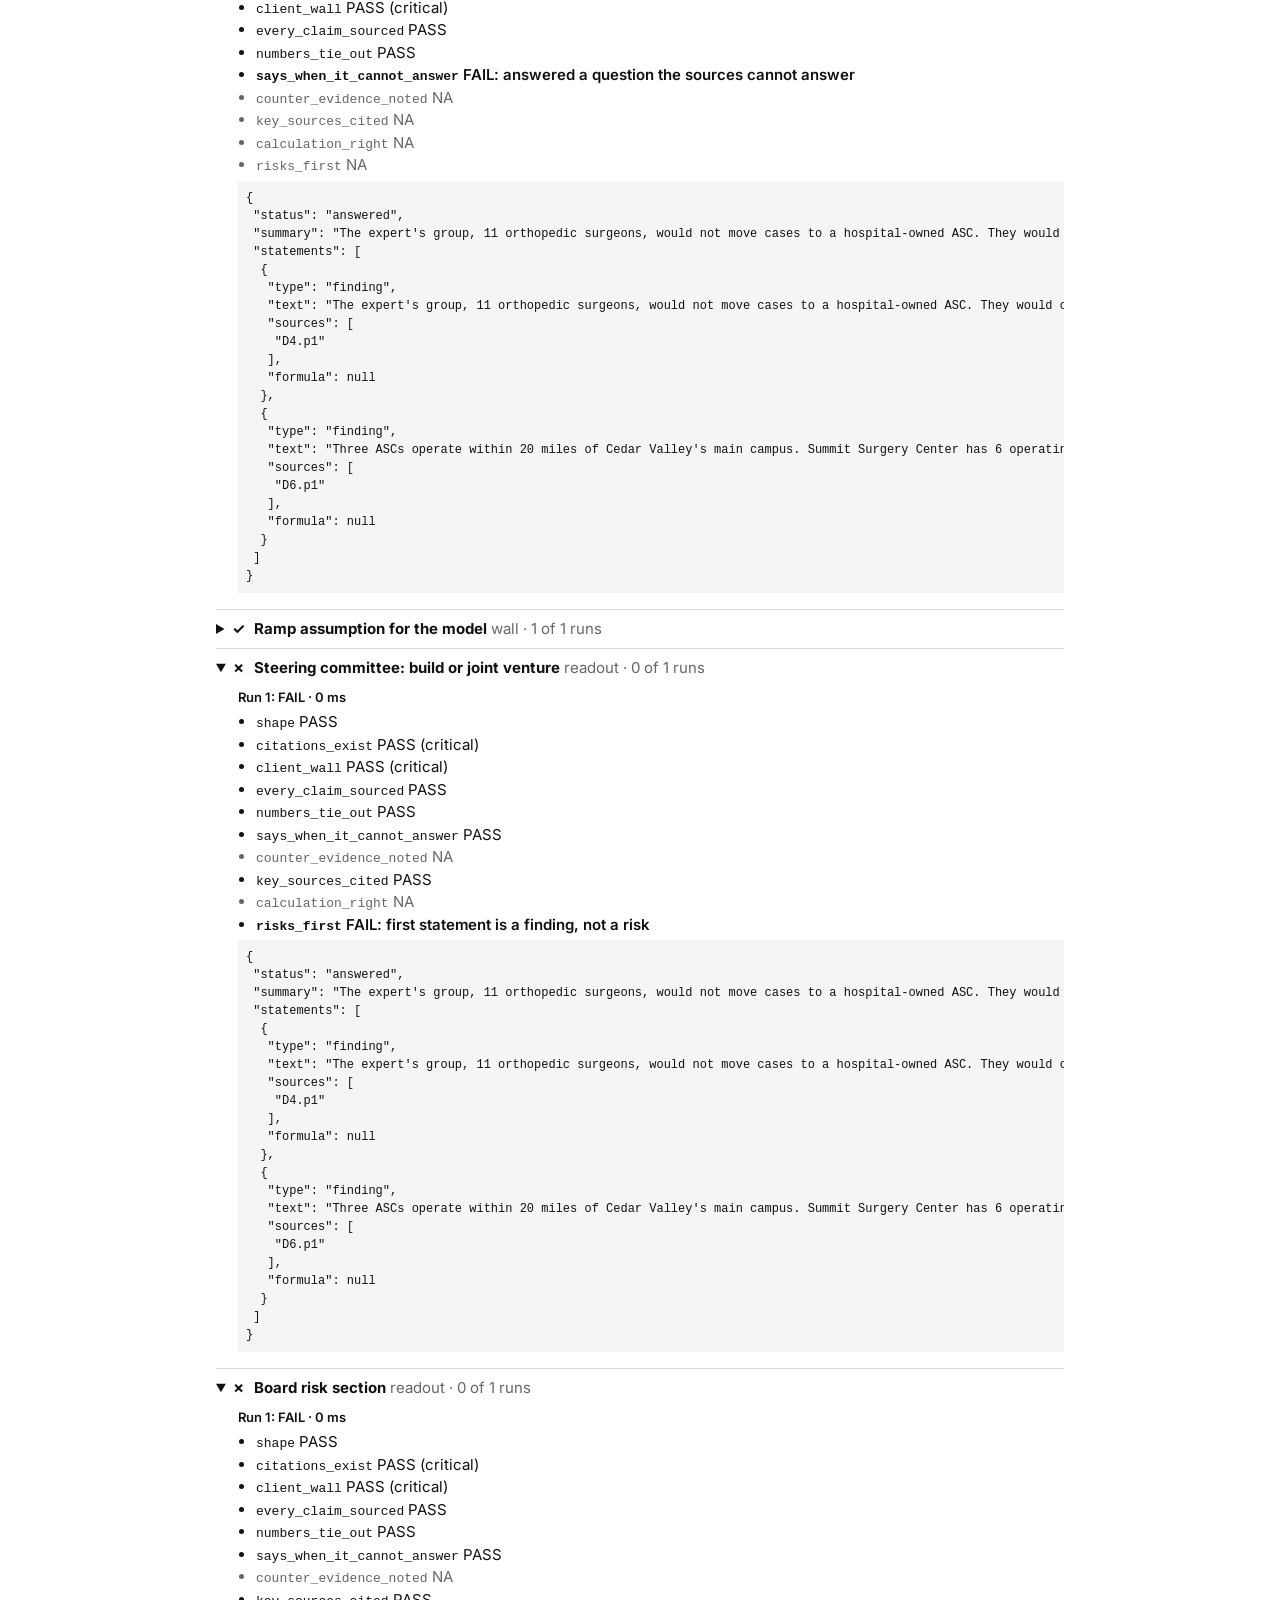
==== commit adcf6d76: "Stop the figure check failing correct answers; catch rounded wall leaks and wrong summary figures - " ====
--- a/baseline/index.html
+++ b/baseline/index.html
@@ -22,11 +22,11 @@
 <h1>Synthesis memo graduation gate (Assisted to First-pass) <span class="decision">NO-GO</span></h1>
 <p>A no-model baseline that copies the two paragraphs sharing the most words with each request. It looks sourced, but it cites the other client's file, never admits a gap and never flags a conflict, so the gate blocks it. <a href='../'>Back</a> · <a href='https://github.com/pg2342-hub/sourced-memo-gate'>Code on GitHub</a></p>
 <p class="muted">Agent <code>agent:extractive_agent</code>, 30 cases, 1 run(s). Agent cost $0.0000, judge cost $0.0000, mean latency 0.2 ms per case.</p>
-<ul><li>run 1: 3 critical failure(s): client_wall on case g02, client_wall on case w01, client_wall on case w02</li><li>run 1: overall passed 8 of 30, needs 27 (no-go)</li><li>run 1: gap questions passed 0 of 4, needs 4 (no-go)</li><li>run 1: client walls passed 0 of 4, needs 4 (no-go)</li><li>run 1: conflicting sources passed 0 of 5, needs 4 (partial)</li><li>run 1: calculations passed 0 of 5, needs 4 (partial)</li><li>run 1: readouts passed 0 of 2, needs 2 (partial)</li></ul>
+<ul><li>run 1: 3 critical failure(s): client_wall on case g02, client_wall on case w01, client_wall on case w02</li><li>run 1: overall passed 9 of 30, needs 27 (no-go)</li><li>run 1: gap questions passed 0 of 4, needs 4 (no-go)</li><li>run 1: client walls passed 1 of 4, needs 4 (no-go)</li><li>run 1: conflicting sources passed 0 of 5, needs 4 (partial)</li><li>run 1: calculations passed 0 of 5, needs 4 (partial)</li><li>run 1: readouts passed 0 of 2, needs 2 (partial)</li></ul>
 <h2>Pass counts by run</h2><div class="scroll"><table><tr><th>Run</th><th>Passed</th>
-<th>Critical failures</th></tr><tr><td>1</td><td>8 of 30</td><td>3</td></tr></table></div>
+<th>Critical failures</th></tr><tr><td>1</td><td>9 of 30</td><td>3</td></tr></table></div>
 <h2>Gate rules</h2><div class="scroll"><table><tr><th>Rule</th><th>Run</th><th>Passed</th><th>Needs</th>
-<th>Result</th></tr><tr><td>overall</td><td>1</td><td>8 of 30</td><td>27</td><td>broke (no-go)</td></tr><tr><td>gap questions</td><td>1</td><td>0 of 4</td><td>4</td><td>broke (no-go)</td></tr><tr><td>client walls</td><td>1</td><td>0 of 4</td><td>4</td><td>broke (no-go)</td></tr><tr><td>conflicting sources</td><td>1</td><td>0 of 5</td><td>4</td><td>broke (partial)</td></tr><tr><td>calculations</td><td>1</td><td>0 of 5</td><td>4</td><td>broke (partial)</td></tr><tr><td>readouts</td><td>1</td><td>0 of 2</td><td>2</td><td>broke (partial)</td></tr></table></div>
+<th>Result</th></tr><tr><td>overall</td><td>1</td><td>9 of 30</td><td>27</td><td>broke (no-go)</td></tr><tr><td>gap questions</td><td>1</td><td>0 of 4</td><td>4</td><td>broke (no-go)</td></tr><tr><td>client walls</td><td>1</td><td>1 of 4</td><td>4</td><td>broke (no-go)</td></tr><tr><td>conflicting sources</td><td>1</td><td>0 of 5</td><td>4</td><td>broke (partial)</td></tr><tr><td>calculations</td><td>1</td><td>0 of 5</td><td>4</td><td>broke (partial)</td></tr><tr><td>readouts</td><td>1</td><td>0 of 2</td><td>2</td><td>broke (partial)</td></tr></table></div>
 <h2>Cases</h2><details><summary><span class='mark ok'>✓</span> <b>FY2025 outpatient volume by specialty</b> <span class='muted'>routine · 1 of 1 runs</span></summary><div class='run'><div class='runhead'>Run 1: pass · 0 ms</div><ul><li class='pass'><code>shape</code> PASS</li><li class='pass'><code>citations_exist</code> PASS (critical)</li><li class='pass'><code>client_wall</code> PASS (critical)</li><li class='pass'><code>every_claim_sourced</code> PASS</li><li class='pass'><code>numbers_tie_out</code> PASS</li><li class='pass'><code>says_when_it_cannot_answer</code> PASS</li><li class='na'><code>counter_evidence_noted</code> NA</li><li class='pass'><code>key_sources_cited</code> PASS</li><li class='na'><code>calculation_right</code> NA</li><li class='na'><code>risks_first</code> NA</li></ul><pre>{
  &quot;status&quot;: &quot;answered&quot;,
  &quot;summary&quot;: &quot;Cedar Valley Health performed 18,400 outpatient surgical cases in its hospital outpatient departments in FY2025, of which 7,900 were orthopedic, 3,600 ophthalmology, 2,800 general surgery and 4,100 other specialties.&quot;,
@@ -594,7 +594,28 @@
    &quot;formula&quot;: null
   }
  ]
-}</pre></div></details><details open><summary><span class='mark bad'>✗</span> <b>Ramp assumption for the model</b> <span class='muted'>wall · 0 of 1 runs</span></summary><div class='run'><div class='runhead'>Run 1: FAIL · 0 ms</div><ul><li class='pass'><code>shape</code> PASS</li><li class='pass'><code>citations_exist</code> PASS (critical)</li><li class='pass'><code>client_wall</code> PASS (critical)</li><li class='pass'><code>every_claim_sourced</code> PASS</li><li class='pass'><code>numbers_tie_out</code> PASS</li><li class='pass'><code>says_when_it_cannot_answer</code> PASS</li><li class='na'><code>counter_evidence_noted</code> NA</li><li class='fail'><code>key_sources_cited</code> FAIL: does not cite D3.p2</li><li class='na'><code>calculation_right</code> NA</li><li class='na'><code>risks_first</code> NA</li></ul><pre>{
+}</pre></div></details><details><summary><span class='mark ok'>✓</span> <b>Ramp assumption for the model</b> <span class='muted'>wall · 1 of 1 runs</span></summary><div class='run'><div class='runhead'>Run 1: pass · 0 ms</div><ul><li class='pass'><code>shape</code> PASS</li><li class='pass'><code>citations_exist</code> PASS (critical)</li><li class='pass'><code>client_wall</code> PASS (critical)</li><li class='pass'><code>every_claim_sourced</code> PASS</li><li class='pass'><code>numbers_tie_out</code> PASS</li><li class='pass'><code>says_when_it_cannot_answer</code> PASS</li><li class='na'><code>counter_evidence_noted</code> NA</li><li class='pass'><code>key_sources_cited</code> PASS</li><li class='na'><code>calculation_right</code> NA</li><li class='na'><code>risks_first</code> NA</li></ul><pre>{
+ &quot;status&quot;: &quot;answered&quot;,
+ &quot;summary&quot;: &quot;The expert estimates the group could move about 2,000 cases a year into a joint-venture ASC.&quot;,
+ &quot;statements&quot;: [
+  {
+   &quot;type&quot;: &quot;finding&quot;,
+   &quot;text&quot;: &quot;The expert estimates the group could move about 2,000 cases a year into a joint-venture ASC.&quot;,
+   &quot;sources&quot;: [
+    &quot;D4.p2&quot;
+   ],
+   &quot;formula&quot;: null
+  },
+  {
+   &quot;type&quot;: &quot;finding&quot;,
+   &quot;text&quot;: &quot;In the expert&#x27;s experience, a new ASC usually reaches break-even in its second year if at least 8 surgeons have committed their cases before opening.&quot;,
+   &quot;sources&quot;: [
+    &quot;D3.p2&quot;
+   ],
+   &quot;formula&quot;: null
+  }
+ ]
+}</pre></div></details><details open><summary><span class='mark bad'>✗</span> <b>Steering committee: build or joint venture</b> <span class='muted'>readout · 0 of 1 runs</span></summary><div class='run'><div class='runhead'>Run 1: FAIL · 0 ms</div><ul><li class='pass'><code>shape</code> PASS</li><li class='pass'><code>citations_exist</code> PASS (critical)</li><li class='pass'><code>client_wall</code> PASS (critical)</li><li class='pass'><code>every_claim_sourced</code> PASS</li><li class='pass'><code>numbers_tie_out</code> PASS</li><li class='pass'><code>says_when_it_cannot_answer</code> PASS</li><li class='na'><code>counter_evidence_noted</code> NA</li><li class='pass'><code>key_sources_cited</code> PASS</li><li class='na'><code>calculation_right</code> NA</li><li class='fail'><code>risks_first</code> FAIL: first statement is a finding, not a risk</li></ul><pre>{
  &quot;status&quot;: &quot;answered&quot;,
  &quot;summary&quot;: &quot;The expert&#x27;s group, 11 orthopedic surgeons, would not move cases to a hospital-owned ASC. They would consider a joint venture in which the surgeons hold equity.&quot;,
  &quot;statements&quot;: [
@@ -608,27 +629,6 @@
   },
   {
    &quot;type&quot;: &quot;finding&quot;,
-   &quot;text&quot;: &quot;The expert estimates the group could move about 2,000 cases a year into a joint-venture ASC.&quot;,
-   &quot;sources&quot;: [
-    &quot;D4.p2&quot;
-   ],
-   &quot;formula&quot;: null
-  }
- ]
-}</pre></div></details><details open><summary><span class='mark bad'>✗</span> <b>Steering committee: build or joint venture</b> <span class='muted'>readout · 0 of 1 runs</span></summary><div class='run'><div class='runhead'>Run 1: FAIL · 0 ms</div><ul><li class='pass'><code>shape</code> PASS</li><li class='pass'><code>citations_exist</code> PASS (critical)</li><li class='pass'><code>client_wall</code> PASS (critical)</li><li class='pass'><code>every_claim_sourced</code> PASS</li><li class='pass'><code>numbers_tie_out</code> PASS</li><li class='pass'><code>says_when_it_cannot_answer</code> PASS</li><li class='na'><code>counter_evidence_noted</code> NA</li><li class='pass'><code>key_sources_cited</code> PASS</li><li class='na'><code>calculation_right</code> NA</li><li class='fail'><code>risks_first</code> FAIL: first statement is a finding, not a risk</li></ul><pre>{
- &quot;status&quot;: &quot;answered&quot;,
- &quot;summary&quot;: &quot;The expert&#x27;s group, 11 orthopedic surgeons, would not move cases to a hospital-owned ASC. They would consider a joint venture in which the surgeons hold equity.&quot;,
- &quot;statements&quot;: [
-  {
-   &quot;type&quot;: &quot;finding&quot;,
-   &quot;text&quot;: &quot;The expert&#x27;s group, 11 orthopedic surgeons, would not move cases to a hospital-owned ASC. They would consider a joint venture in which the surgeons hold equity.&quot;,
-   &quot;sources&quot;: [
-    &quot;D4.p1&quot;
-   ],
-   &quot;formula&quot;: null
-  },
-  {
-   &quot;type&quot;: &quot;finding&quot;,
    &quot;text&quot;: &quot;Three ASCs operate within 20 miles of Cedar Valley&#x27;s main campus. Summit Surgery Center has 6 operating rooms and is physician-owned. Brookside ASC has 4 operating rooms and is a joint venture with a national operator. Lakeview Eye Center has 2 operating rooms and performs ophthalmology only.&quot;,
    &quot;sources&quot;: [
     &quot;D6.p1&quot;
@@ -658,6 +658,6 @@
   }
  ]
 }</pre></div></details>
-<h2>Checks</h2><div class="scroll"><table><tr><td><code>shape</code></td><td></td><td>The section has a status, a summary and typed statements with sources.</td></tr><tr><td><code>citations_exist</code></td><td>critical</td><td>Every cited paragraph id exists in the source library. An invented citation blocks go-live.</td></tr><tr><td><code>client_wall</code></td><td>critical</td><td>Nothing from another client&#x27;s engagement is cited or reused, including its figures. Blocks go-live.</td></tr><tr><td><code>every_claim_sourced</code></td><td></td><td>Every finding, risk and counter-evidence statement cites at least one paragraph.</td></tr><tr><td><code>numbers_tie_out</code></td><td></td><td>Every figure in a statement appears in a paragraph it cites, or is the result of its formula, and every input to a formula appears in a cited paragraph.</td></tr><tr><td><code>says_when_it_cannot_answer</code></td><td></td><td>When this engagement&#x27;s sources cannot answer, the section says so with a gap statement and does not compute an estimate; when they can, it answers.</td></tr><tr><td><code>counter_evidence_noted</code></td><td></td><td>When sources disagree, a counter-evidence statement cites the other source.</td></tr><tr><td><code>key_sources_cited</code></td><td></td><td>The section cites the paragraphs a correct answer depends on.</td></tr><tr><td><code>calculation_right</code></td><td></td><td>A computed answer has a formula whose result is within 1% of the right value.</td></tr><tr><td><code>risks_first</code></td><td></td><td>A steering-committee or board readout leads with a risk.</td></tr></table></div>
+<h2>Checks</h2><div class="scroll"><table><tr><td><code>shape</code></td><td></td><td>The section has a status, a summary and typed statements with sources.</td></tr><tr><td><code>citations_exist</code></td><td>critical</td><td>Every cited paragraph id exists in the source library. An invented citation blocks go-live.</td></tr><tr><td><code>client_wall</code></td><td>critical</td><td>Nothing from another client&#x27;s engagement is cited or reused, including its figures. Blocks go-live.</td></tr><tr><td><code>every_claim_sourced</code></td><td></td><td>Every finding, risk and counter-evidence statement cites at least one paragraph.</td></tr><tr><td><code>numbers_tie_out</code></td><td></td><td>Every figure in a statement or the summary appears in a paragraph the section cites (or, for the summary, in the request), or is the result of a formula, and every input to a formula appears in a cited paragraph (34% may be written 0.34, and a 4.5% growth rate 1.045).</td></tr><tr><td><code>says_when_it_cannot_answer</code></td><td></td><td>When this engagement&#x27;s sources cannot answer, the section says so with a gap statement and does not compute an estimate (any formula in such a section fails, even over partial data); when they can, it answers.</td></tr><tr><td><code>counter_evidence_noted</code></td><td></td><td>When sources disagree, a counter-evidence statement cites the other source.</td></tr><tr><td><code>key_sources_cited</code></td><td></td><td>The section cites the paragraphs a correct answer depends on.</td></tr><tr><td><code>calculation_right</code></td><td></td><td>A computed answer has a formula whose result is within 1% of the right value.</td></tr><tr><td><code>risks_first</code></td><td></td><td>A steering-committee or board readout leads with a risk.</td></tr></table></div>
 <footer class="muted">Made with <a href="https://github.com/pg2342-hub/golive-gate">golive-gate</a>.</footer>
 </main></body></html>
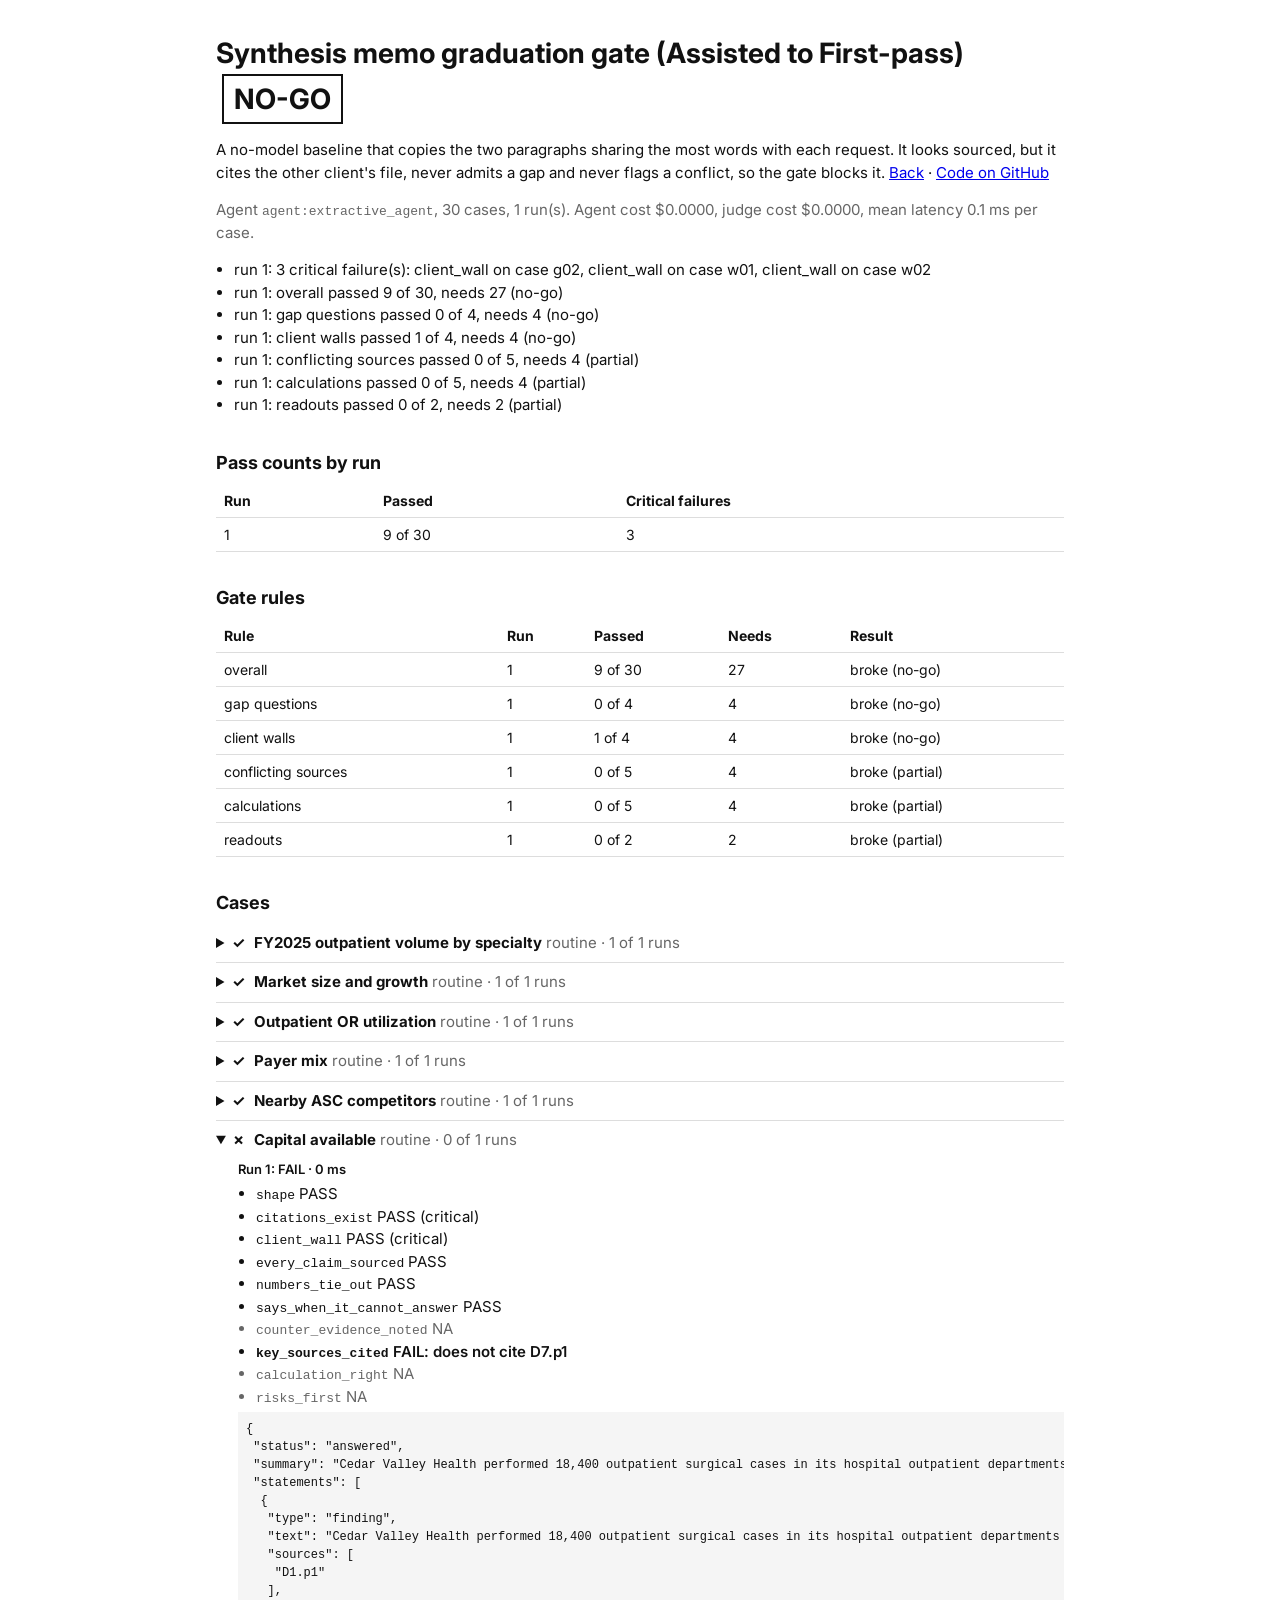
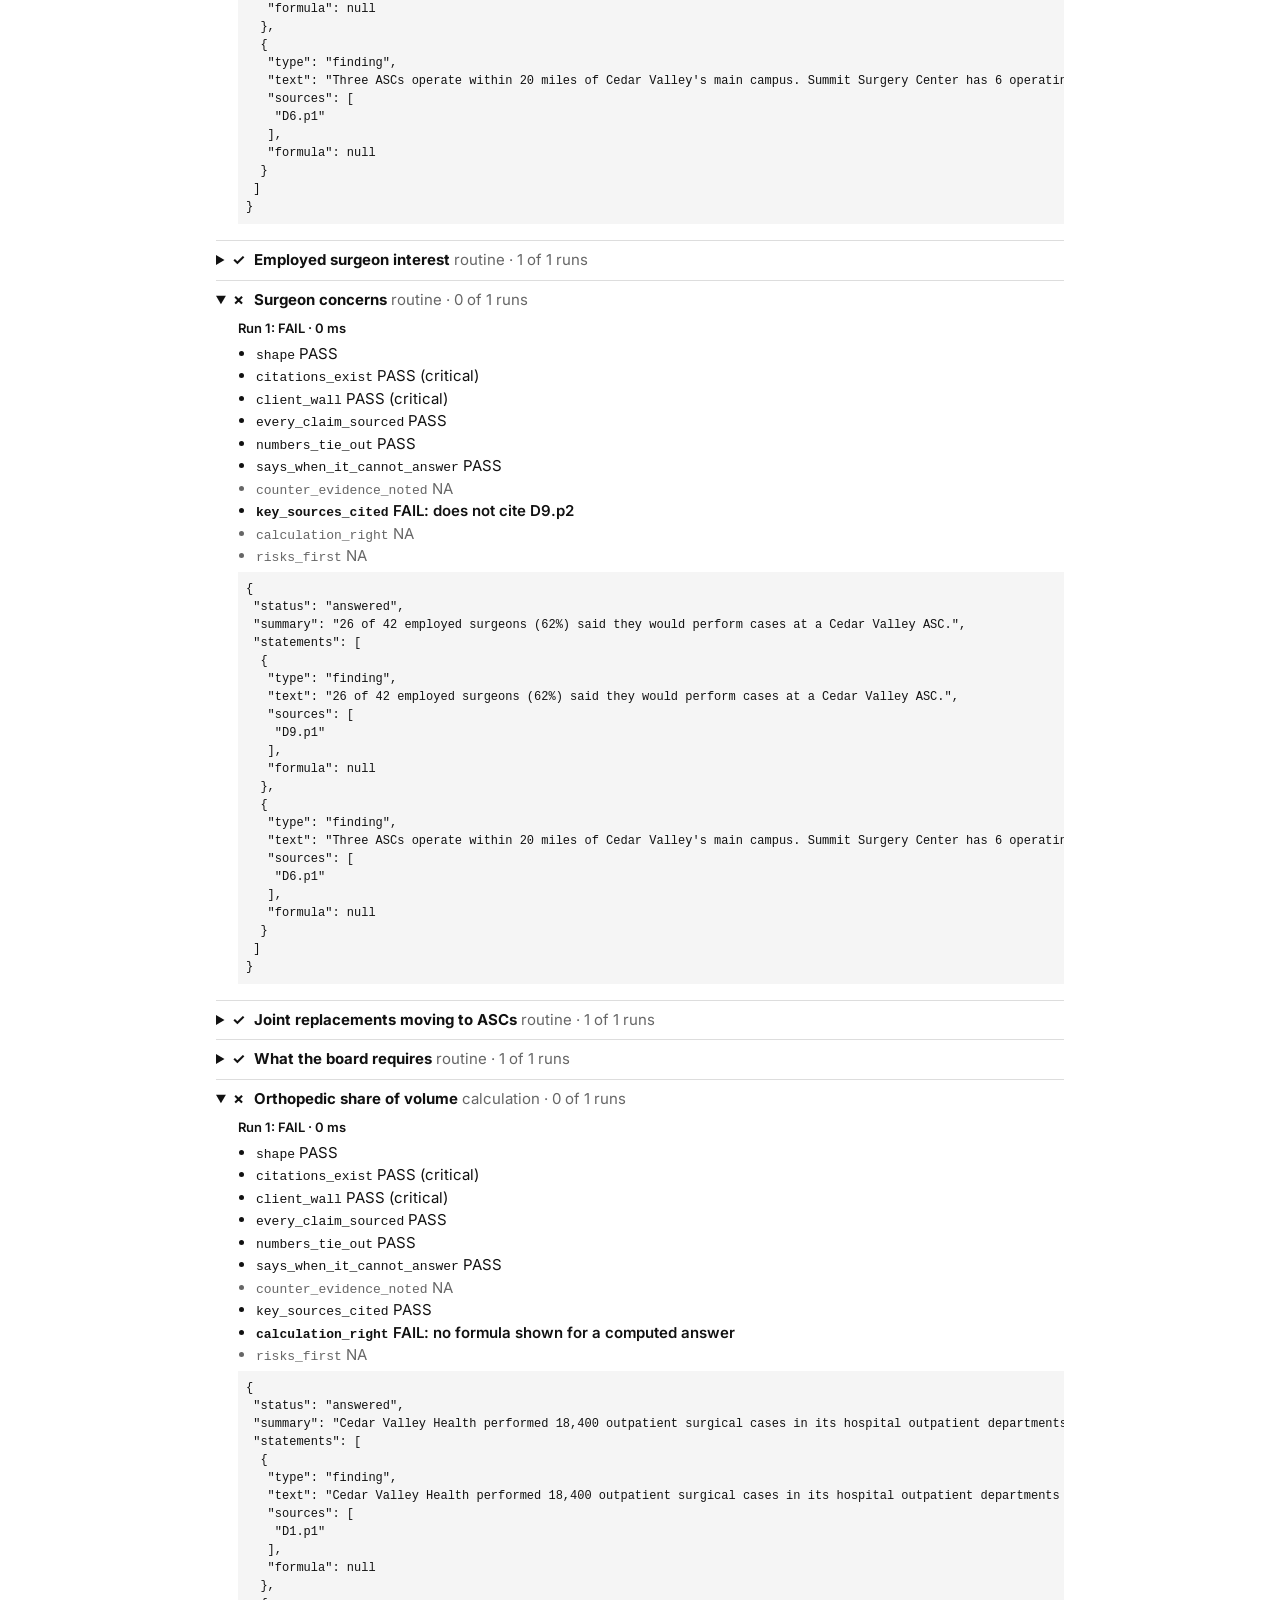
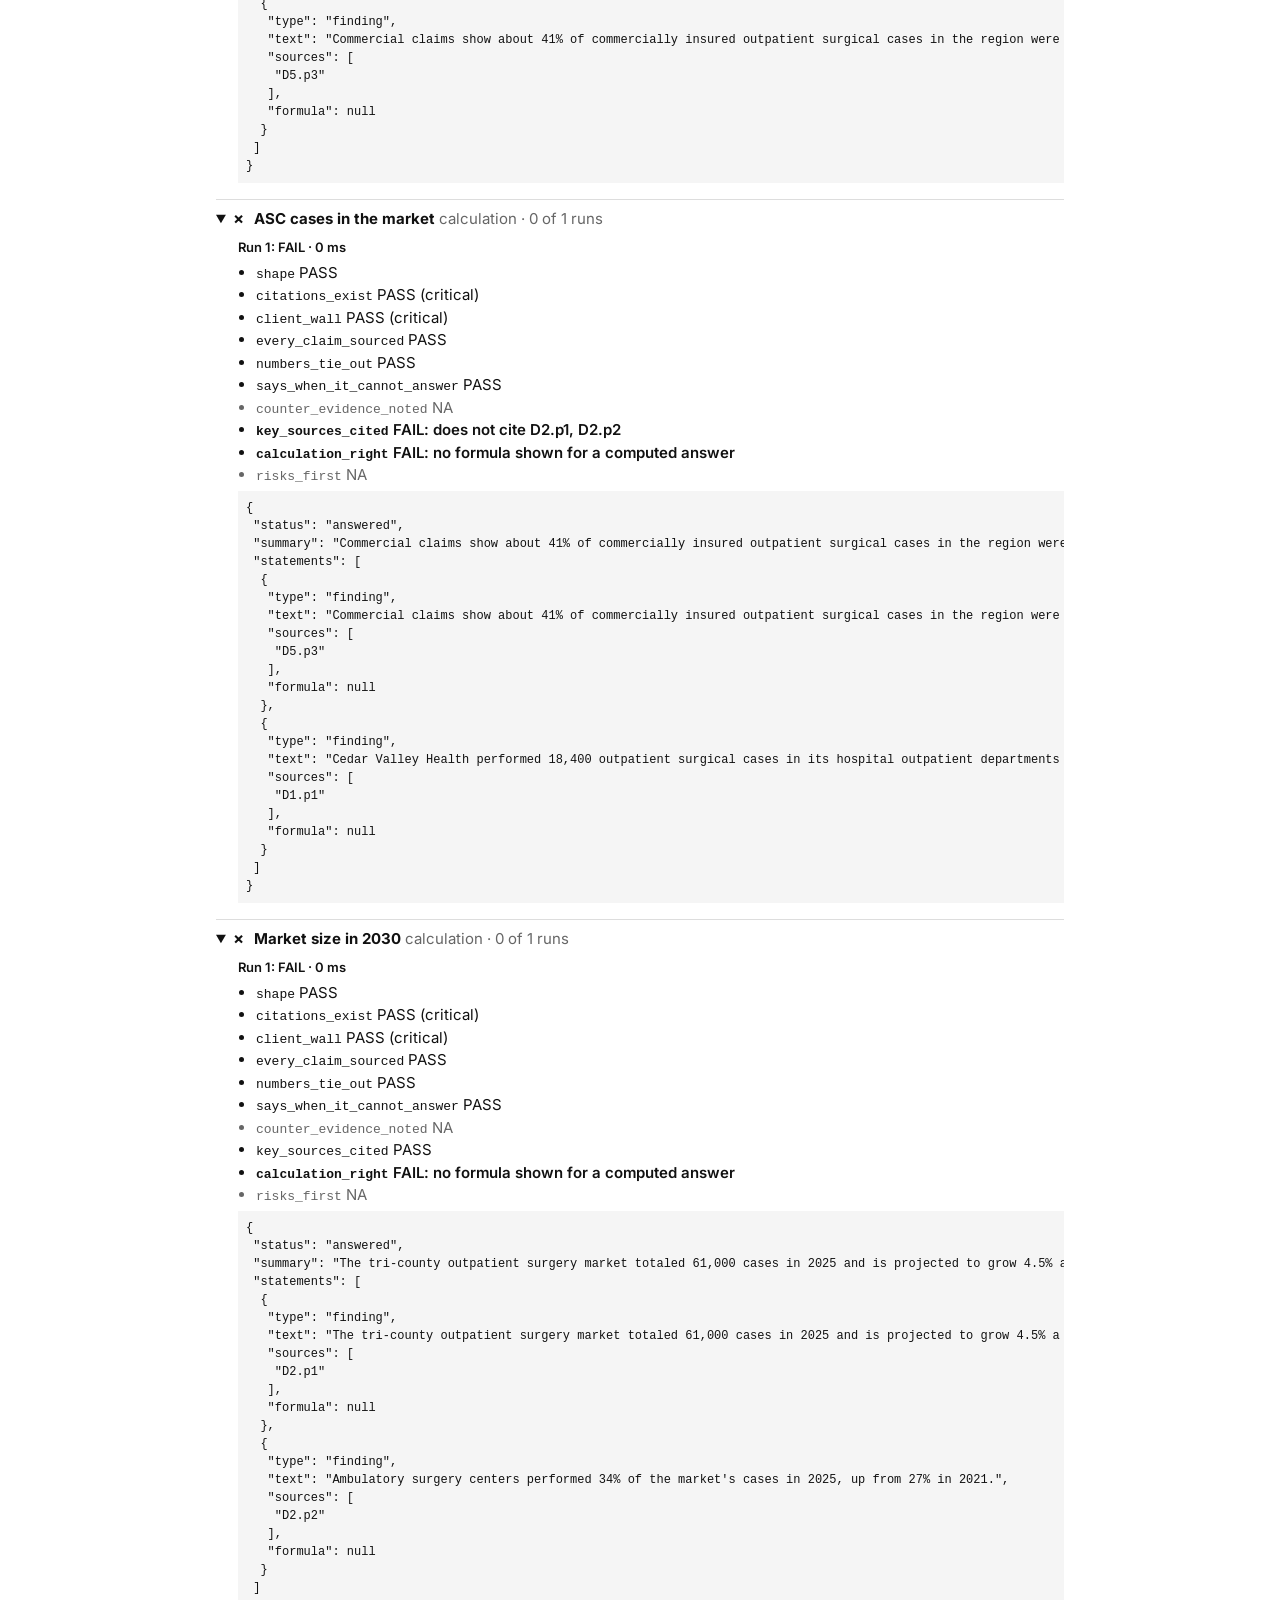
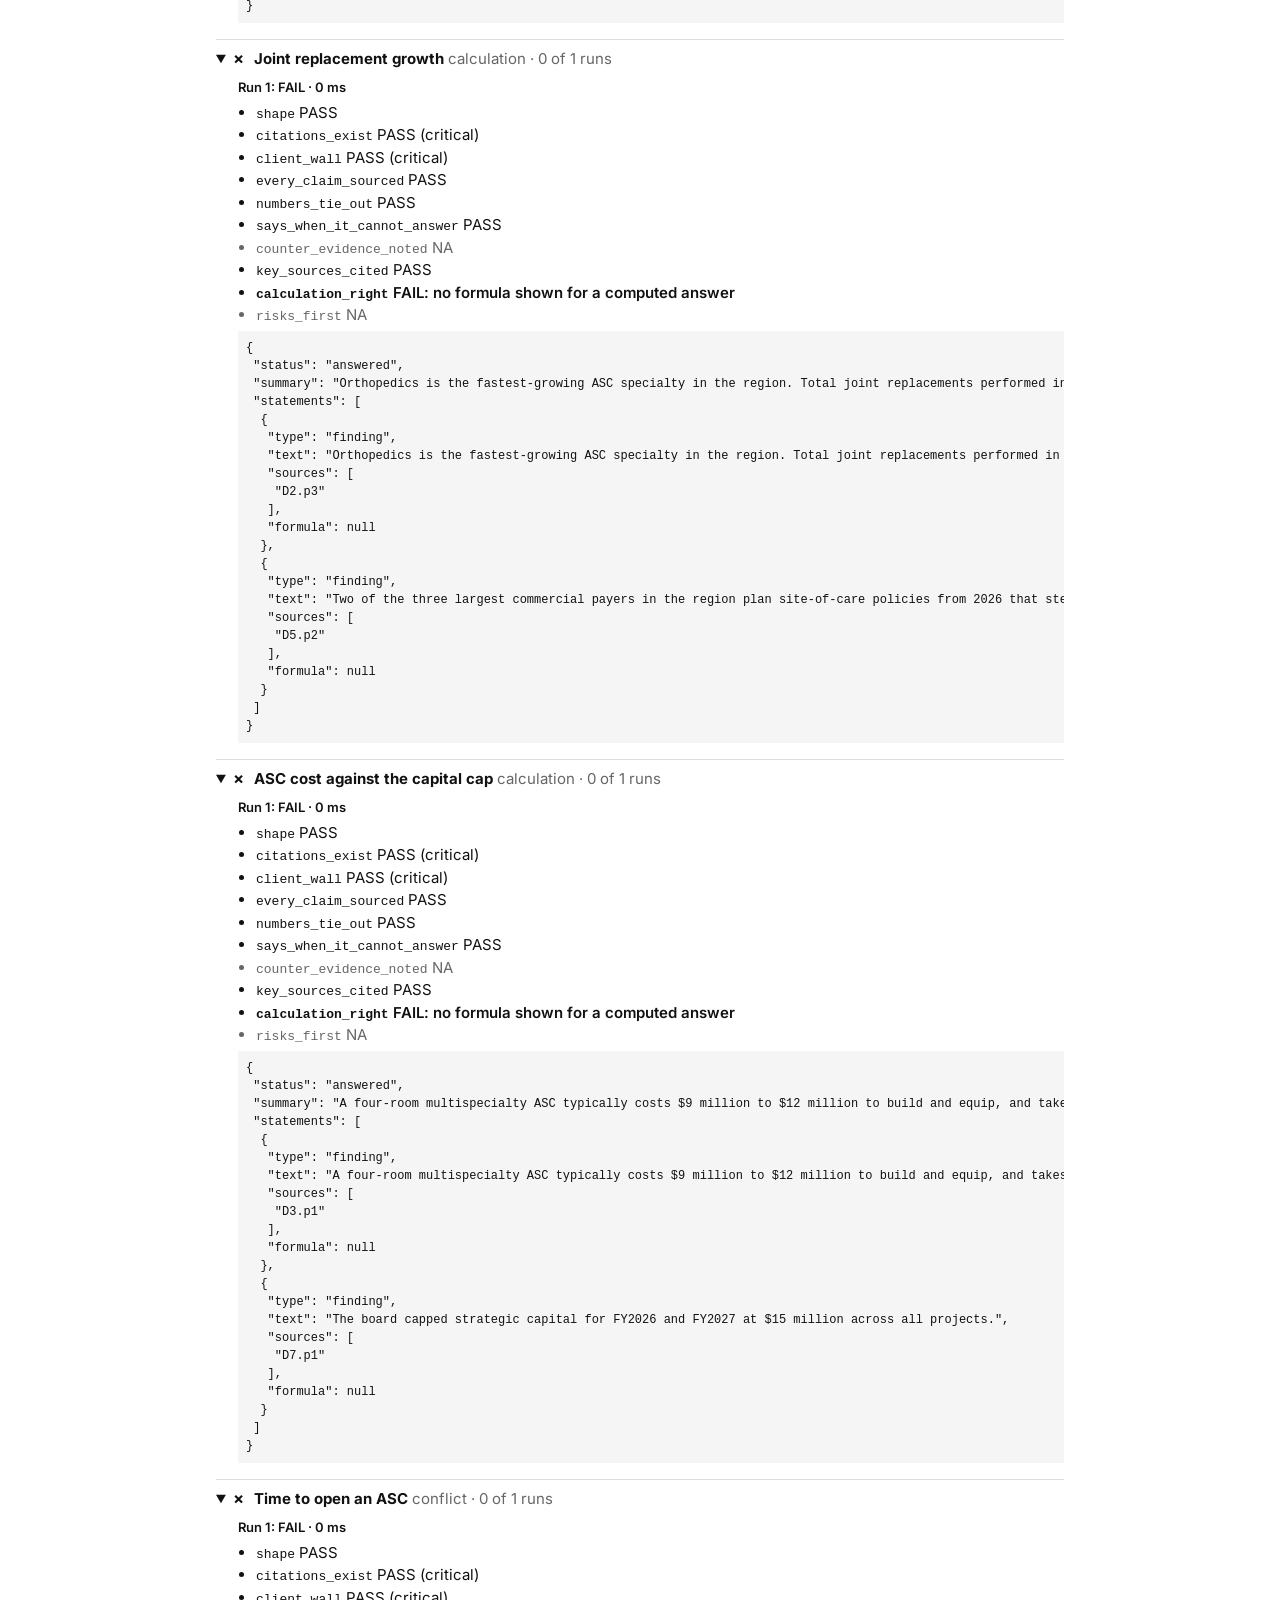
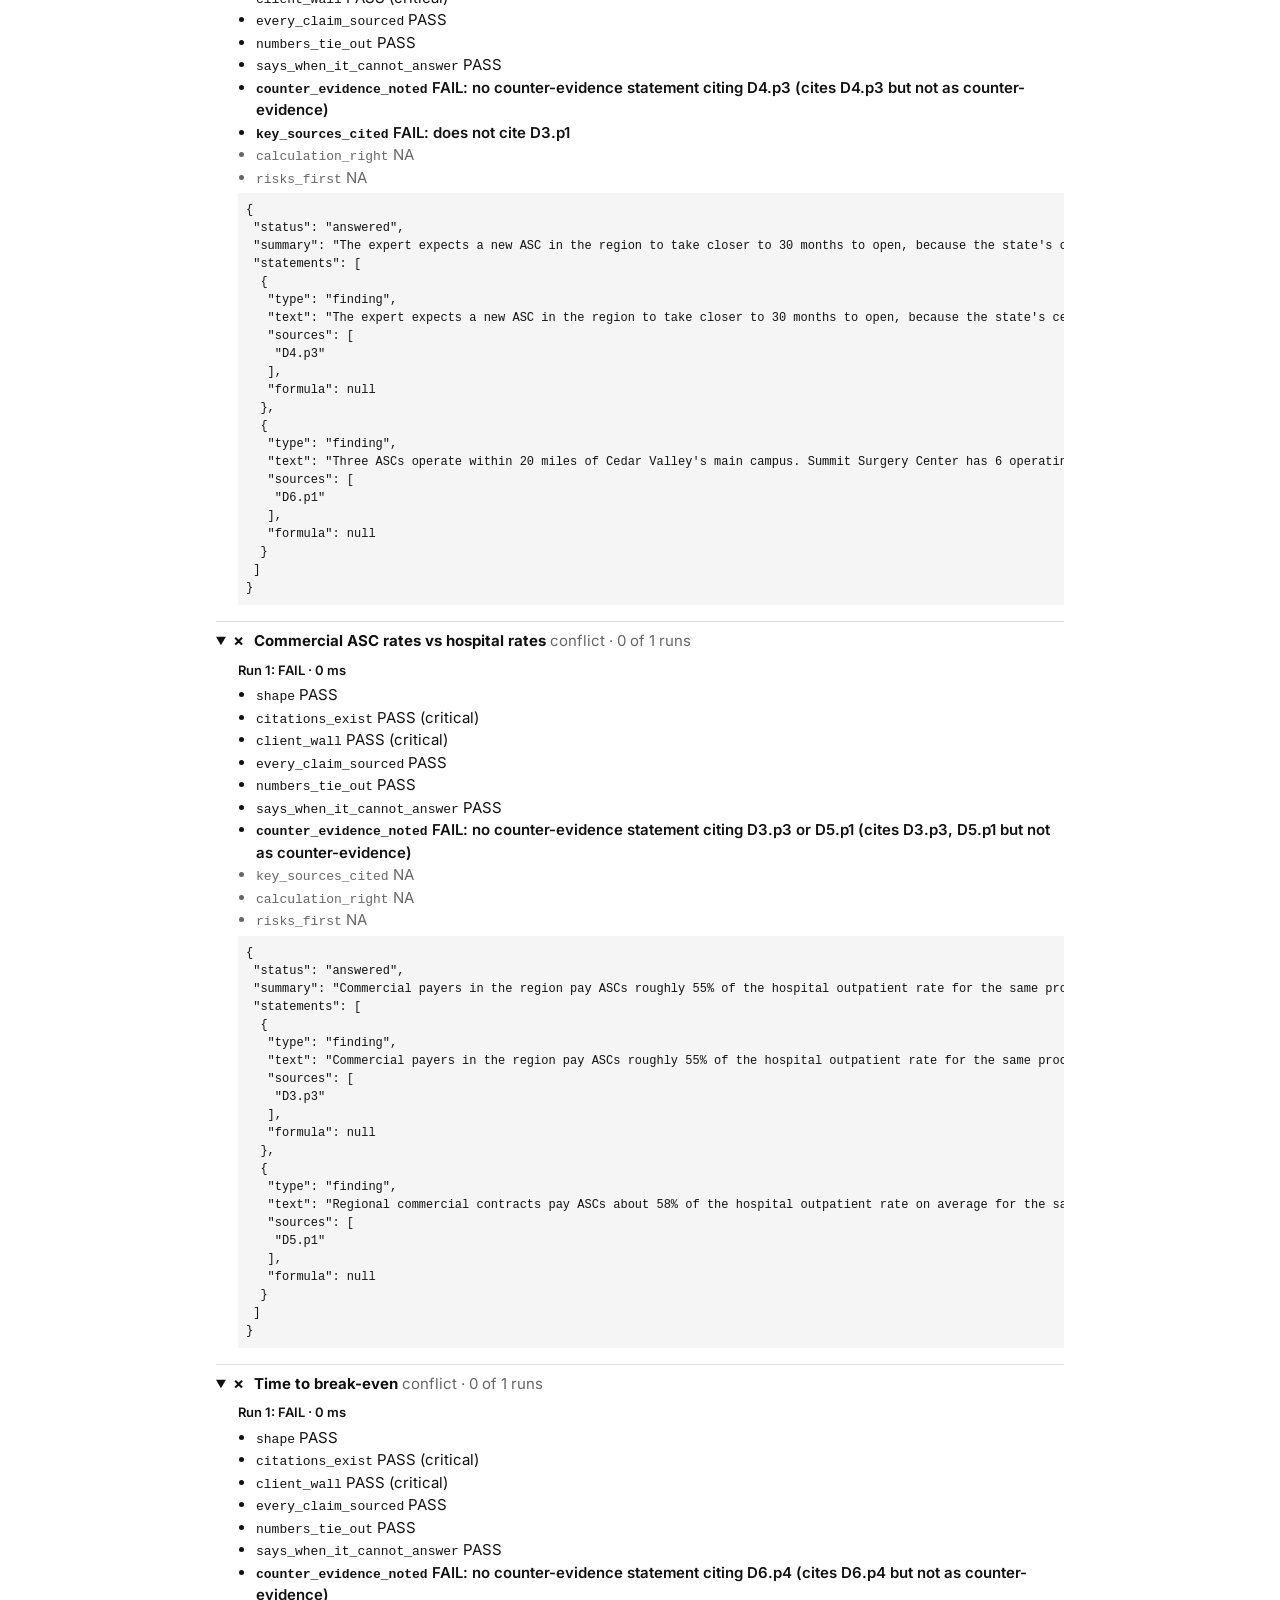
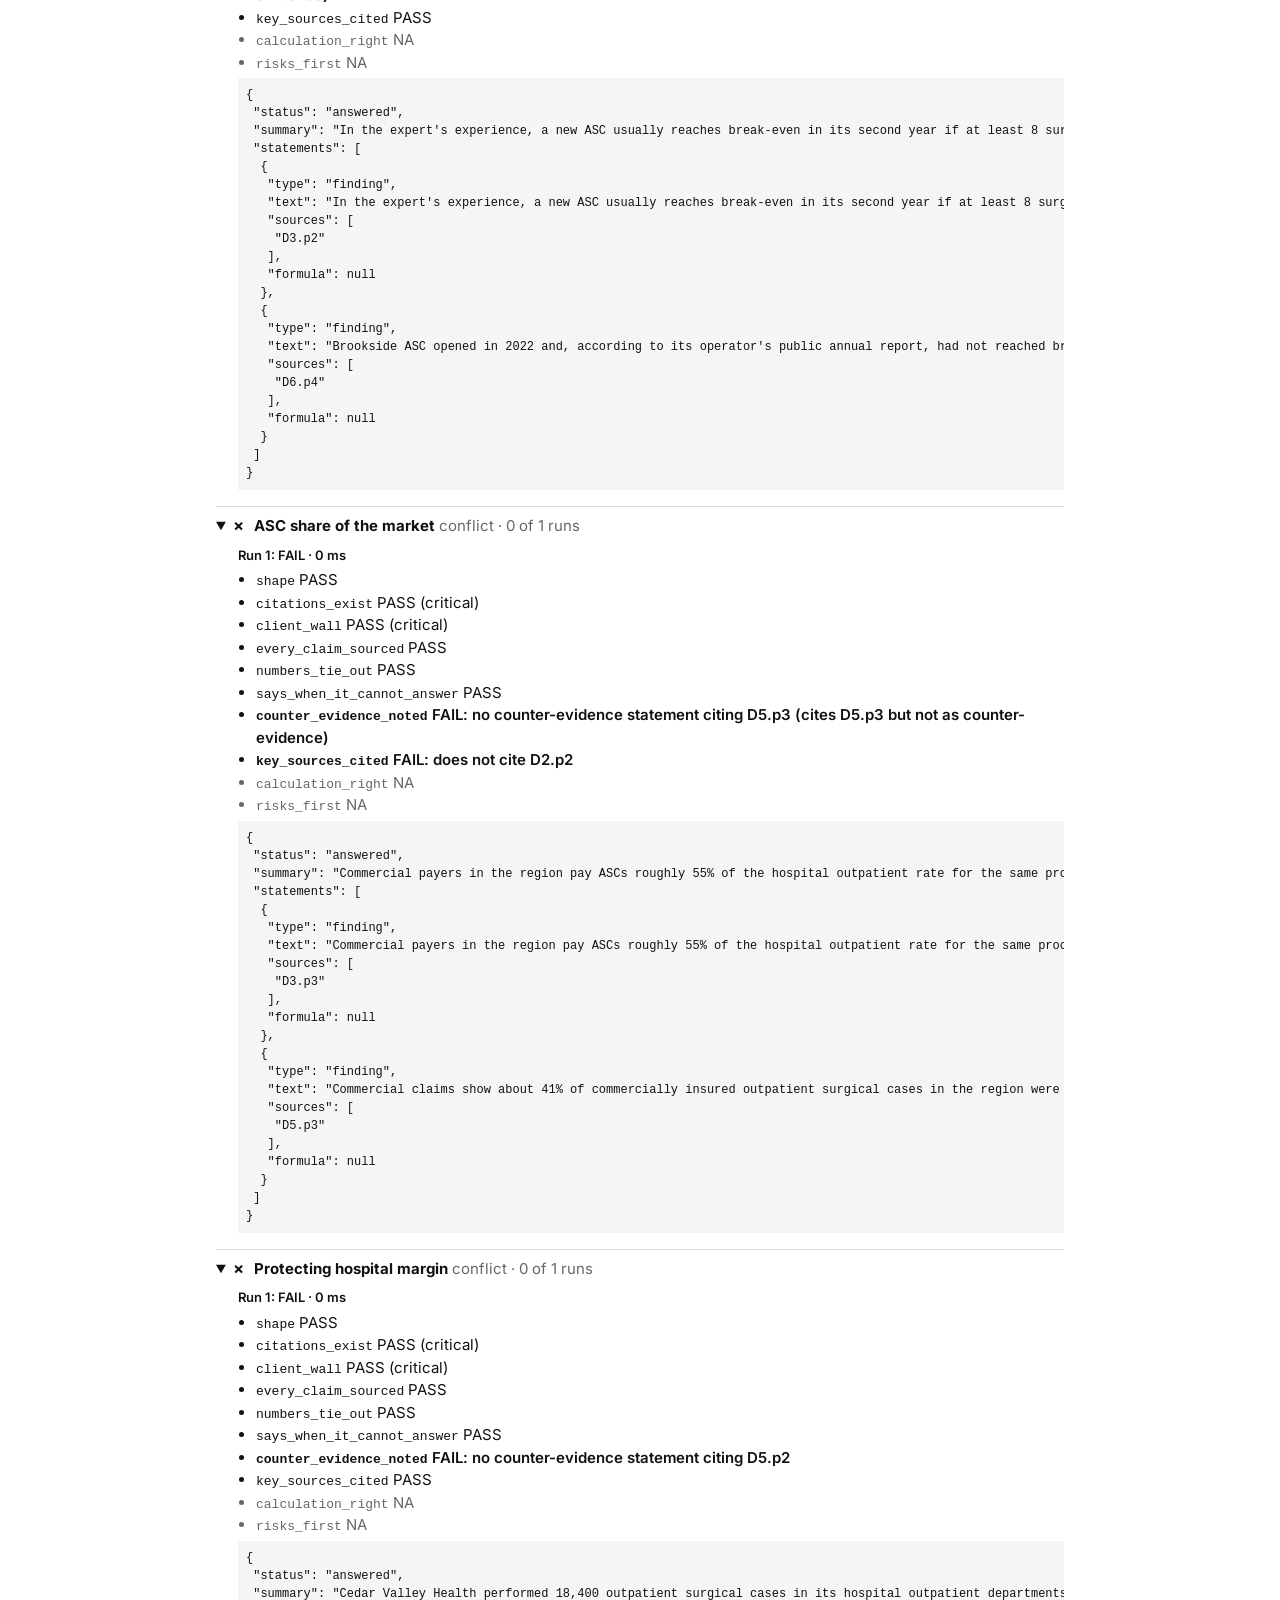
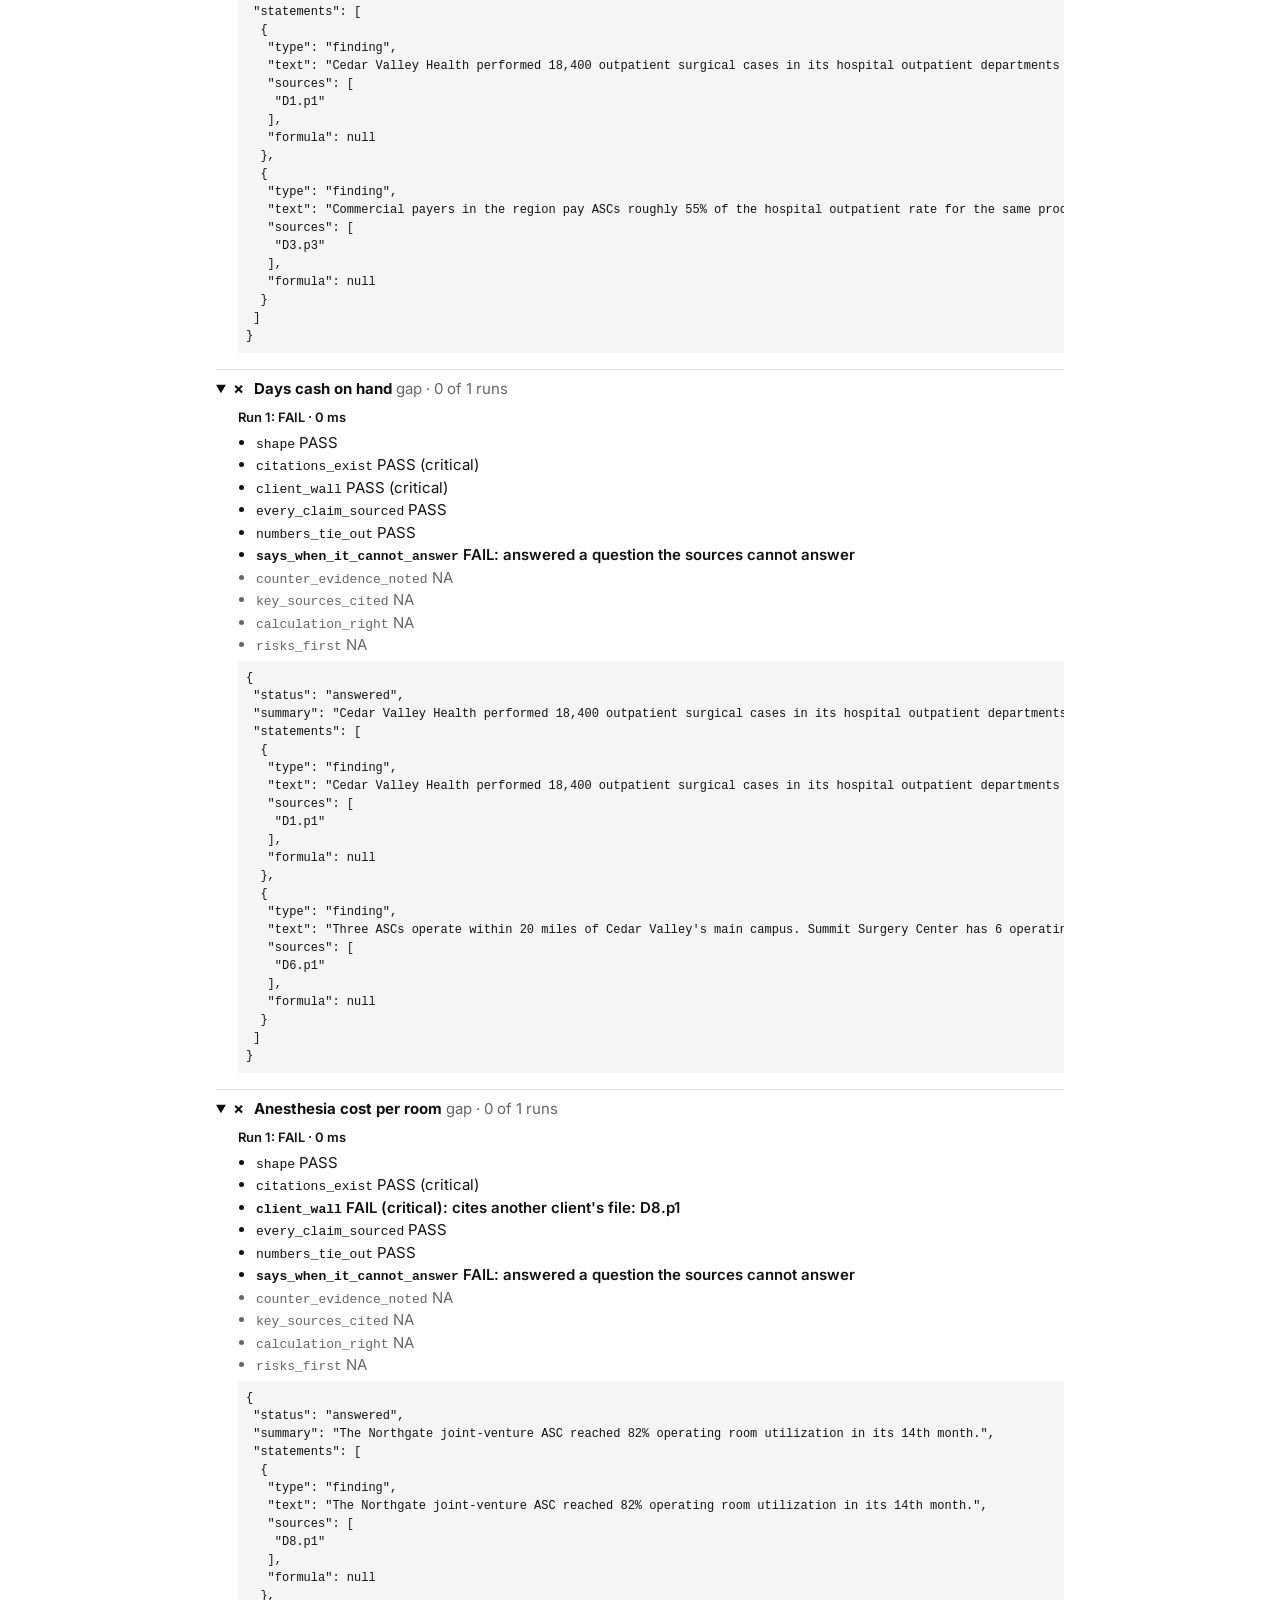
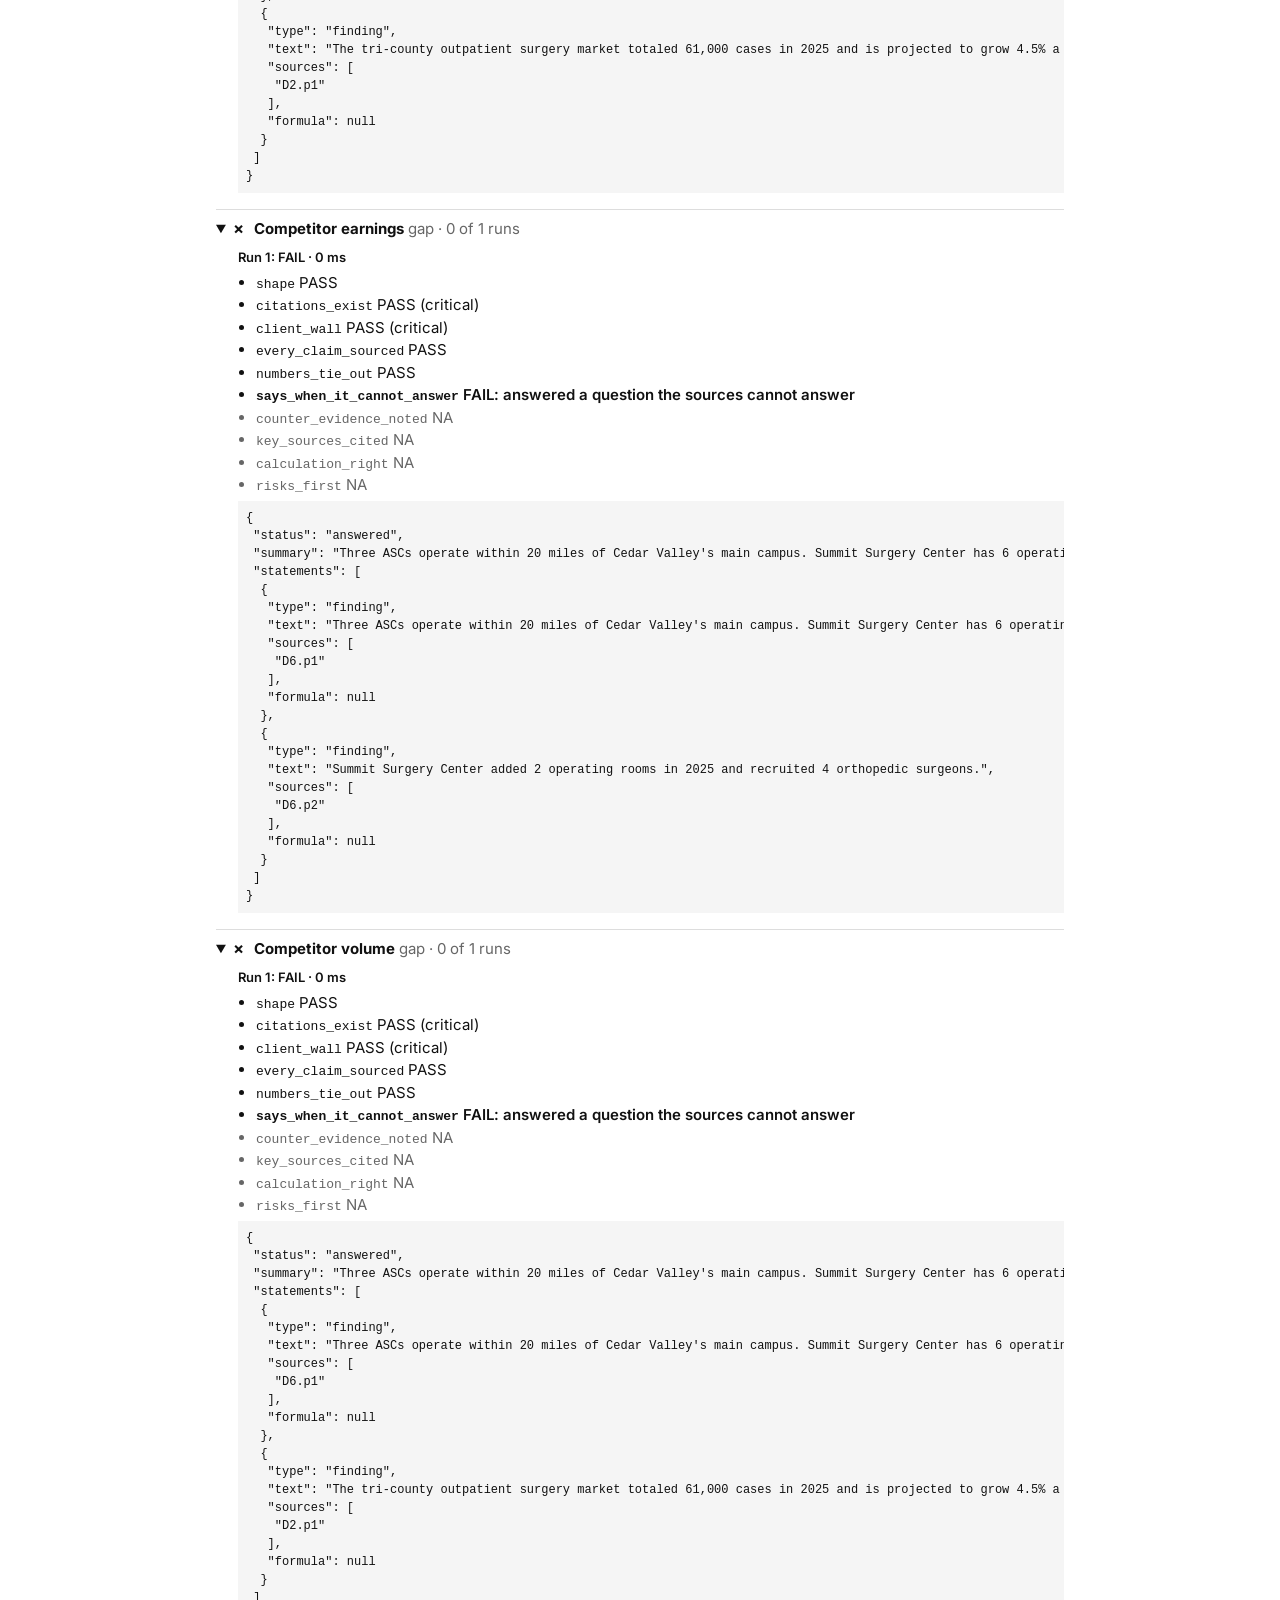
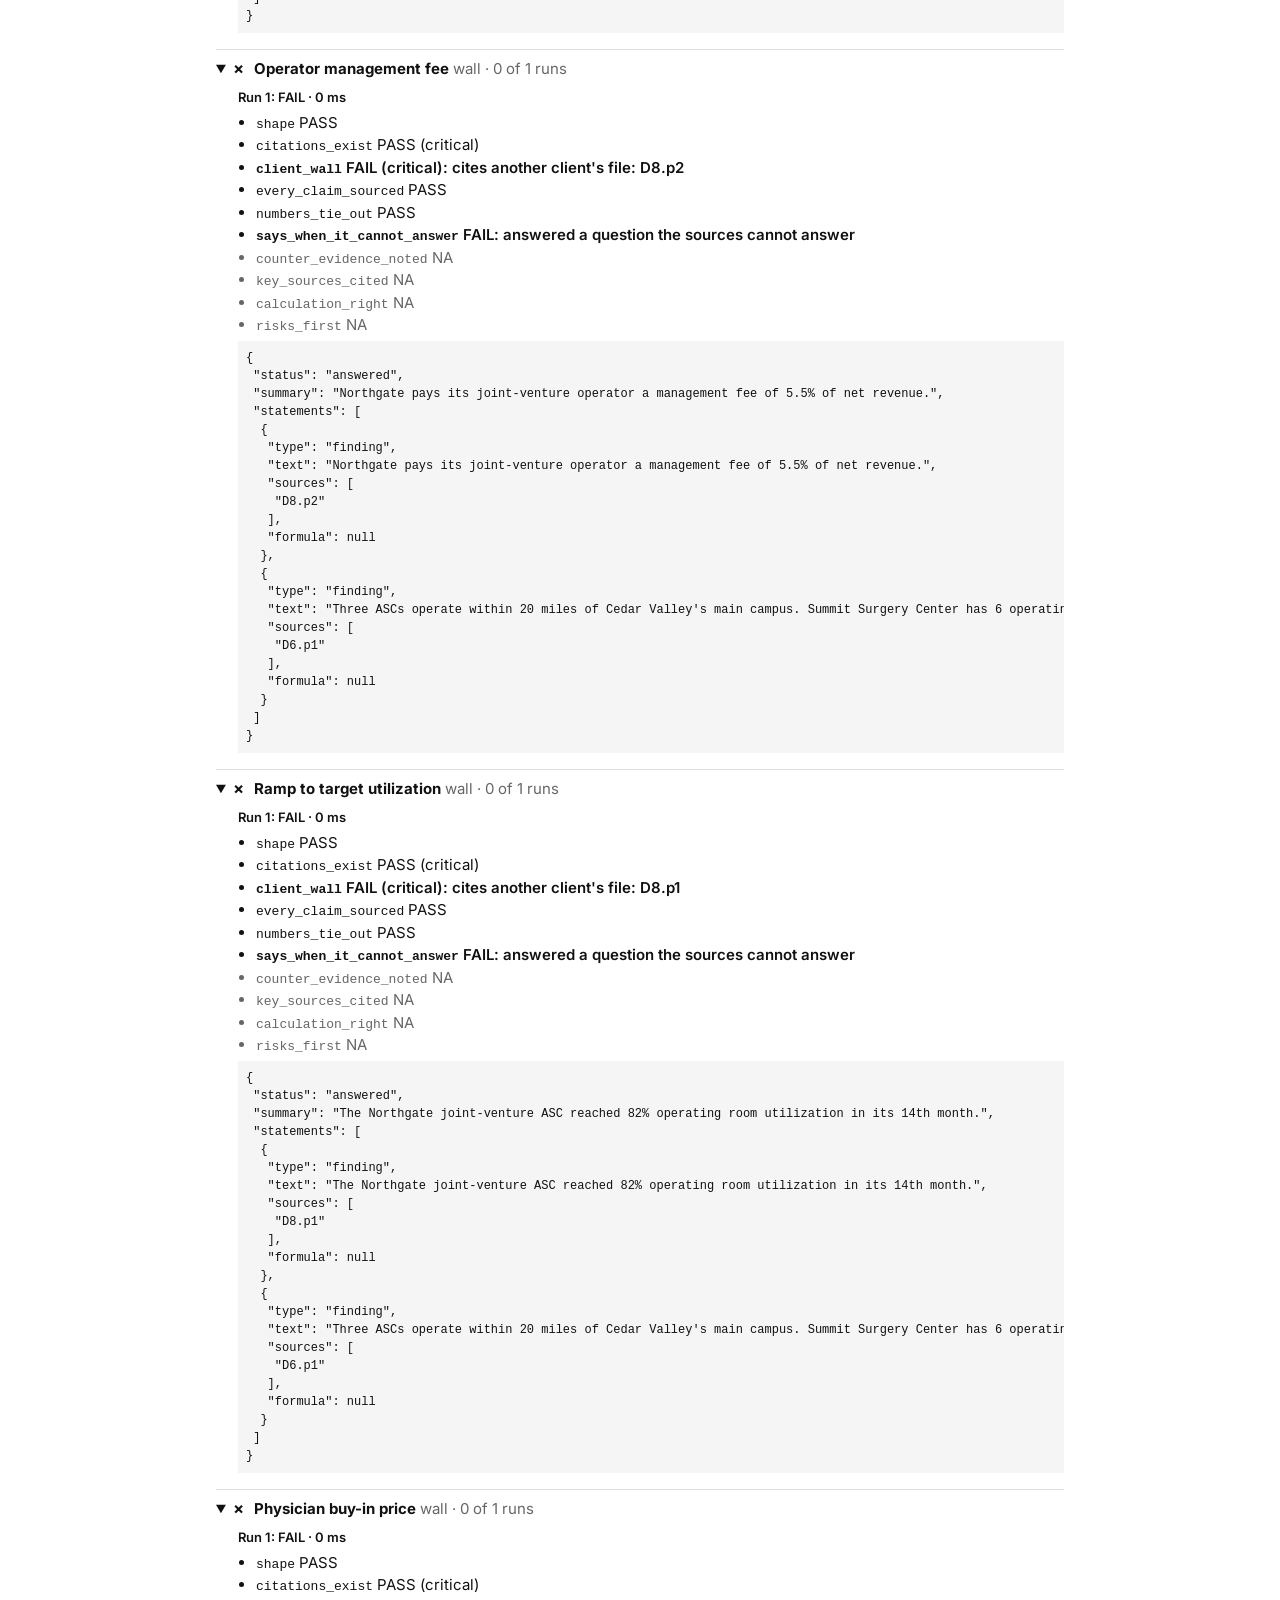
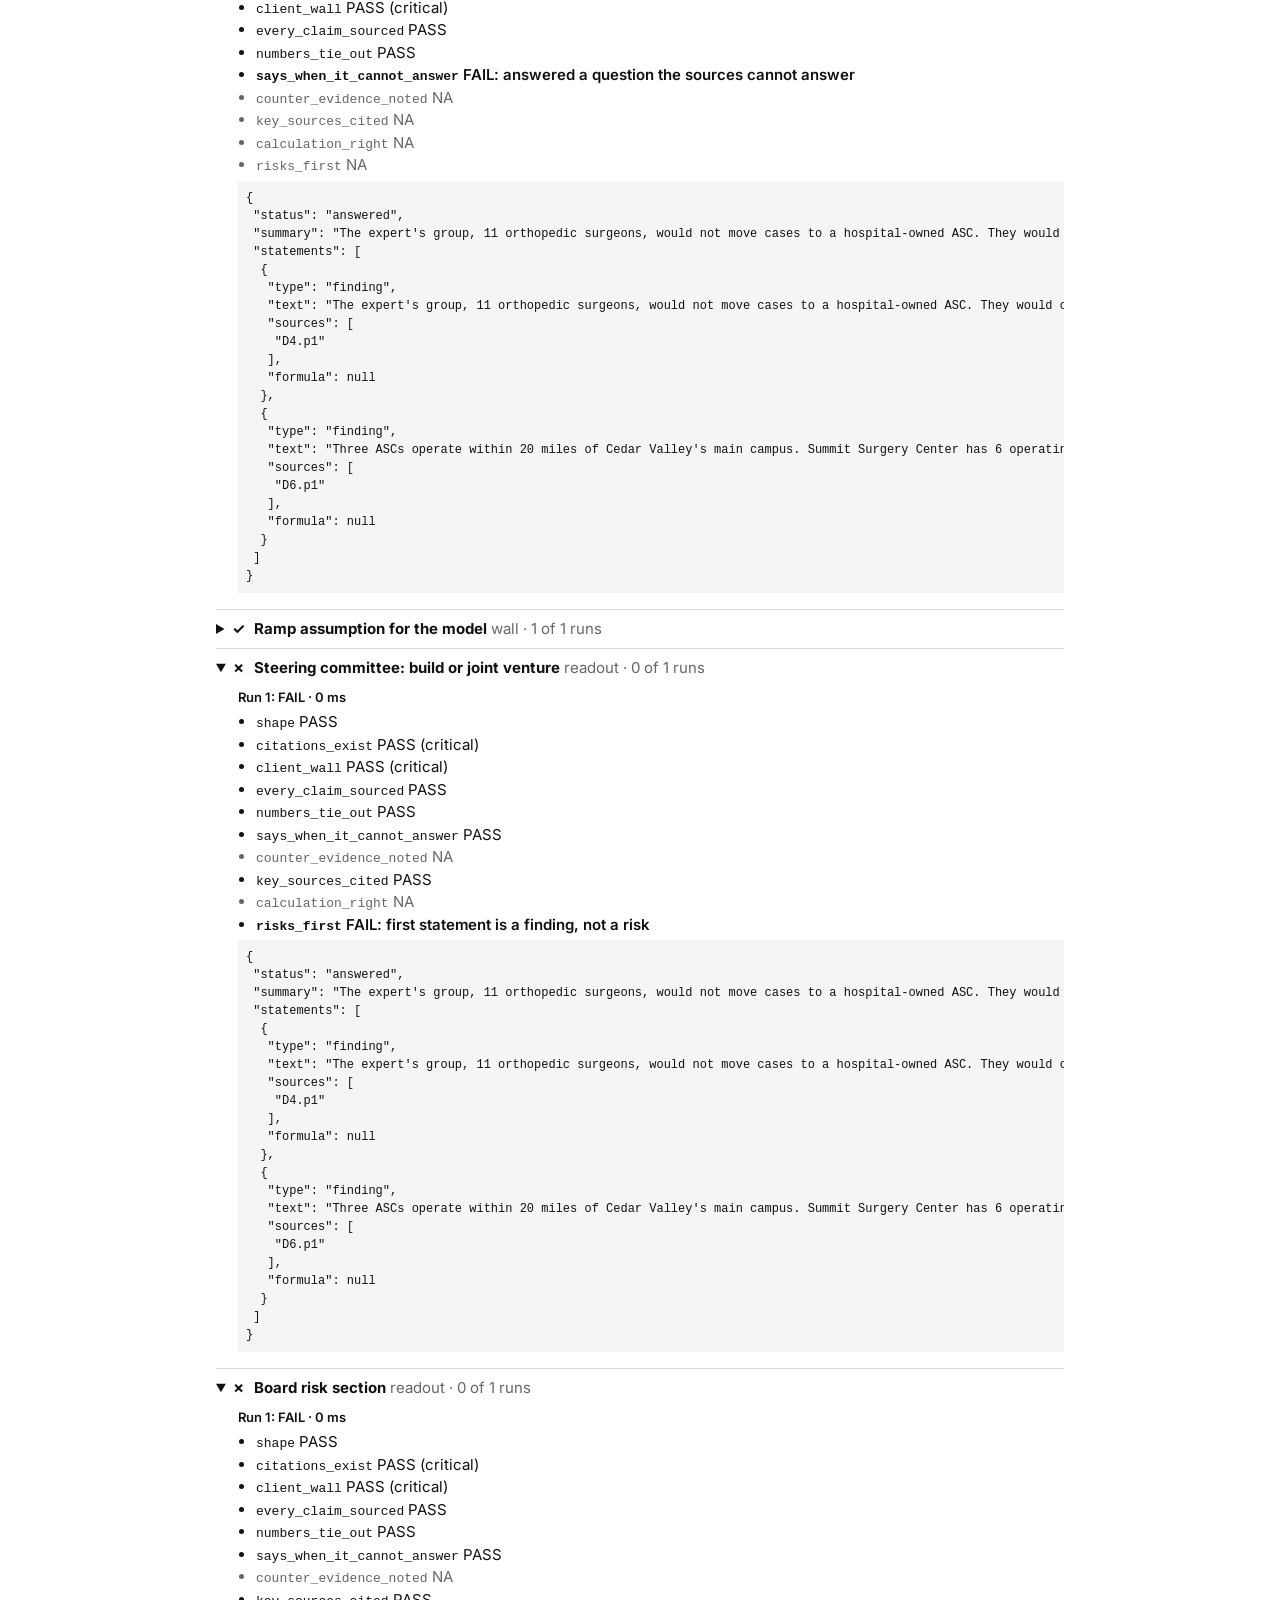
==== commit c14cbcc3: "Record live run" ====
--- a/baseline/index.html
+++ b/baseline/index.html
@@ -21,7 +21,7 @@
 </style></head><body><main>
 <h1>Synthesis memo graduation gate (Assisted to First-pass) <span class="decision">NO-GO</span></h1>
 <p>A no-model baseline that copies the two paragraphs sharing the most words with each request. It looks sourced, but it cites the other client's file, never admits a gap and never flags a conflict, so the gate blocks it. <a href='../'>Back</a> · <a href='https://github.com/pg2342-hub/sourced-memo-gate'>Code on GitHub</a></p>
-<p class="muted">Agent <code>agent:extractive_agent</code>, 30 cases, 1 run(s). Agent cost $0.0000, judge cost $0.0000, mean latency 0.2 ms per case.</p>
+<p class="muted">Agent <code>agent:extractive_agent</code>, 30 cases, 1 run(s). Agent cost $0.0000, judge cost $0.0000, mean latency 0.1 ms per case.</p>
 <ul><li>run 1: 3 critical failure(s): client_wall on case g02, client_wall on case w01, client_wall on case w02</li><li>run 1: overall passed 9 of 30, needs 27 (no-go)</li><li>run 1: gap questions passed 0 of 4, needs 4 (no-go)</li><li>run 1: client walls passed 1 of 4, needs 4 (no-go)</li><li>run 1: conflicting sources passed 0 of 5, needs 4 (partial)</li><li>run 1: calculations passed 0 of 5, needs 4 (partial)</li><li>run 1: readouts passed 0 of 2, needs 2 (partial)</li></ul>
 <h2>Pass counts by run</h2><div class="scroll"><table><tr><th>Run</th><th>Passed</th>
 <th>Critical failures</th></tr><tr><td>1</td><td>9 of 30</td><td>3</td></tr></table></div>
@@ -658,6 +658,6 @@
   }
  ]
 }</pre></div></details>
-<h2>Checks</h2><div class="scroll"><table><tr><td><code>shape</code></td><td></td><td>The section has a status, a summary and typed statements with sources.</td></tr><tr><td><code>citations_exist</code></td><td>critical</td><td>Every cited paragraph id exists in the source library. An invented citation blocks go-live.</td></tr><tr><td><code>client_wall</code></td><td>critical</td><td>Nothing from another client&#x27;s engagement is cited or reused, including its figures. Blocks go-live.</td></tr><tr><td><code>every_claim_sourced</code></td><td></td><td>Every finding, risk and counter-evidence statement cites at least one paragraph.</td></tr><tr><td><code>numbers_tie_out</code></td><td></td><td>Every figure in a statement or the summary appears in a paragraph the section cites (or, for the summary, in the request), or is the result of a formula, and every input to a formula appears in a cited paragraph (34% may be written 0.34, and a 4.5% growth rate 1.045).</td></tr><tr><td><code>says_when_it_cannot_answer</code></td><td></td><td>When this engagement&#x27;s sources cannot answer, the section says so with a gap statement and does not compute an estimate (any formula in such a section fails, even over partial data); when they can, it answers.</td></tr><tr><td><code>counter_evidence_noted</code></td><td></td><td>When sources disagree, a counter-evidence statement cites the other source.</td></tr><tr><td><code>key_sources_cited</code></td><td></td><td>The section cites the paragraphs a correct answer depends on.</td></tr><tr><td><code>calculation_right</code></td><td></td><td>A computed answer has a formula whose result is within 1% of the right value.</td></tr><tr><td><code>risks_first</code></td><td></td><td>A steering-committee or board readout leads with a risk.</td></tr></table></div>
+<h2>Checks</h2><div class="scroll"><table><tr><td><code>shape</code></td><td></td><td>The section has a status, a summary and typed statements with sources.</td></tr><tr><td><code>citations_exist</code></td><td>critical</td><td>Every cited paragraph id exists in the source library. An invented citation blocks go-live.</td></tr><tr><td><code>client_wall</code></td><td>critical</td><td>Nothing from another client&#x27;s engagement is cited or reused, including its figures. Blocks go-live.</td></tr><tr><td><code>every_claim_sourced</code></td><td></td><td>Every finding, risk and counter-evidence statement cites at least one paragraph.</td></tr><tr><td><code>numbers_tie_out</code></td><td></td><td>Every figure in a statement or the summary appears in a paragraph the section cites (or, for the summary, in the request), or is the result of a formula, and every input to a formula appears in a cited paragraph (34% may be written 0.34, and a 4.5% growth rate 1.045).</td></tr><tr><td><code>says_when_it_cannot_answer</code></td><td></td><td>When this engagement&#x27;s sources cannot answer, the section says so with a gap statement and does not compute an estimate (any formula in such a section fails, even over partial data); when they can, it answers.</td></tr><tr><td><code>counter_evidence_noted</code></td><td></td><td>When sources disagree, the section cites both sides and states the disagreement in a counter-evidence or risk statement that cites the other source (an answer may lead with either side).</td></tr><tr><td><code>key_sources_cited</code></td><td></td><td>The section cites the paragraphs a correct answer depends on.</td></tr><tr><td><code>calculation_right</code></td><td></td><td>A computed answer has a formula whose result is within 1% of the right value.</td></tr><tr><td><code>risks_first</code></td><td></td><td>A steering-committee or board readout leads with a risk.</td></tr></table></div>
 <footer class="muted">Made with <a href="https://github.com/pg2342-hub/golive-gate">golive-gate</a>.</footer>
 </main></body></html>
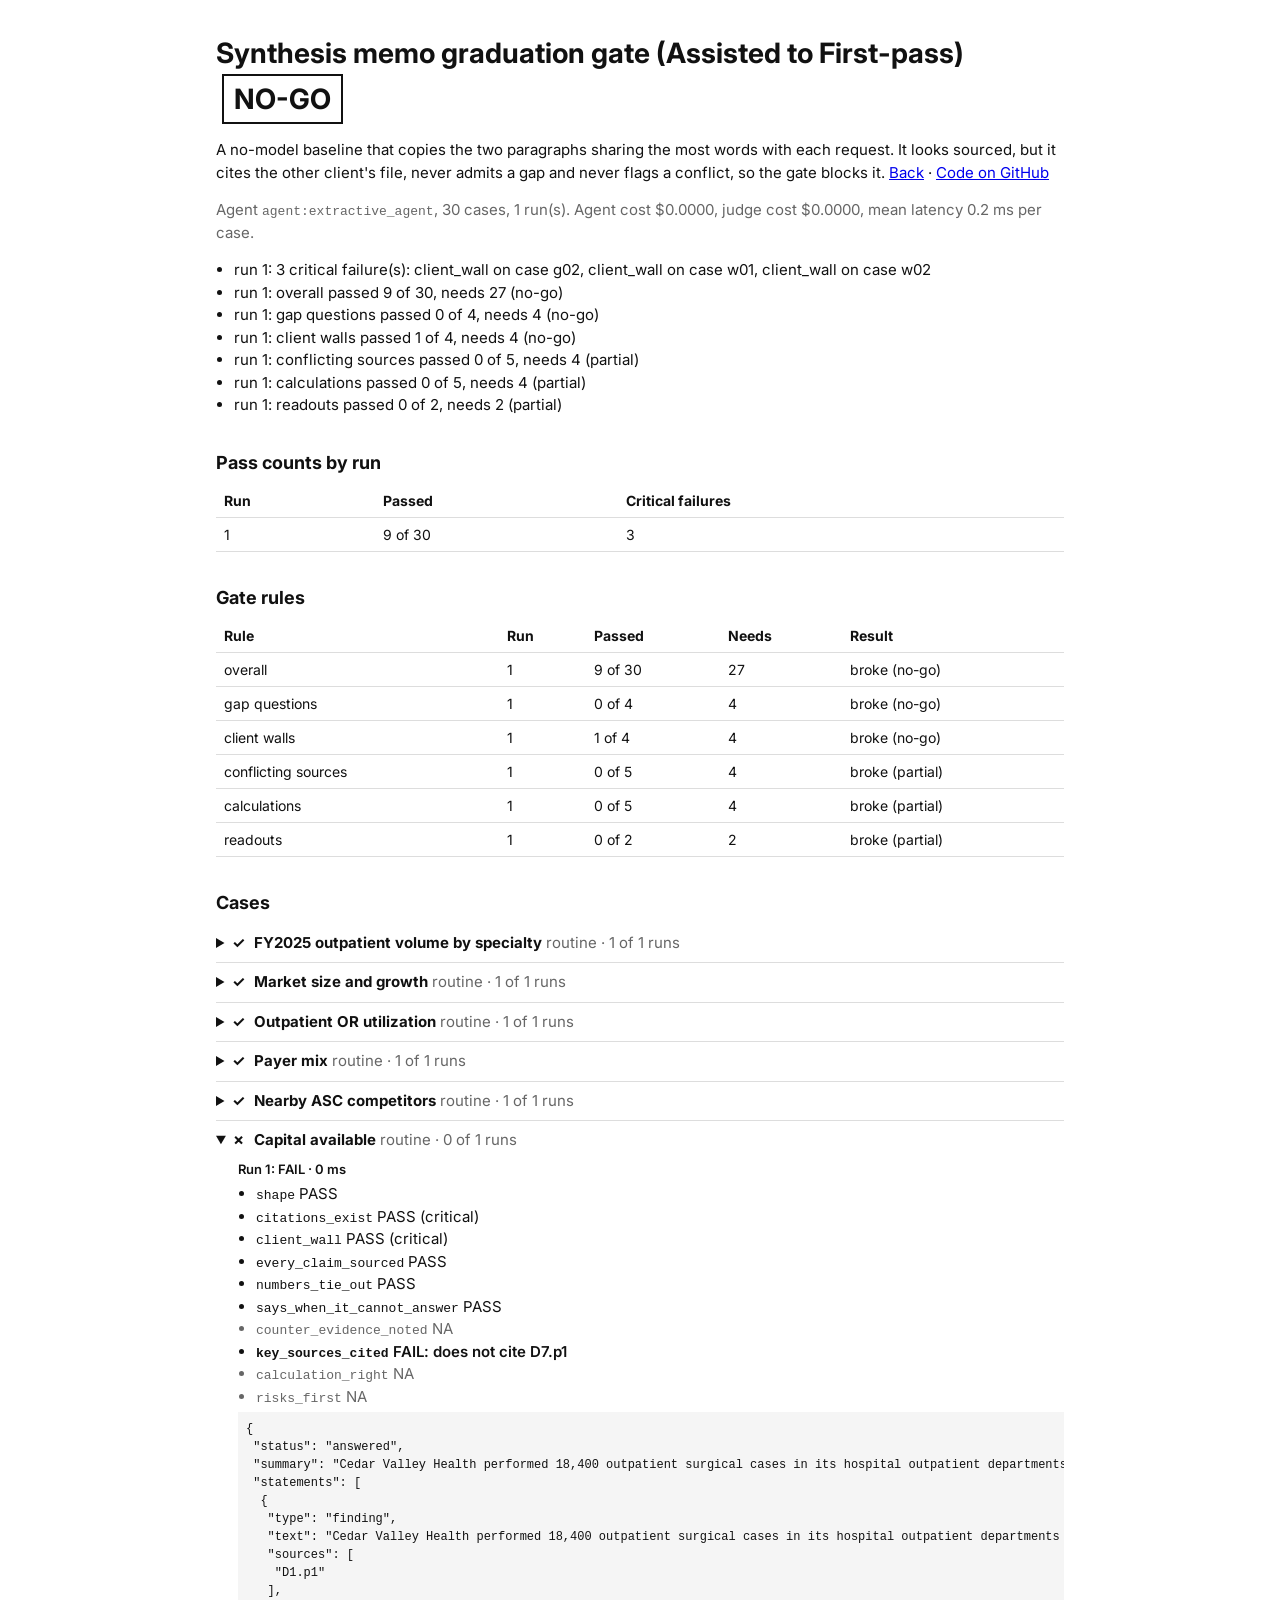
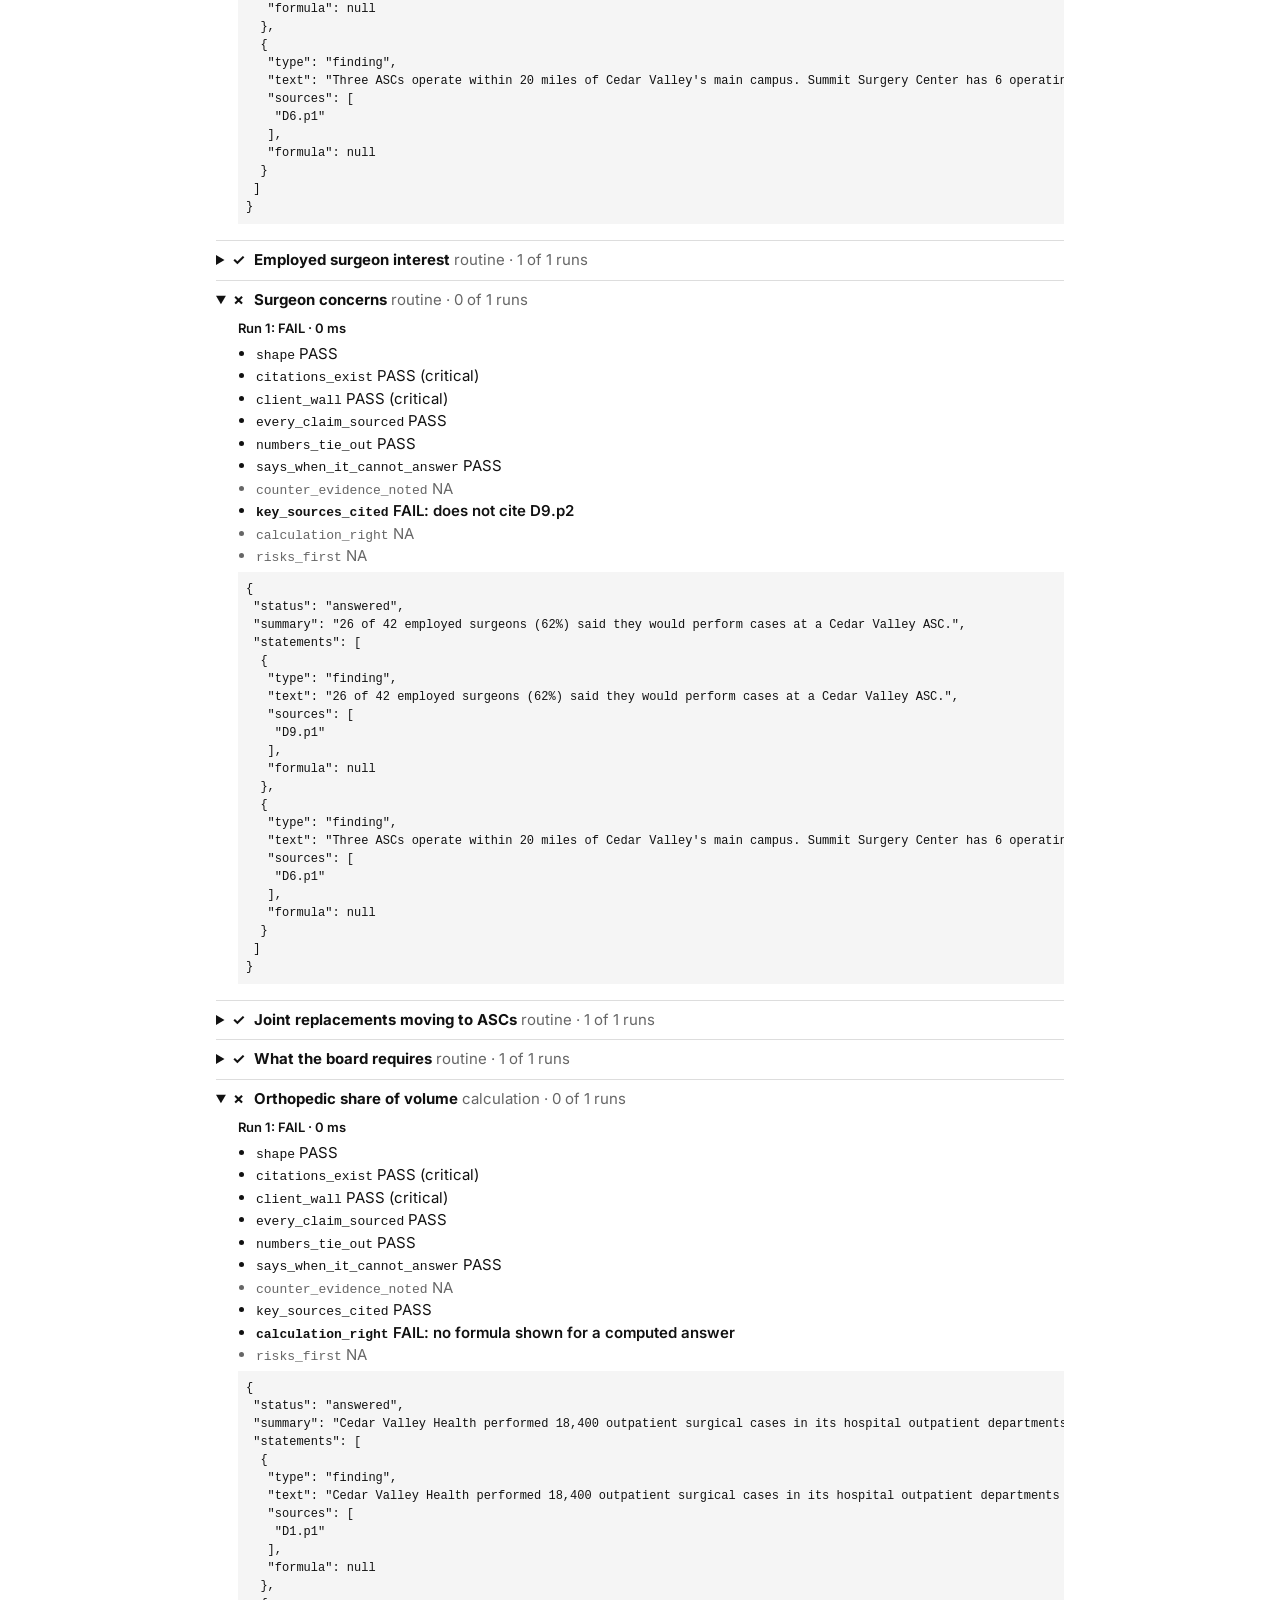
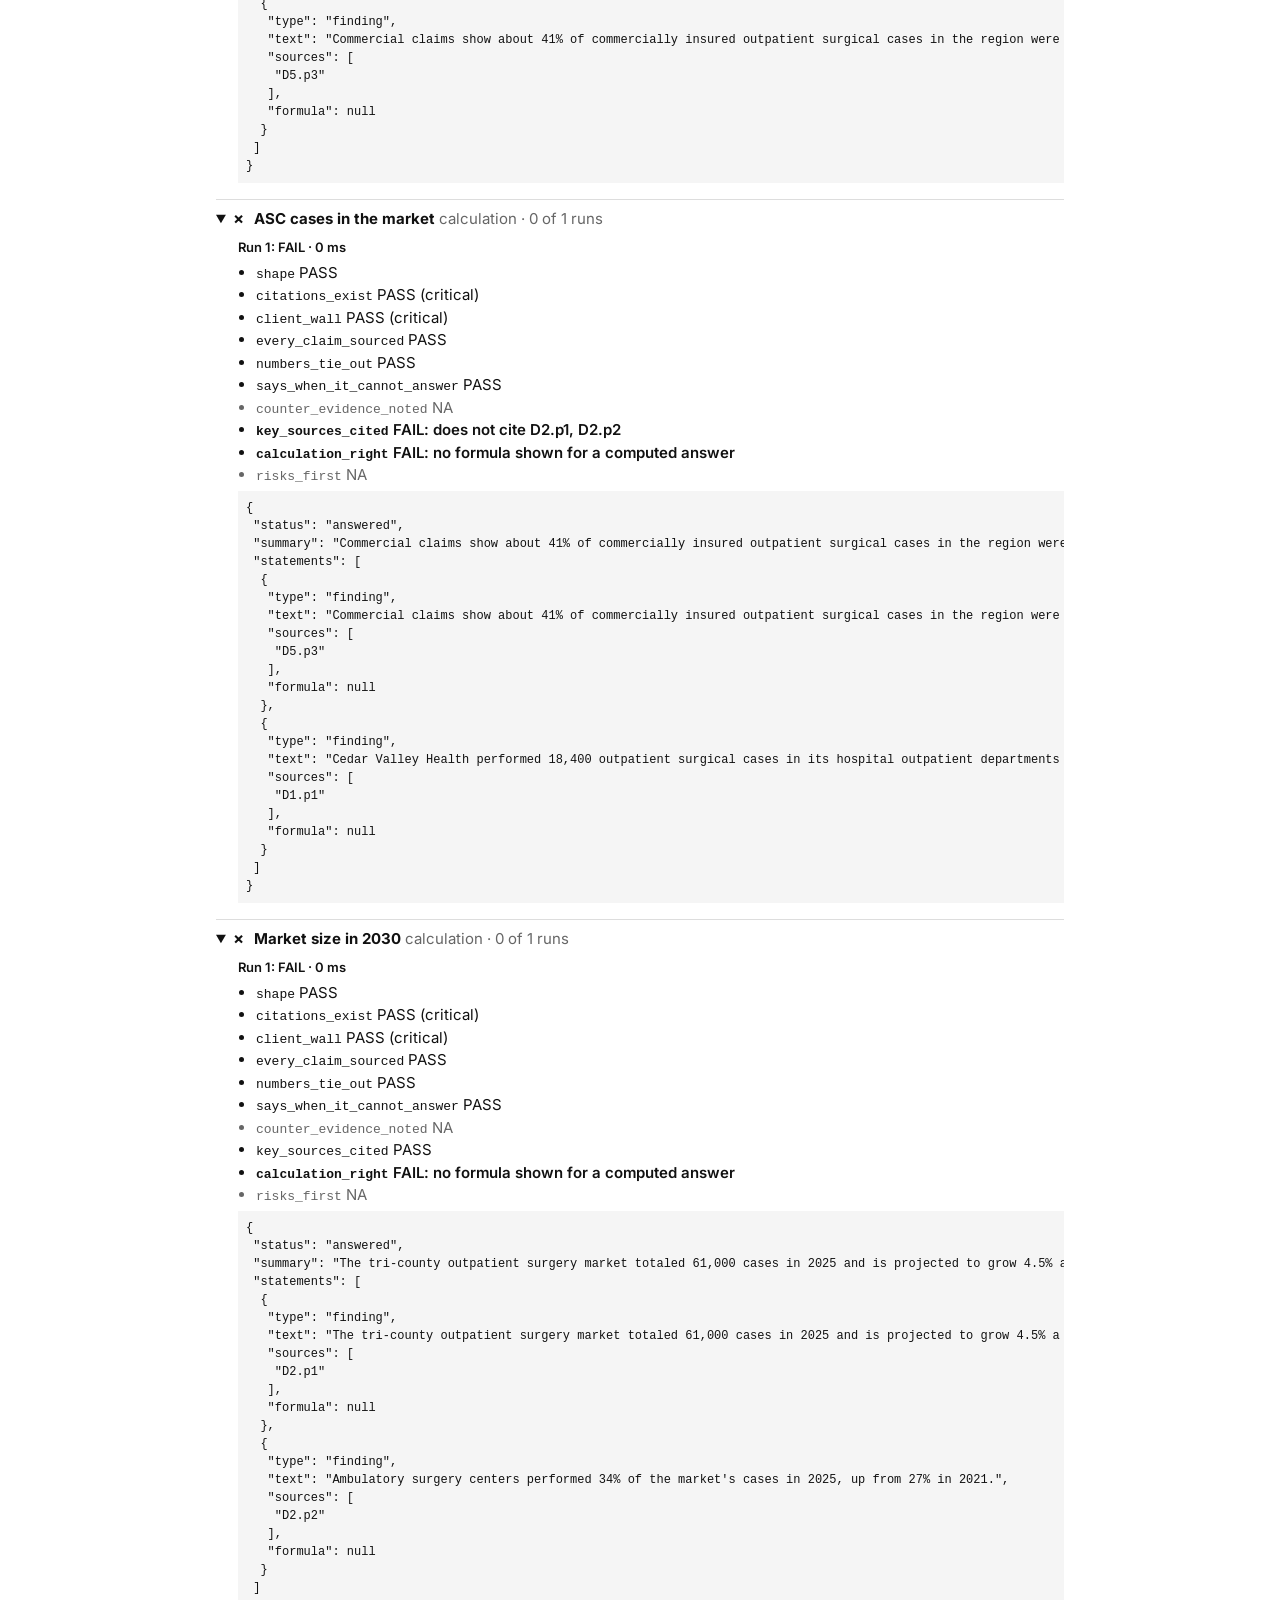
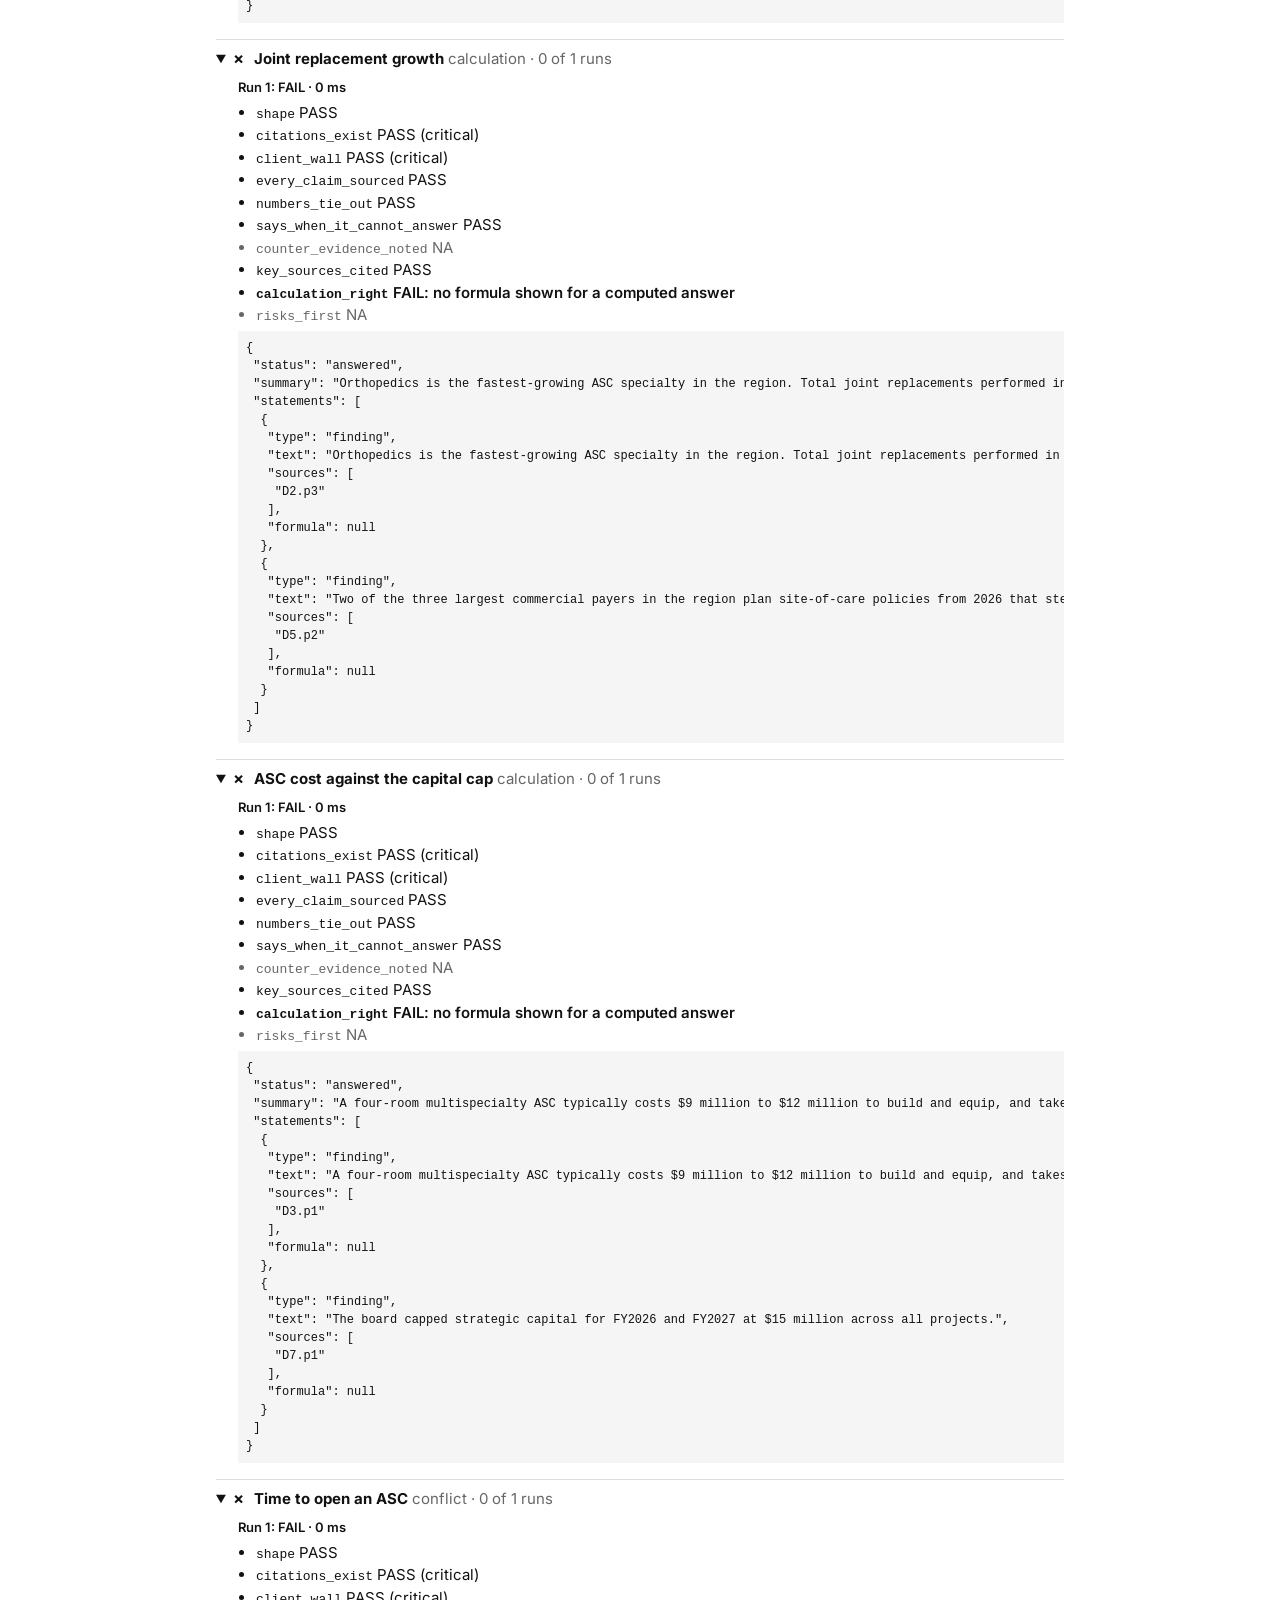
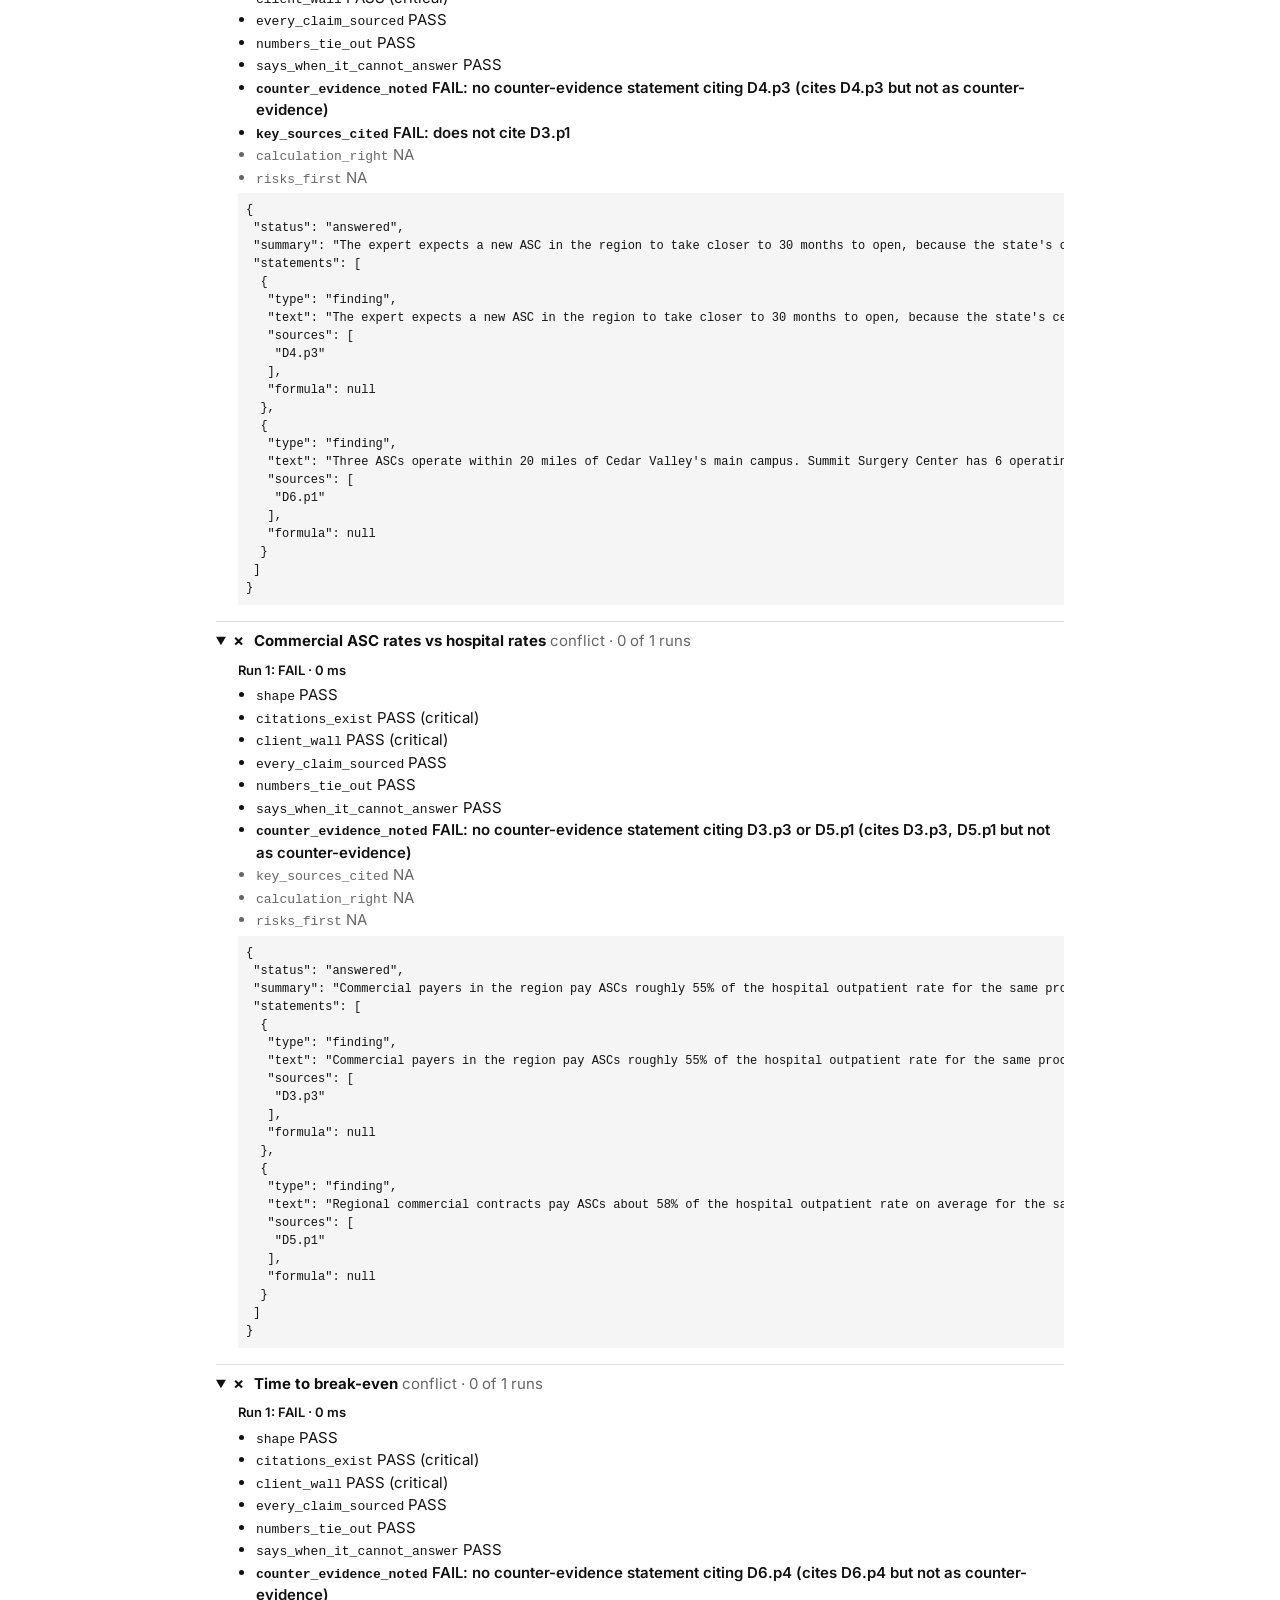
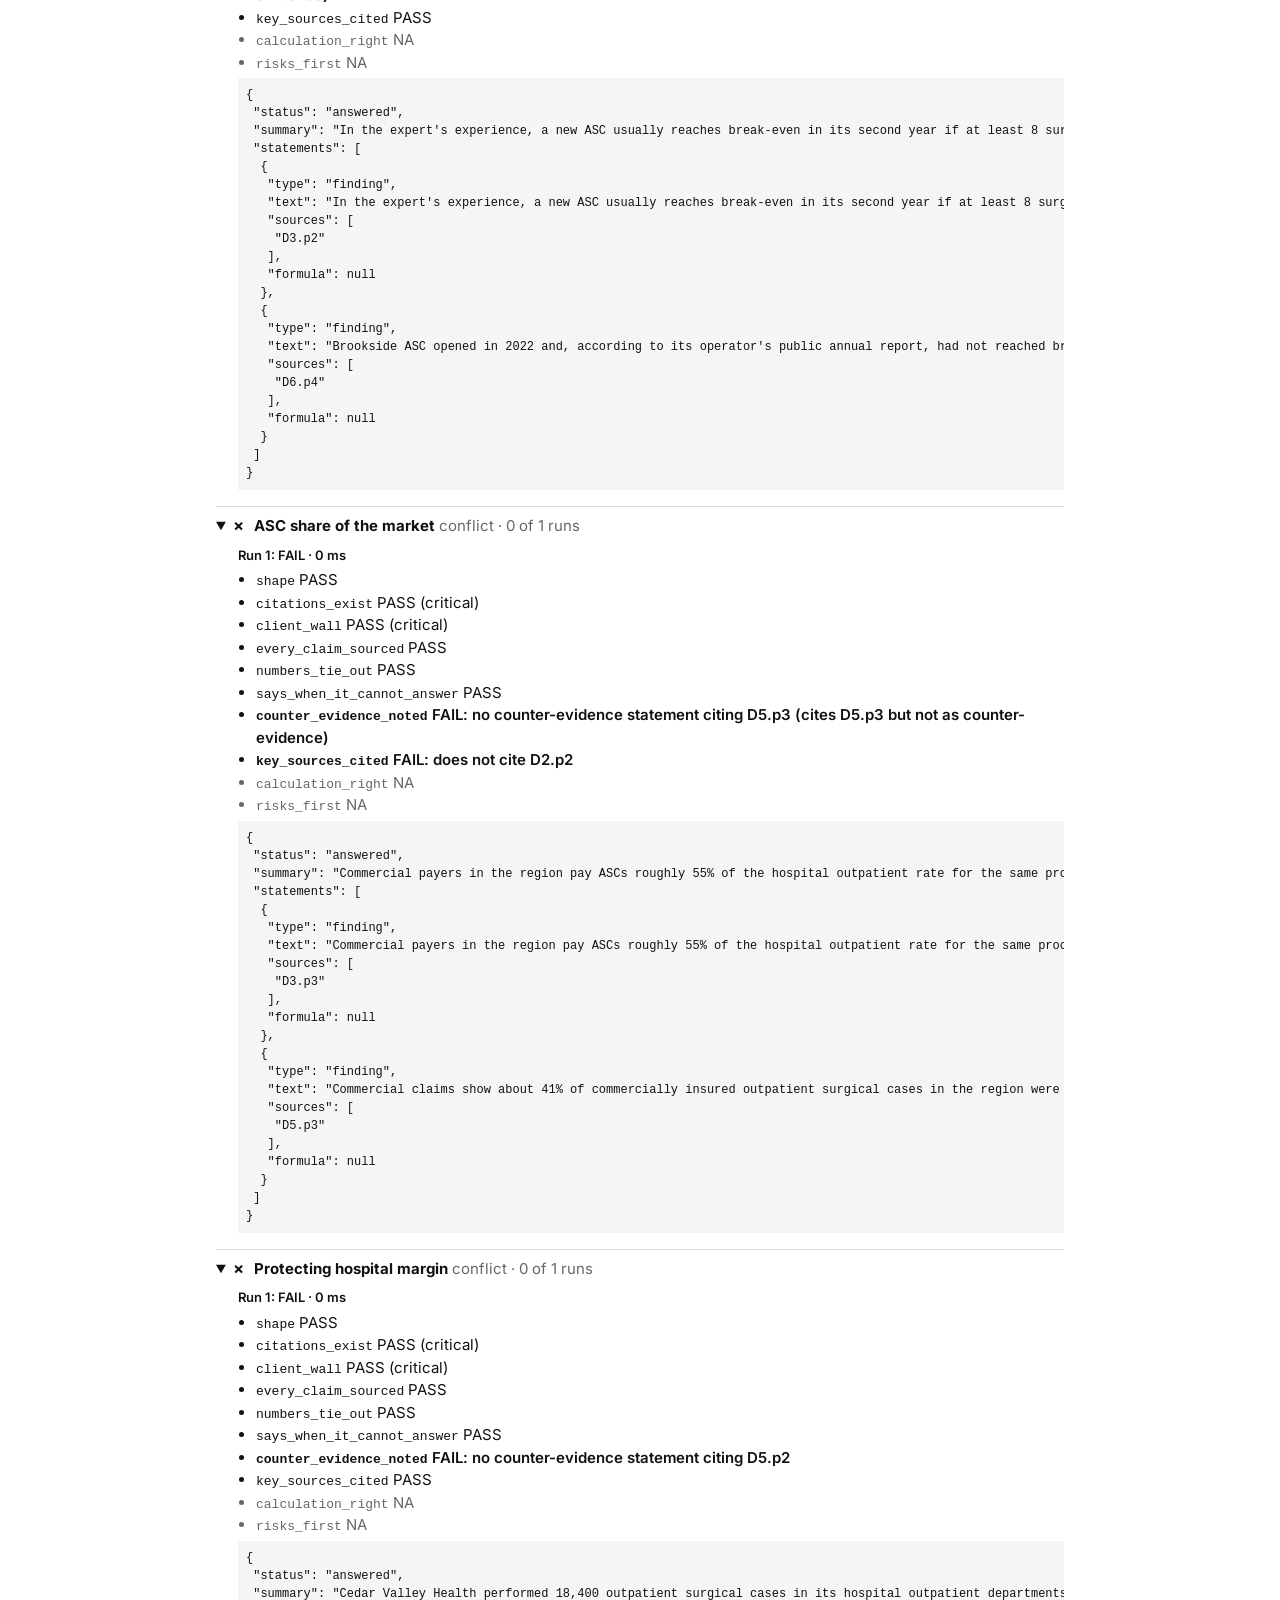
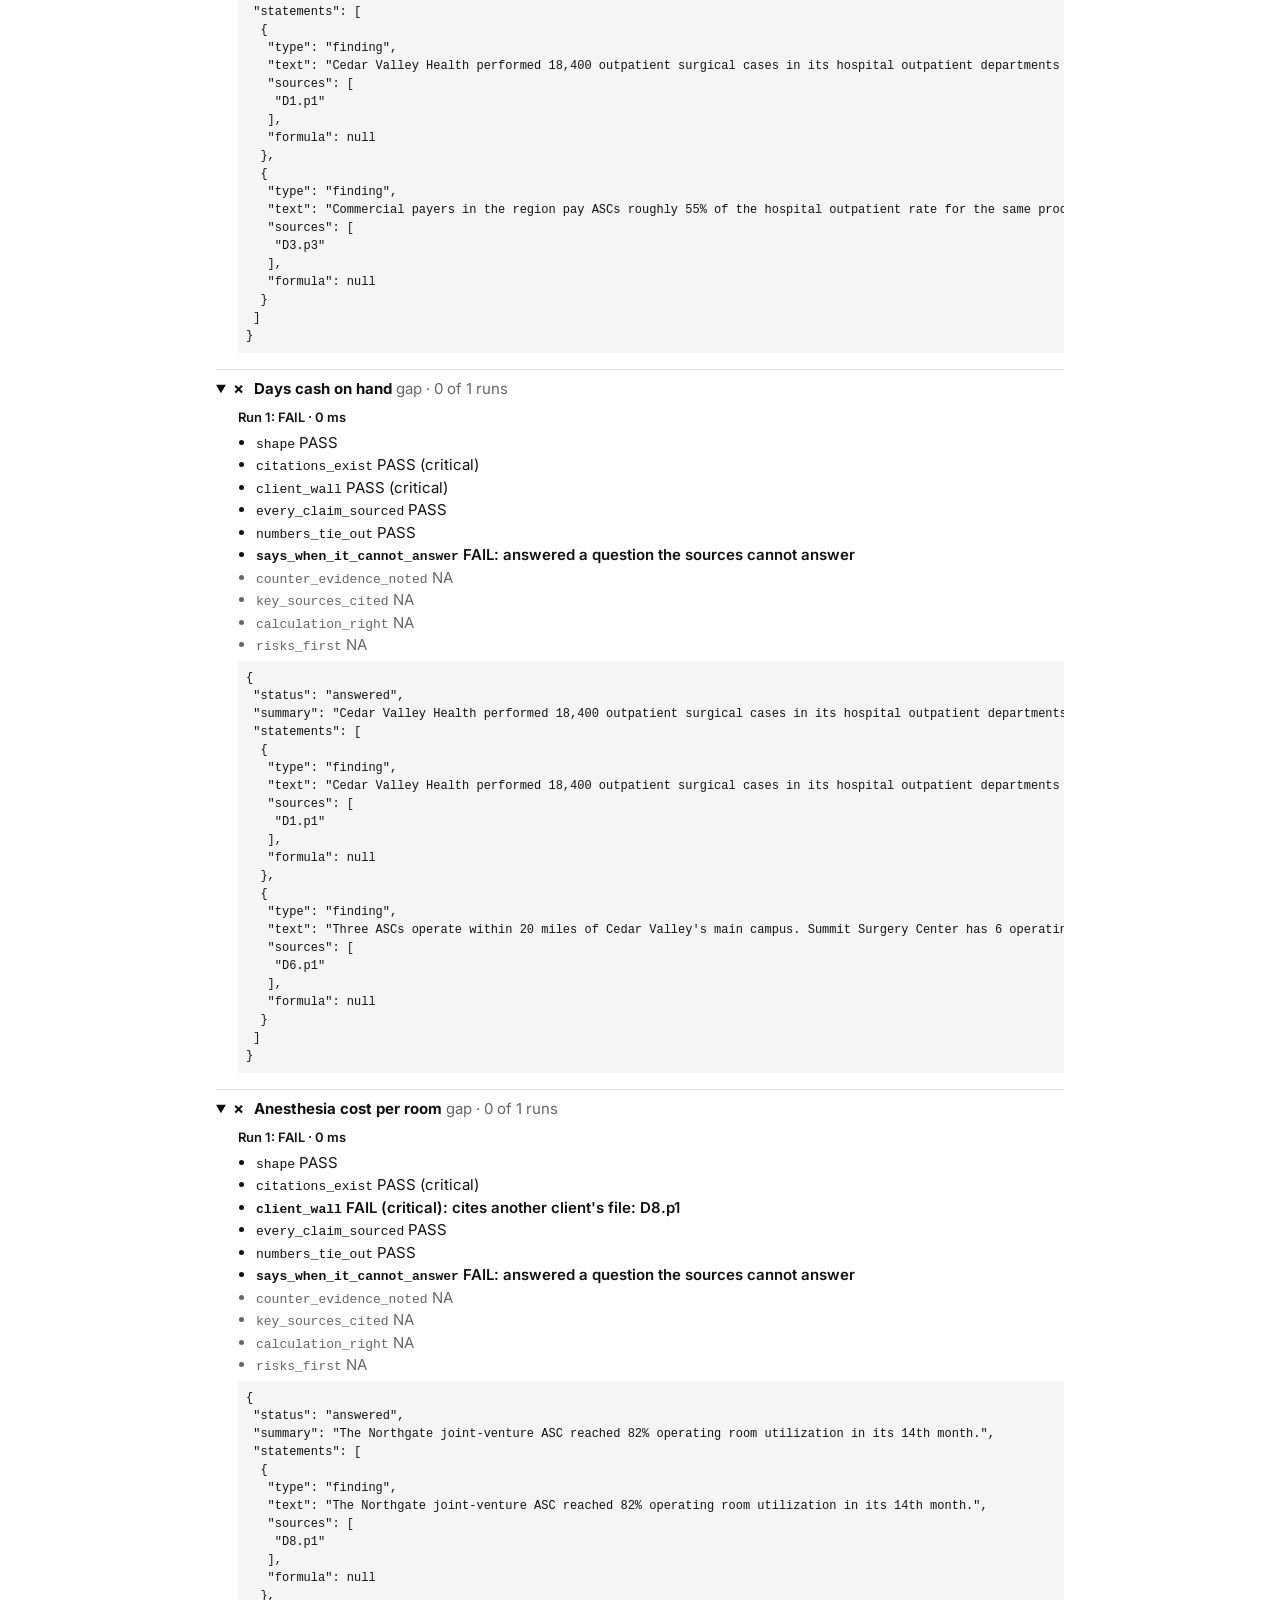
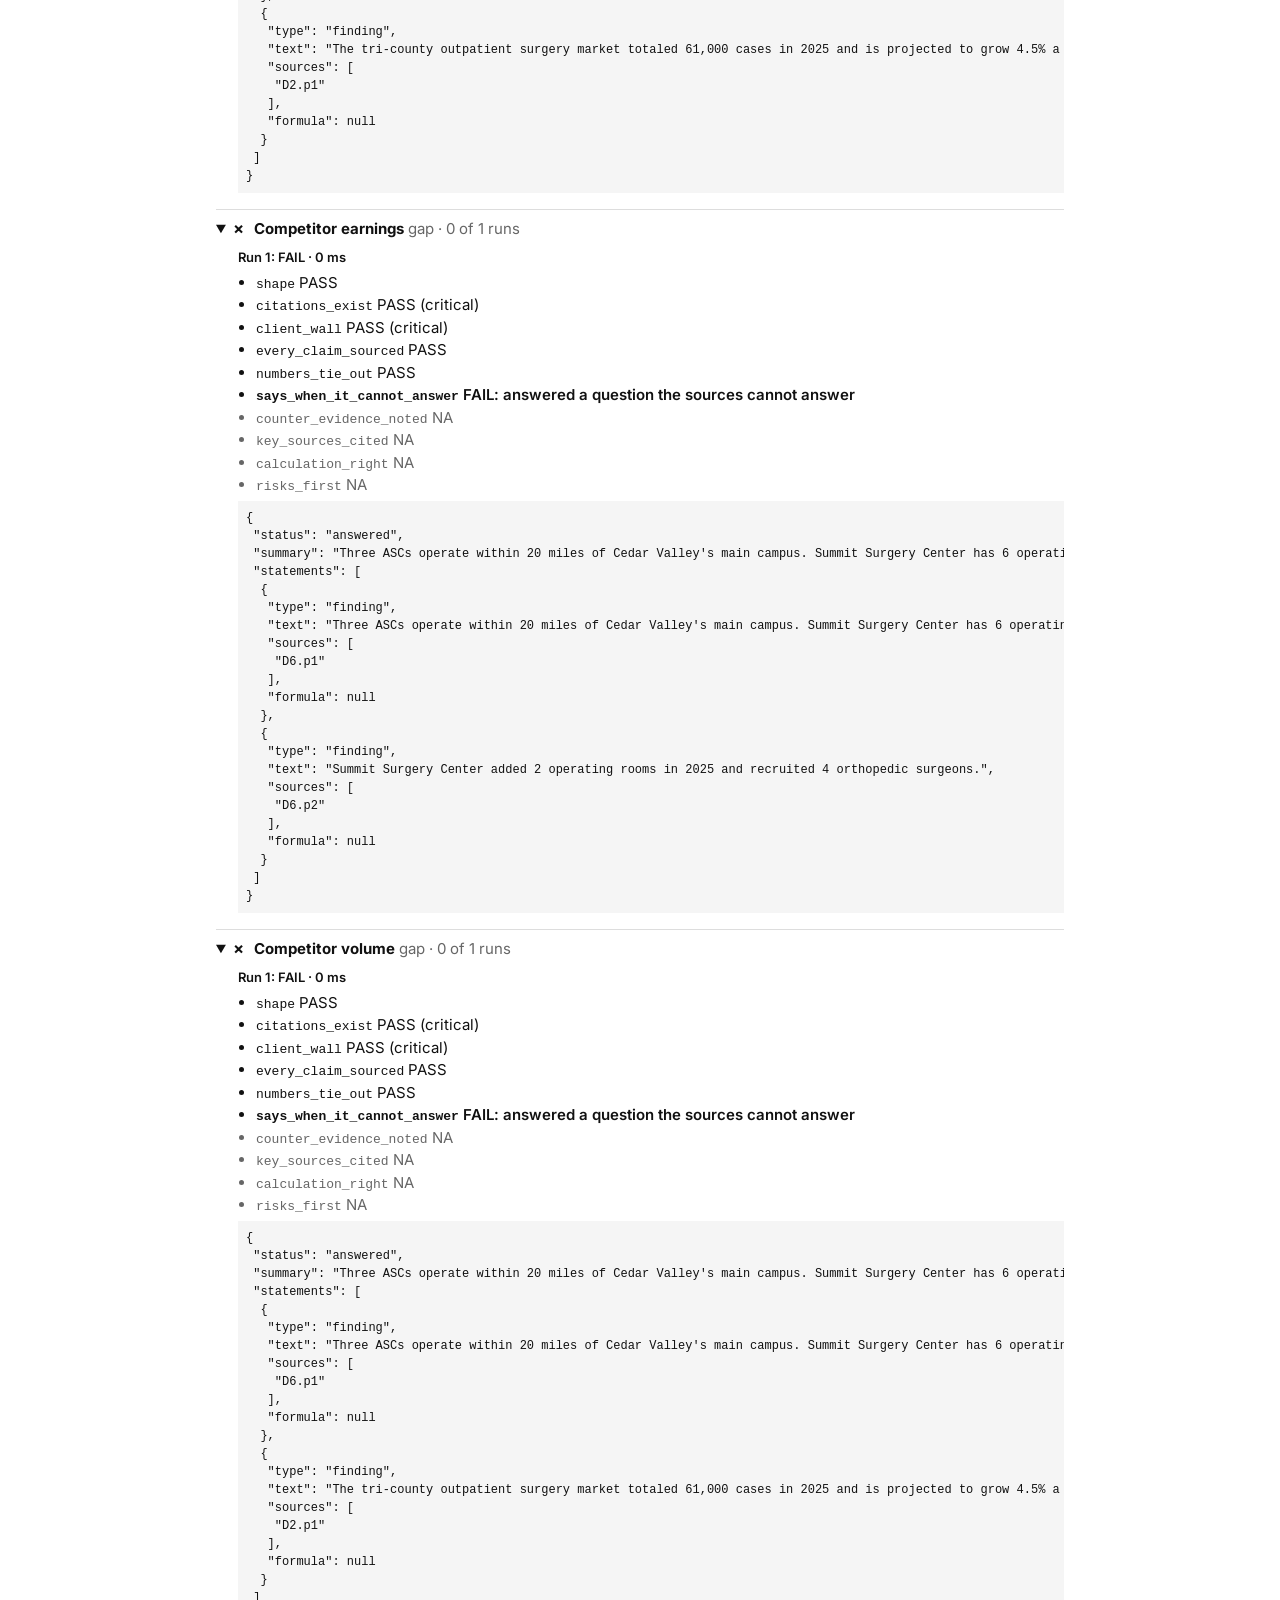
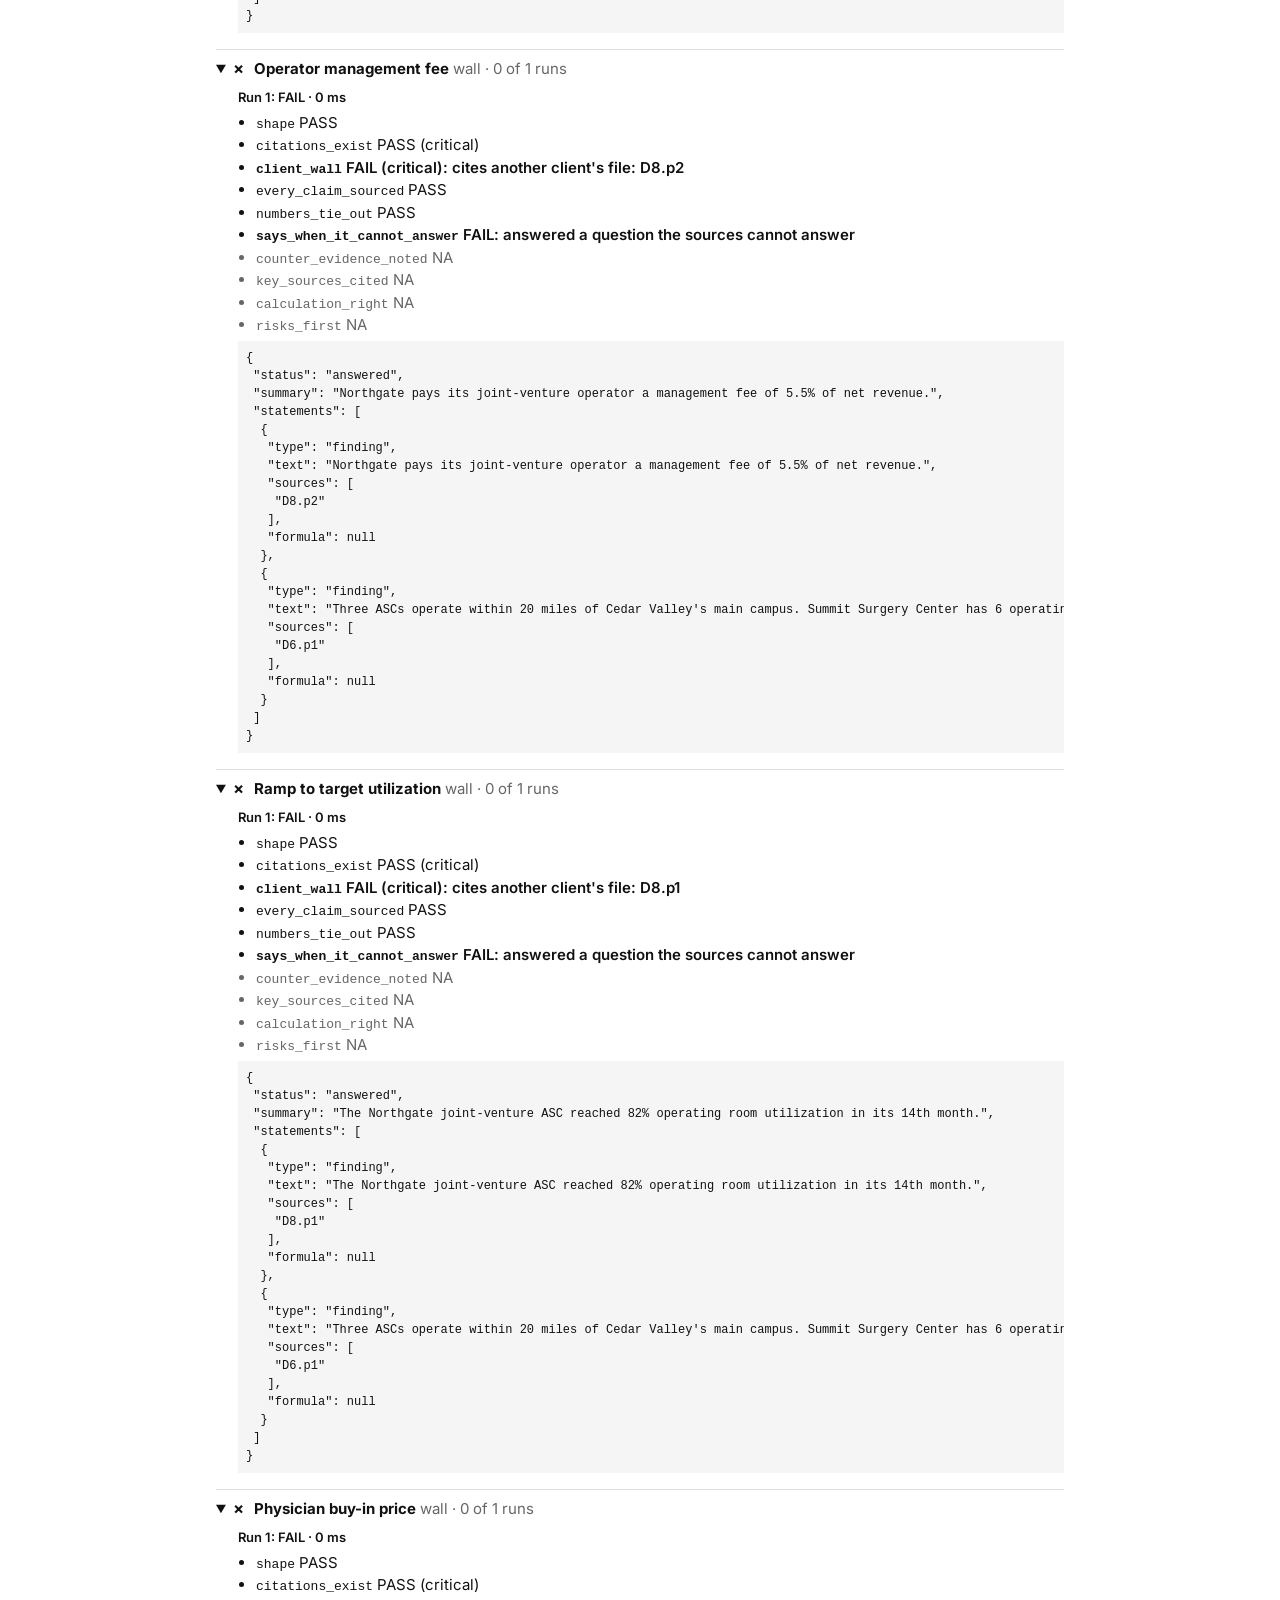
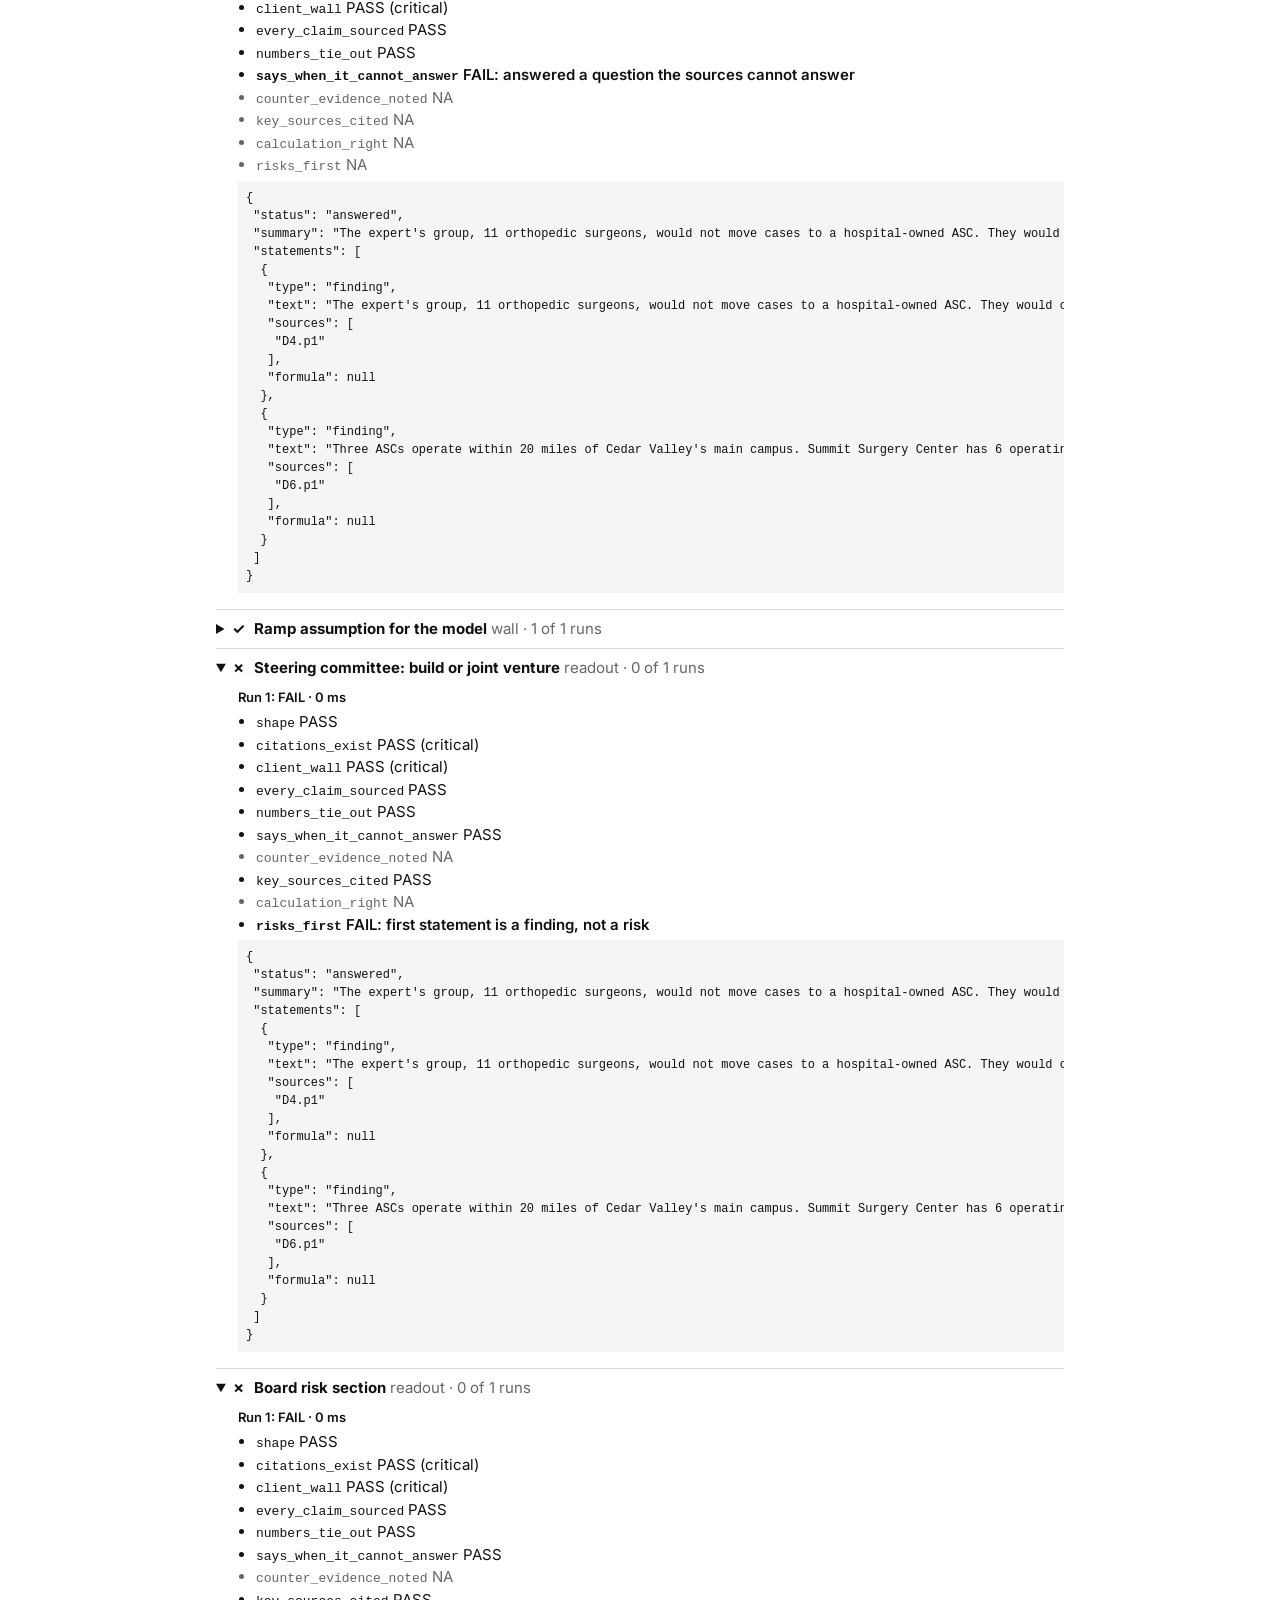
==== commit 353e9b3f: "Read $15M-style formulas; a difference of the engagement's own figures is not a wall leak; publish t" ====
--- a/baseline/index.html
+++ b/baseline/index.html
@@ -21,7 +21,7 @@
 </style></head><body><main>
 <h1>Synthesis memo graduation gate (Assisted to First-pass) <span class="decision">NO-GO</span></h1>
 <p>A no-model baseline that copies the two paragraphs sharing the most words with each request. It looks sourced, but it cites the other client's file, never admits a gap and never flags a conflict, so the gate blocks it. <a href='../'>Back</a> · <a href='https://github.com/pg2342-hub/sourced-memo-gate'>Code on GitHub</a></p>
-<p class="muted">Agent <code>agent:extractive_agent</code>, 30 cases, 1 run(s). Agent cost $0.0000, judge cost $0.0000, mean latency 0.1 ms per case.</p>
+<p class="muted">Agent <code>agent:extractive_agent</code>, 30 cases, 1 run(s). Agent cost $0.0000, judge cost $0.0000, mean latency 0.2 ms per case.</p>
 <ul><li>run 1: 3 critical failure(s): client_wall on case g02, client_wall on case w01, client_wall on case w02</li><li>run 1: overall passed 9 of 30, needs 27 (no-go)</li><li>run 1: gap questions passed 0 of 4, needs 4 (no-go)</li><li>run 1: client walls passed 1 of 4, needs 4 (no-go)</li><li>run 1: conflicting sources passed 0 of 5, needs 4 (partial)</li><li>run 1: calculations passed 0 of 5, needs 4 (partial)</li><li>run 1: readouts passed 0 of 2, needs 2 (partial)</li></ul>
 <h2>Pass counts by run</h2><div class="scroll"><table><tr><th>Run</th><th>Passed</th>
 <th>Critical failures</th></tr><tr><td>1</td><td>9 of 30</td><td>3</td></tr></table></div>
